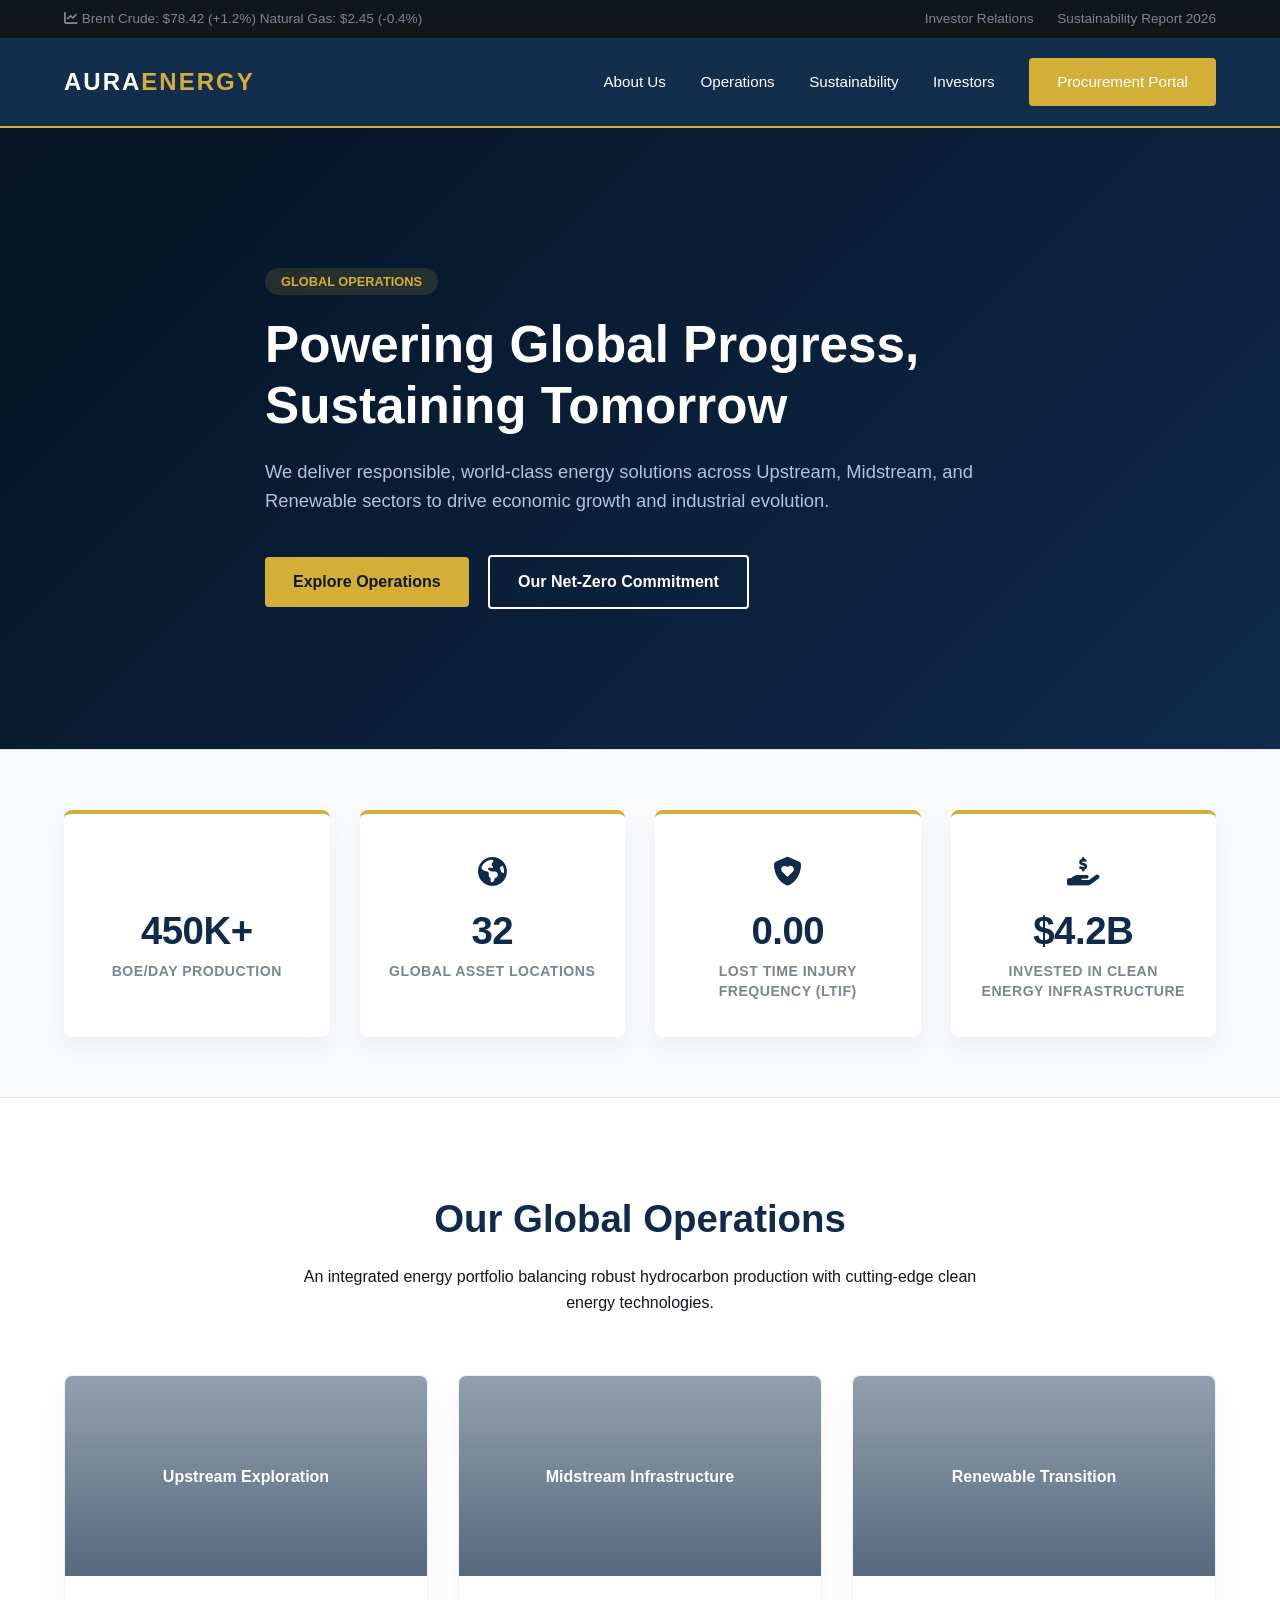
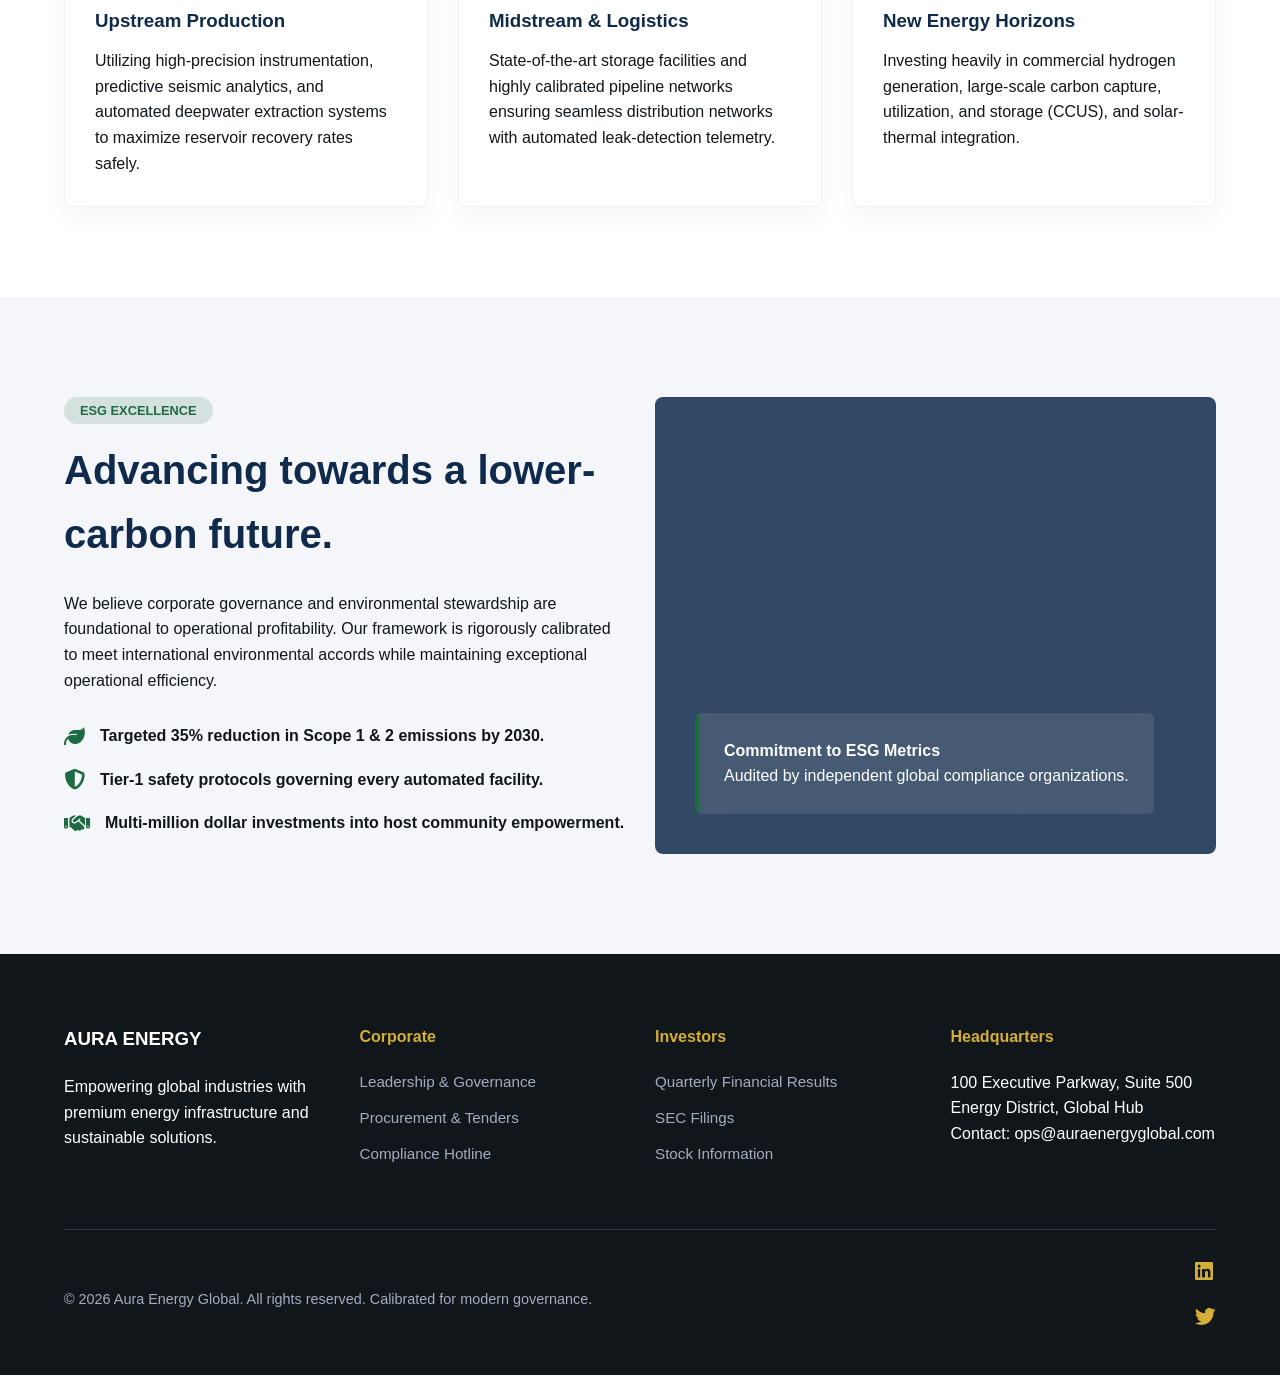
==== index.html @ 47b7f097 "Add files via upload" ====
<!DOCTYPE html>
<html lang="en">
<head>
    <meta charset="UTF-8">
    <meta name="viewport" content="width=device-width, initial-scale=1.0">
    <title>Aura Energy Global | Leading the Future of Energy</title>
    <link rel="stylesheet" href="styles.css">
    <link rel="stylesheet" href="https://cdnjs.cloudflare.com/ajax/libs/font-awesome/6.4.0/css/all.min.css">
</head>
<body>

    <!-- Market Ticker Utility Bar -->
    <div class="utility-bar">
        <div class="container row">
            <div class="market-ticker">
                <span><i class="fa-solid fa-chart-line"></i> Brent Crude: $78.42 (+1.2%)</span>
                <span>Natural Gas: $2.45 (-0.4%)</span>
            </div>
            <div class="utility-links">
                <a href="#investors">Investor Relations</a>
                <a href="#sustainability">Sustainability Report 2026</a>
            </div>
        </div>
    </div>

    <!-- Main Corporate Navigation Header -->
    <header class="main-header">
        <div class="container row">
            <div class="logo">
                <h2>AURA<span>ENERGY</span></h2>
            </div>
            <nav class="nav-menu">
                <a href="#about">About Us</a>
                <a href="#operations">Operations</a>
                <a href="#sustainability">Sustainability</a>
                <a href="#investors">Investors</a>
                <a href="procurement.html" class="btn btn-primary">Procurement Portal</a>
            </nav>
        </div>
    </header>

    <!-- Hero Showcase Section -->
    <section class="hero">
        <div class="hero-overlay"></div>
        <div class="container hero-content">
            <span class="badge">Global Operations</span>
            <h1>Powering Global Progress, Sustaining Tomorrow</h1>
            <p>We deliver responsible, world-class energy solutions across Upstream, Midstream, and Renewable sectors to drive economic growth and industrial evolution.</p>
            <div class="hero-buttons">
                <a href="#operations" class="btn btn-primary">Explore Operations</a>
                <a href="#sustainability" class="btn btn-secondary">Our Net-Zero Commitment</a>
            </div>
        </div>
    </section>

    <!-- Executive Performance Metrics Dashboard -->
    <section class="stats-section">
        <div class="container grid grid-4">
            
            <div class="stat-card">
                <div class="stat-icon"><i class="fa-solid fa-barrel-oil"></i></div>
                <div class="stat-number">450K+</div>
                <div class="stat-label">BOE/Day Production</div>
            </div>

            <div class="stat-card">
                <div class="stat-icon"><i class="fa-solid fa-earth-americas"></i></div>
                <div class="stat-number">32</div>
                <div class="stat-label">Global Asset Locations</div>
            </div>

            <div class="stat-card">
                <div class="stat-icon"><i class="fa-solid fa-shield-heart"></i></div>
                <div class="stat-number">0.00</div>
                <div class="stat-label">Lost Time Injury Frequency (LTIF)</div>
            </div>

            <div class="stat-card">
                <div class="stat-icon"><i class="fa-solid fa-hand-holding-dollar"></i></div>
                <div class="stat-number">$4.2B</div>
                <div class="stat-label">Invested in Clean Energy Infrastructure</div>
            </div>

        </div>
    </section>

    <!-- Operational Pillars Section -->
    <section id="operations" class="operations-section">
        <div class="container">
            <div class="section-title">
                <h2>Our Global Operations</h2>
                <p>An integrated energy portfolio balancing robust hydrocarbon production with cutting-edge clean energy technologies.</p>
            </div>
            <div class="grid grid-3">
                <div class="op-card">
                    <div class="op-img-placeholder upstream">Upstream Exploration</div>
                    <div class="op-info">
                        <h3>Upstream Production</h3>
                        <p>Utilizing high-precision instrumentation, predictive seismic analytics, and automated deepwater extraction systems to maximize reservoir recovery rates safely.</p>
                    </div>
                </div>
                <div class="op-card">
                    <div class="op-img-placeholder midstream">Midstream Infrastructure</div>
                    <div class="op-info">
                        <h3>Midstream & Logistics</h3>
                        <p>State-of-the-art storage facilities and highly calibrated pipeline networks ensuring seamless distribution networks with automated leak-detection telemetry.</p>
                    </div>
                </div>
                <div class="op-card">
                    <div class="op-img-placeholder renewables">Renewable Transition</div>
                    <div class="op-info">
                        <h3>New Energy Horizons</h3>
                        <p>Investing heavily in commercial hydrogen generation, large-scale carbon capture, utilization, and storage (CCUS), and solar-thermal integration.</p>
                    </div>
                </div>
            </div>
        </div>
    </section>

    <!-- ESG / Sustainability Focus -->
    <section id="sustainability" class="esg-section">
        <div class="container grid grid-2">
            <div class="esg-text">
                <span class="badge green">ESG Excellence</span>
                <h2>Advancing towards a lower-carbon future.</h2>
                <p>We believe corporate governance and environmental stewardship are foundational to operational profitability. Our framework is rigorously calibrated to meet international environmental accords while maintaining exceptional operational efficiency.</p>
                <ul class="esg-list">
                    <li><i class="fa-solid fa-leaf"></i> Targeted 35% reduction in Scope 1 & 2 emissions by 2030.</li>
                    <li><i class="fa-solid fa-shield-halved"></i> Tier-1 safety protocols governing every automated facility.</li>
                    <li><i class="fa-solid fa-handshake"></i> Multi-million dollar investments into host community empowerment.</li>
                </ul>
            </div>
            <div class="esg-visual">
                <!-- High end visual balancing clean tech and field operations -->
                <div class="esg-graphic-box">
                    <h4>Commitment to ESG Metrics</h4>
                    <p>Audited by independent global compliance organizations.</p>
                </div>
            </div>
        </div>
    </section>

    <!-- Corporate Footer -->
    <footer>
        <div class="container grid grid-4">
            <div>
                <h3>AURA ENERGY</h3>
                <p>Empowering global industries with premium energy infrastructure and sustainable solutions.</p>
            </div>
            <div>
                <h4>Corporate</h4>
                <a href="#">Leadership & Governance</a>
                <a href="procurement.html">Procurement & Tenders</a>
                <a href="#">Compliance Hotline</a>
            </div>
            <div>
                <h4>Investors</h4>
                <a href="#">Quarterly Financial Results</a>
                <a href="#">SEC Filings</a>
                <a href="#">Stock Information</a>
            </div>
            <div>
                <h4>Headquarters</h4>
                <p>100 Executive Parkway, Suite 500<br>Energy District, Global Hub</p>
                <p>Contact: ops@auraenergyglobal.com</p>
            </div>
        </div>
        <div class="footer-bottom container row">
            <p>&copy; 2026 Aura Energy Global. All rights reserved. Calibrated for modern governance.</p>
            <div class="socials">
                <a href="#"><i class="fa-brands fa-linkedin"></i></a>
                <a href="#"><i class="fa-brands fa-twitter"></i></a>
            </div>
        </div>
    </footer>

</body>
</html>
---- styles.css ----
/* Premium Corporate Design System Engine */
:root {
    --primary: #0F2A4A;      /* Deep Blue - Projects corporate stability */
    --accent: #D4AF37;       /* Refined Gold - Shows high-end excellence */
    --accent-green: #1E6B43; /* Forest Green - For clean energy assets */
    --dark: #11161B;         /* Slate Black */
    --light: #F4F6F9;        /* Light Background Gray */
    --white: #FFFFFF;
    --text-muted: #7A8694;
    --font-stack: -apple-system, BlinkMacSystemFont, "Segoe UI", Roboto, sans-serif;
}

* { margin: 0; padding: 0; box-sizing: border-box; }
body { font-family: var(--font-stack); background: var(--white); color: var(--dark); line-height: 1.6; }
.container { width: 90%; max-width: 1200px; margin: 0 auto; }
.row { display: flex; justify-content: space-between; align-items: center; }
.grid { display: grid; gap: 30px; }
.grid-2 { grid-template-columns: repeat(auto-fit, minmax(450px, 1fr)); }
.grid-3 { grid-template-columns: repeat(auto-fit, minmax(300px, 1fr)); }
.grid-4 { grid-template-columns: repeat(auto-fit, minmax(220px, 1fr)); }

/* Navigation and Header UI */
.utility-bar { background-color: var(--dark); color: var(--text-muted); font-size: 0.85rem; padding: 8px 0; }
.utility-links a { color: var(--text-muted); text-decoration: none; margin-left: 20px; }
.utility-links a:hover { color: var(--accent); }
.main-header { background-color: rgba(15, 42, 74, 0.98); position: sticky; top: 0; z-index: 1000; padding: 20px 0; border-bottom: 2px solid var(--accent); }
.logo h2 { color: var(--white); letter-spacing: 2px; }
.logo h2 span { color: var(--accent); }
.nav-menu a { color: var(--white); text-decoration: none; margin-left: 30px; font-weight: 500; font-size: 0.95rem; }
.nav-menu a:hover { color: var(--accent); }

/* Buttons & Component Accents */
.btn { padding: 12px 28px; border-radius: 4px; text-decoration: none; font-weight: 600; display: inline-block; border: none; }
.btn-primary { background-color: var(--accent); color: var(--dark); }
.btn-secondary { border: 2px solid var(--white); color: var(--white); }
.badge { background-color: rgba(212, 175, 55, 0.15); color: var(--accent); padding: 6px 16px; border-radius: 50px; font-size: 0.8rem; font-weight: 700; text-transform: uppercase; }
.badge.green { background-color: rgba(30, 107, 67, 0.15); color: var(--accent-green); }

/* Section Layout Modules */
.hero { background: linear-gradient(135deg, #051324 0%, #0f2a4a 100%); padding: 140px 0; color: var(--white); }
.hero-content { max-width: 750px; }
.hero-content h1 { font-size: 3.2rem; margin: 20px 0; font-weight: 800; line-height: 1.2; }
.hero-content p { font-size: 1.15rem; color: #b0c4de; margin-bottom: 40px; }
.hero-buttons .btn { margin-right: 15px; }

/* ==========================================================================
   EXECUTIVE DASHBOARD STATISTICS GRID
   ========================================================================== */
.stats-section {
    background-color: #f8fafc;
    padding: 60px 0;
    border-top: 1px solid #e2e8f0;
    border-bottom: 1px solid #e2e8f0;
}
.stat-card {
    background: var(--white);
    padding: 35px 25px;
    border-radius: 8px;
    text-align: center;
    box-shadow: 0 10px 25px rgba(15, 42, 74, 0.05);
    border-top: 4px solid var(--accent);
    transition: transform 0.3s ease, box-shadow 0.3s ease;
}
.stat-card:hover {
    transform: translateY(-5px);
    box-shadow: 0 15px 35px rgba(15, 42, 74, 0.1);
}
.stat-icon { font-size: 1.8rem; color: var(--primary); margin-bottom: 15px; }
.stat-number { font-size: 2.4rem; font-weight: 800; color: var(--primary); line-height: 1.1; margin-bottom: 10px; letter-spacing: -0.5px; }
.stat-label { font-size: 0.88rem; color: var(--text-muted); font-weight: 600; text-transform: uppercase; letter-spacing: 0.5px; line-height: 1.4; }

/* Operations Framework Styling */
.operations-section { padding: 90px 0; }
.section-title { text-align: center; max-width: 700px; margin: 0 auto 60px; }
.section-title h2 { font-size: 2.4rem; color: var(--primary); margin-bottom: 15px; }
.op-card { background: var(--white); border-radius: 8px; overflow: hidden; box-shadow: 0 10px 30px rgba(0,0,0,0.04); border: 1px solid #eef2f6; transition: transform 0.3s ease; }
.op-card:hover { transform: translateY(-8px); }
.op-img-placeholder { height: 200px; display: flex; align-items: center; justify-content: center; font-weight: bold; color: white; }

.upstream { 
    background: linear-gradient(rgba(15, 42, 74, 0.45), rgba(15, 42, 74, 0.7)), 
    url('https://images.unsplash.com/photo-1544654803-b69140b285a1?q=80&w=1200&auto=format&fit=crop') center/cover; 
}
.midstream { 
    background: linear-gradient(rgba(15, 42, 74, 0.45), rgba(15, 42, 74, 0.7)), 
    url('https://images.unsplash.com/photo-1513828583835-c339738e6020?q=80&w=1200&auto=format&fit=crop') center/cover; 
}
.renewables { 
    background: linear-gradient(rgba(15, 42, 74, 0.45), rgba(15, 42, 74, 0.7)), 
    url('https://images.unsplash.com/photo-1509391366360-2e959784a276?q=80&w=1200&auto=format&fit=crop') center/cover; 
}
.op-info { padding: 30px; }
.op-info h3 { color: var(--primary); margin-bottom: 12px; }

/* ESG Framework Section */
.esg-section { background-color: var(--light); padding: 100px 0; }
.esg-text h2 { font-size: 2.5rem; color: var(--primary); margin: 15px 0 25px; }
.esg-list { list-style: none; margin-top: 30px; }
.esg-list li { font-weight: 600; margin-bottom: 18px; display: flex; align-items: center; }
.esg-list i { color: var(--accent-green); margin-right: 15px; font-size: 1.3rem; }
.esg-visual {
    background: linear-gradient(rgba(15,42,74,0.85), rgba(15,42,74,0.85)), url('https://images.unsplash.com/photo-1466611653911-95081537e5b7?q=80&w=1200&auto=format&fit=crop') center/cover;
    border-radius: 8px; display: flex; align-items: flex-end; padding: 40px; color: white;
}
.esg-graphic-box { background: rgba(255,255,255,0.1); backdrop-filter: blur(10px); padding: 25px; border-radius: 6px; border-left: 4px solid var(--accent-green); }

/* Procurement Layout Add-ons */
.portal-hero { background: linear-gradient(135deg, #051324 0%, #15375e 100%); padding: 70px 0; color: var(--white); border-bottom: 3px solid var(--accent); }
.portal-hero h1 { font-size: 2.6rem; margin: 15px 0; }
.security-banner { background-color: #0b1a29; color: #a0aec0; padding: 12px 0; font-size: 0.85rem; font-weight: 600; }
.secure-status i { color: #38a169; margin-right: 6px; }
.compliance-tags { background-color: rgba(255, 255, 255, 0.05); padding: 4px 12px; border-radius: 4px; color: var(--white); }
.tenders-section { padding: 60px 0; }
.table-container { width: 100%; overflow-x: auto; box-shadow: 0 10px 30px rgba(0,0,0,0.05); border-radius: 8px; border: 1px solid #e2e8f0; }
.tender-table { width: 100%; border-collapse: collapse; text-align: left; background: var(--white); font-size: 0.95rem; }
.tender-table th { background-color: var(--primary); color: var(--white); padding: 16px 20px; }
.tender-table td { padding: 18px 20px; border-bottom: 1px solid #edf2f7; }
.tender-ref { font-family: monospace; font-weight: 700; color: var(--primary); }
.status-pill { padding: 4px 12px; border-radius: 50px; font-size: 0.8rem; font-weight: 700; text-transform: uppercase; }
.status-pill.open { background-color: rgba(56, 161, 105, 0.15); color: #2f855a; }

.registration-section { background-color: var(--light); padding: 80px 0; }
.registration-form-box { background: var(--white); padding: 40px; border-radius: 8px; box-shadow: 0 15px 40px rgba(0,0,0,0.06); border: 1px solid #e2e8f0; }
.form-header { margin-bottom: 25px; border-bottom: 1px solid #edf2f7; padding-bottom: 15px; }
.form-row { margin-bottom: 20px; }
.form-row.split { display: flex; gap: 20px; }
.form-row.split .form-group { flex: 1; }
.form-group label { display: block; font-weight: 600; font-size: 0.88rem; margin-bottom: 8px; }
.form-group input, .form-group select { width: 100%; padding: 12px; border: 1px solid #cbd5e0; border-radius: 4px; background: #f8fafc; font-size: 0.95rem; }
.btn-submit-secure { width: 100%; background-color: var(--primary); color: var(--white); padding: 15px; cursor: pointer; margin-top: 10px; }

/* Footer Design modules */
footer { background-color: var(--dark); color: var(--white); padding: 70px 0 30px; }
footer h3 { color: var(--white); margin-bottom: 20px; }
footer h4 { color: var(--accent); margin-bottom: 20px; }
footer a { color: #a0aec0; text-decoration: none; display: block; margin-bottom: 12px; font-size: 0.95rem; }
footer a:hover { color: var(--white); }
.footer-bottom { border-top: 1px solid #2d3748; margin-top: 50px; padding-top: 25px; color: #a0aec0; font-size: 0.9rem; }
.socials a { font-size: 1.3rem; margin-left: 20px; color: var(--accent); }
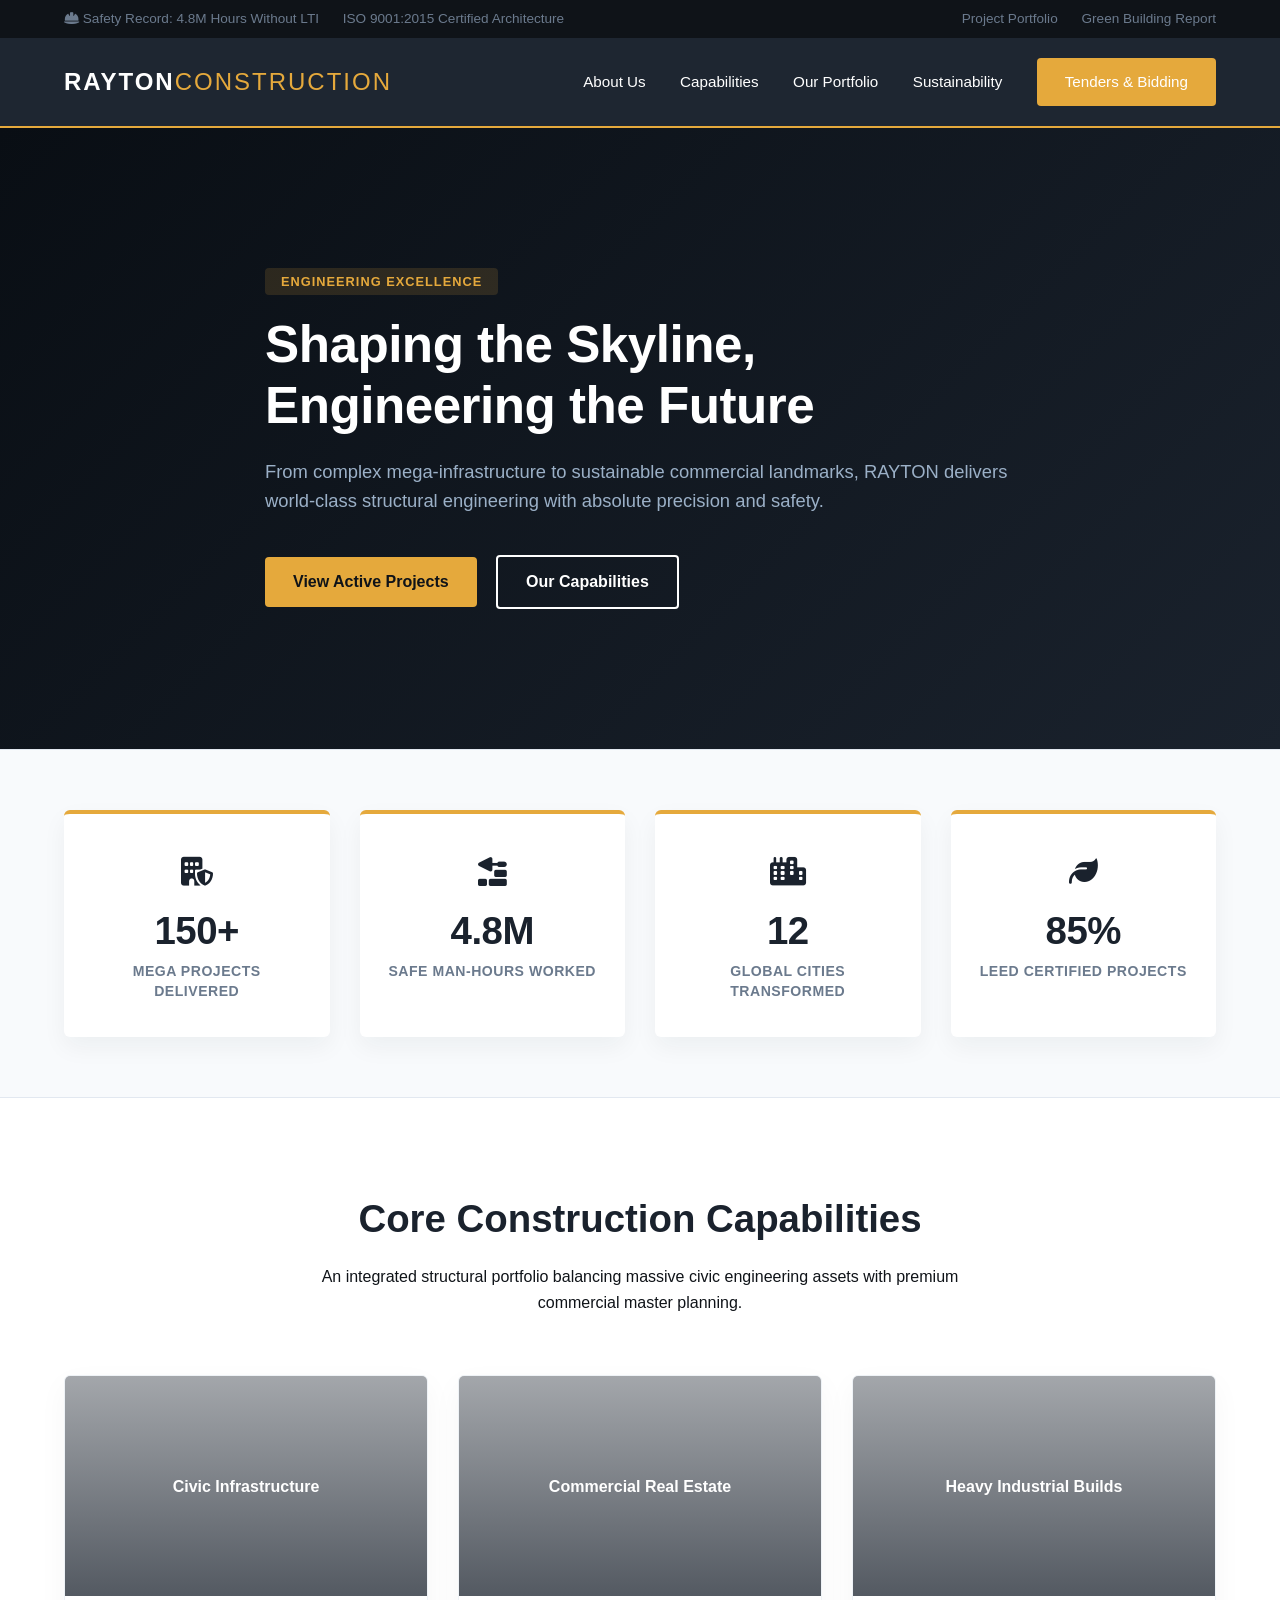
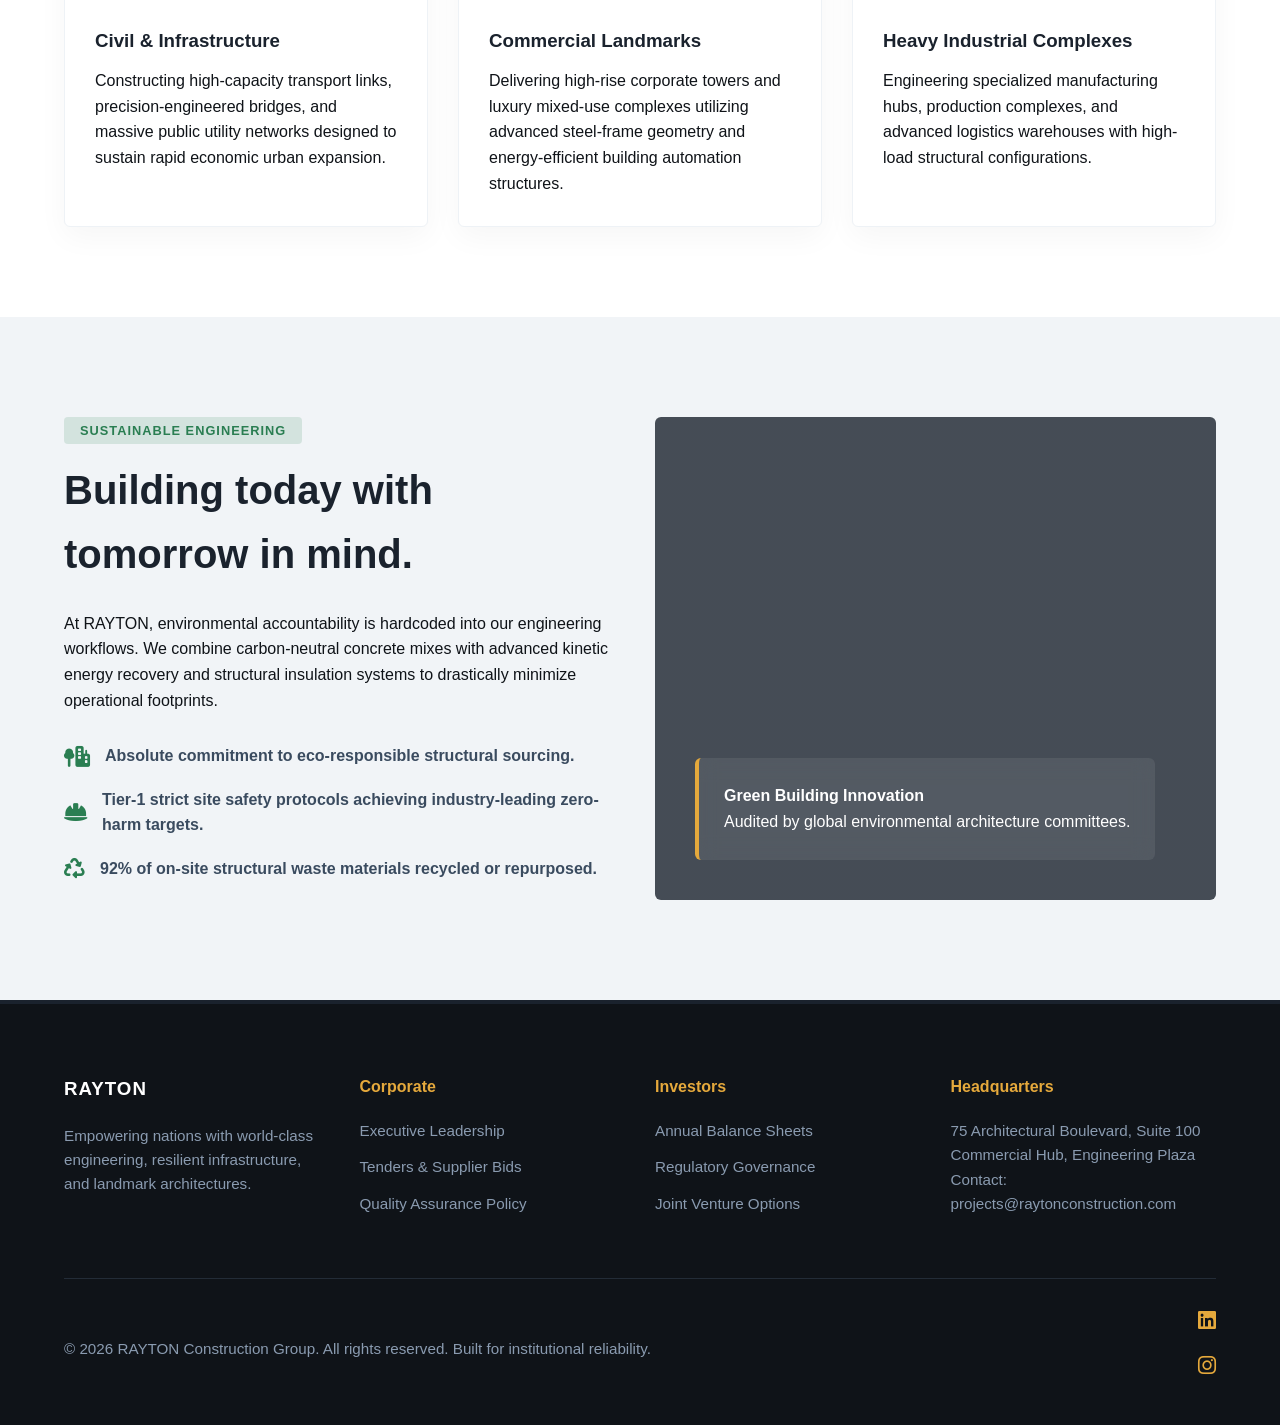
==== commit 6fa11c4c: "Add files via upload" ====
--- a/index.html
+++ b/index.html
@@ -3,173 +3,165 @@
 <head>
     <meta charset="UTF-8">
     <meta name="viewport" content="width=device-width, initial-scale=1.0">
-    <title>Aura Energy Global | Leading the Future of Energy</title>
+    <title>RAYTON Engineering & Construction | Building Global Infrastructure</title>
     <link rel="stylesheet" href="styles.css">
     <link rel="stylesheet" href="https://cdnjs.cloudflare.com/ajax/libs/font-awesome/6.4.0/css/all.min.css">
 </head>
 <body>
 
-    <!-- Market Ticker Utility Bar -->
     <div class="utility-bar">
         <div class="container row">
             <div class="market-ticker">
-                <span><i class="fa-solid fa-chart-line"></i> Brent Crude: $78.42 (+1.2%)</span>
-                <span>Natural Gas: $2.45 (-0.4%)</span>
+                <span><i class="fa-solid fa-helmet-safety"></i> Safety Record: 4.8M Hours Without LTI</span>
+                <span>ISO 9001:2015 Certified Architecture</span>
             </div>
             <div class="utility-links">
-                <a href="#investors">Investor Relations</a>
-                <a href="#sustainability">Sustainability Report 2026</a>
+                <a href="#portfolio">Project Portfolio</a>
+                <a href="#sustainability">Green Building Report</a>
             </div>
         </div>
     </div>
 
-    <!-- Main Corporate Navigation Header -->
     <header class="main-header">
         <div class="container row">
             <div class="logo">
-                <h2>AURA<span>ENERGY</span></h2>
+                <h2>RAYTON<span>CONSTRUCTION</span></h2>
             </div>
             <nav class="nav-menu">
                 <a href="#about">About Us</a>
-                <a href="#operations">Operations</a>
+                <a href="#capabilities">Capabilities</a>
+                <a href="#portfolio">Our Portfolio</a>
                 <a href="#sustainability">Sustainability</a>
-                <a href="#investors">Investors</a>
-                <a href="procurement.html" class="btn btn-primary">Procurement Portal</a>
+                <a href="procurement.html" class="btn btn-primary">Tenders & Bidding</a>
             </nav>
         </div>
     </header>
 
-    <!-- Hero Showcase Section -->
     <section class="hero">
         <div class="hero-overlay"></div>
         <div class="container hero-content">
-            <span class="badge">Global Operations</span>
-            <h1>Powering Global Progress, Sustaining Tomorrow</h1>
-            <p>We deliver responsible, world-class energy solutions across Upstream, Midstream, and Renewable sectors to drive economic growth and industrial evolution.</p>
+            <span class="badge">Engineering Excellence</span>
+            <h1>Shaping the Skyline, Engineering the Future</h1>
+            <p>From complex mega-infrastructure to sustainable commercial landmarks, RAYTON delivers world-class structural engineering with absolute precision and safety.</p>
             <div class="hero-buttons">
-                <a href="#operations" class="btn btn-primary">Explore Operations</a>
-                <a href="#sustainability" class="btn btn-secondary">Our Net-Zero Commitment</a>
+                <a href="#portfolio" class="btn btn-primary">View Active Projects</a>
+                <a href="#capabilities" class="btn btn-secondary">Our Capabilities</a>
             </div>
         </div>
     </section>
 
-    <!-- Executive Performance Metrics Dashboard -->
     <section class="stats-section">
         <div class="container grid grid-4">
             
             <div class="stat-card">
-                <div class="stat-icon"><i class="fa-solid fa-barrel-oil"></i></div>
-                <div class="stat-number">450K+</div>
-                <div class="stat-label">BOE/Day Production</div>
+                <div class="stat-icon"><i class="fa-solid fa-building-shield"></i></div>
+                <div class="stat-number">150+</div>
+                <div class="stat-label">Mega Projects Delivered</div>
             </div>
 
             <div class="stat-card">
-                <div class="stat-icon"><i class="fa-solid fa-earth-americas"></i></div>
-                <div class="stat-number">32</div>
-                <div class="stat-label">Global Asset Locations</div>
+                <div class="stat-icon"><i class="fa-solid fa-trowel-bricks"></i></div>
+                <div class="stat-number">4.8M</div>
+                <div class="stat-label">Safe Man-Hours Worked</div>
             </div>
 
             <div class="stat-card">
-                <div class="stat-icon"><i class="fa-solid fa-shield-heart"></i></div>
-                <div class="stat-number">0.00</div>
-                <div class="stat-label">Lost Time Injury Frequency (LTIF)</div>
+                <div class="stat-icon"><i class="fa-solid fa-city"></i></div>
+                <div class="stat-number">12</div>
+                <div class="stat-label">Global Cities Transformed</div>
             </div>
 
             <div class="stat-card">
-                <div class="stat-icon"><i class="fa-solid fa-hand-holding-dollar"></i></div>
-                <div class="stat-number">$4.2B</div>
-                <div class="stat-label">Invested in Clean Energy Infrastructure</div>
+                <div class="stat-icon"><i class="fa-solid fa-leaf"></i></div>
+                <div class="stat-number">85%</div>
+                <div class="stat-label">LEED Certified Projects</div>
             </div>
 
         </div>
     </section>
 
-    <!-- Operational Pillars Section -->
-    <section id="operations" class="operations-section">
+    <section id="capabilities" class="operations-section">
         <div class="container">
             <div class="section-title">
-                <h2>Our Global Operations</h2>
-                <p>An integrated energy portfolio balancing robust hydrocarbon production with cutting-edge clean energy technologies.</p>
+                <h2>Core Construction Capabilities</h2>
+                <p>An integrated structural portfolio balancing massive civic engineering assets with premium commercial master planning.</p>
             </div>
             <div class="grid grid-3">
                 <div class="op-card">
-                    <div class="op-img-placeholder upstream">Upstream Exploration</div>
+                    <div class="op-img-placeholder civic">Civic Infrastructure</div>
                     <div class="op-info">
-                        <h3>Upstream Production</h3>
-                        <p>Utilizing high-precision instrumentation, predictive seismic analytics, and automated deepwater extraction systems to maximize reservoir recovery rates safely.</p>
+                        <h3>Civil & Infrastructure</h3>
+                        <p>Constructing high-capacity transport links, precision-engineered bridges, and massive public utility networks designed to sustain rapid economic urban expansion.</p>
                     </div>
                 </div>
                 <div class="op-card">
-                    <div class="op-img-placeholder midstream">Midstream Infrastructure</div>
+                    <div class="op-img-placeholder commercial">Commercial Real Estate</div>
                     <div class="op-info">
-                        <h3>Midstream & Logistics</h3>
-                        <p>State-of-the-art storage facilities and highly calibrated pipeline networks ensuring seamless distribution networks with automated leak-detection telemetry.</p>
+                        <h3>Commercial Landmarks</h3>
+                        <p>Delivering high-rise corporate towers and luxury mixed-use complexes utilizing advanced steel-frame geometry and energy-efficient building automation structures.</p>
                     </div>
                 </div>
                 <div class="op-card">
-                    <div class="op-img-placeholder renewables">Renewable Transition</div>
+                    <div class="op-img-placeholder industrial">Heavy Industrial Builds</div>
                     <div class="op-info">
-                        <h3>New Energy Horizons</h3>
-                        <p>Investing heavily in commercial hydrogen generation, large-scale carbon capture, utilization, and storage (CCUS), and solar-thermal integration.</p>
+                        <h3>Heavy Industrial Complexes</h3>
+                        <p>Engineering specialized manufacturing hubs, production complexes, and advanced logistics warehouses with high-load structural configurations.</p>
                     </div>
                 </div>
             </div>
         </div>
     </section>
 
-    <!-- ESG / Sustainability Focus -->
     <section id="sustainability" class="esg-section">
         <div class="container grid grid-2">
             <div class="esg-text">
-                <span class="badge green">ESG Excellence</span>
-                <h2>Advancing towards a lower-carbon future.</h2>
-                <p>We believe corporate governance and environmental stewardship are foundational to operational profitability. Our framework is rigorously calibrated to meet international environmental accords while maintaining exceptional operational efficiency.</p>
+                <span class="badge green">Sustainable Engineering</span>
+                <h2>Building today with tomorrow in mind.</h2>
+                <p>At RAYTON, environmental accountability is hardcoded into our engineering workflows. We combine carbon-neutral concrete mixes with advanced kinetic energy recovery and structural insulation systems to drastically minimize operational footprints.</p>
                 <ul class="esg-list">
-                    <li><i class="fa-solid fa-leaf"></i> Targeted 35% reduction in Scope 1 & 2 emissions by 2030.</li>
-                    <li><i class="fa-solid fa-shield-halved"></i> Tier-1 safety protocols governing every automated facility.</li>
-                    <li><i class="fa-solid fa-handshake"></i> Multi-million dollar investments into host community empowerment.</li>
+                    <li><i class="fa-solid fa-tree-city"></i> Absolute commitment to eco-responsible structural sourcing.</li>
+                    <li><i class="fa-solid fa-hard-hat"></i> Tier-1 strict site safety protocols achieving industry-leading zero-harm targets.</li>
+                    <li><i class="fa-solid fa-recycle"></i> 92% of on-site structural waste materials recycled or repurposed.</li>
                 </ul>
             </div>
             <div class="esg-visual">
-                <!-- High end visual balancing clean tech and field operations -->
                 <div class="esg-graphic-box">
-                    <h4>Commitment to ESG Metrics</h4>
-                    <p>Audited by independent global compliance organizations.</p>
+                    <h4>Green Building Innovation</h4>
+                    <p>Audited by global environmental architecture committees.</p>
                 </div>
             </div>
         </div>
     </section>
 
-    <!-- Corporate Footer -->
     <footer>
         <div class="container grid grid-4">
             <div>
-                <h3>AURA ENERGY</h3>
-                <p>Empowering global industries with premium energy infrastructure and sustainable solutions.</p>
+                <h3>RAYTON</h3>
+                <p>Empowering nations with world-class engineering, resilient infrastructure, and landmark architectures.</p>
             </div>
             <div>
                 <h4>Corporate</h4>
-                <a href="#">Leadership & Governance</a>
-                <a href="procurement.html">Procurement & Tenders</a>
-                <a href="#">Compliance Hotline</a>
+                <a href="#">Executive Leadership</a>
+                <a href="procurement.html">Tenders & Supplier Bids</a>
+                <a href="#">Quality Assurance Policy</a>
             </div>
             <div>
                 <h4>Investors</h4>
-                <a href="#">Quarterly Financial Results</a>
-                <a href="#">SEC Filings</a>
-                <a href="#">Stock Information</a>
+                <a href="#">Annual Balance Sheets</a>
+                <a href="#">Regulatory Governance</a>
+                <a href="#">Joint Venture Options</a>
             </div>
             <div>
                 <h4>Headquarters</h4>
-                <p>100 Executive Parkway, Suite 500<br>Energy District, Global Hub</p>
-                <p>Contact: ops@auraenergyglobal.com</p>
+                <p>75 Architectural Boulevard, Suite 100<br>Commercial Hub, Engineering Plaza</p>
+                <p>Contact: projects@raytonconstruction.com</p>
             </div>
         </div>
         <div class="footer-bottom container row">
-            <p>&copy; 2026 Aura Energy Global. All rights reserved. Calibrated for modern governance.</p>
+            <p>&copy; 2026 RAYTON Construction Group. All rights reserved. Built for institutional reliability.</p>
             <div class="socials">
                 <a href="#"><i class="fa-brands fa-linkedin"></i></a>
-                <a href="#"><i class="fa-brands fa-twitter"></i></a>
+                <a href="#"><i class="fa-brands fa-instagram"></i></a>
             </div>
         </div>
     </footer>
--- a/styles.css
+++ b/styles.css
@@ -1,12 +1,12 @@
-/* Premium Corporate Design System Engine */
+/* Premium Industrial Corporate Design System Engine */
 :root {
-    --primary: #0F2A4A;      /* Deep Blue - Projects corporate stability */
-    --accent: #D4AF37;       /* Refined Gold - Shows high-end excellence */
-    --accent-green: #1E6B43; /* Forest Green - For clean energy assets */
-    --dark: #11161B;         /* Slate Black */
-    --light: #F4F6F9;        /* Light Background Gray */
+    --primary: #1A222D;      /* Deep Slate Charcoal - Base for elite structural companies */
+    --accent: #E5A93C;       /* Construction Amber Gold - Highly visible executive tone */
+    --accent-green: #2A7E52; /* Emerald Safety Green - For ESG metrics */
+    --dark: #0F1318;         /* Jet Black Slate */
+    --light: #F1F4F7;        /* Architectural Light Gray */
     --white: #FFFFFF;
-    --text-muted: #7A8694;
+    --text-muted: #6B7A8D;
     --font-stack: -apple-system, BlinkMacSystemFont, "Segoe UI", Roboto, sans-serif;
 }
 
@@ -21,119 +21,111 @@
 
 /* Navigation and Header UI */
 .utility-bar { background-color: var(--dark); color: var(--text-muted); font-size: 0.85rem; padding: 8px 0; }
+.utility-bar span { margin-right: 20px; }
 .utility-links a { color: var(--text-muted); text-decoration: none; margin-left: 20px; }
 .utility-links a:hover { color: var(--accent); }
-.main-header { background-color: rgba(15, 42, 74, 0.98); position: sticky; top: 0; z-index: 1000; padding: 20px 0; border-bottom: 2px solid var(--accent); }
-.logo h2 { color: var(--white); letter-spacing: 2px; }
-.logo h2 span { color: var(--accent); }
+.main-header { background-color: rgba(26, 34, 45, 0.98); position: sticky; top: 0; z-index: 1000; padding: 20px 0; border-bottom: 2px solid var(--accent); }
+.logo h2 { color: var(--white); letter-spacing: 2px; font-weight: 800; }
+.logo h2 span { color: var(--accent); font-weight: 300; }
 .nav-menu a { color: var(--white); text-decoration: none; margin-left: 30px; font-weight: 500; font-size: 0.95rem; }
 .nav-menu a:hover { color: var(--accent); }
 
 /* Buttons & Component Accents */
-.btn { padding: 12px 28px; border-radius: 4px; text-decoration: none; font-weight: 600; display: inline-block; border: none; }
+.btn { padding: 12px 28px; border-radius: 4px; text-decoration: none; font-weight: 600; display: inline-block; border: none; transition: all 0.3s ease; }
 .btn-primary { background-color: var(--accent); color: var(--dark); }
+.btn-primary:hover { background-color: var(--white); color: var(--primary); }
 .btn-secondary { border: 2px solid var(--white); color: var(--white); }
-.badge { background-color: rgba(212, 175, 55, 0.15); color: var(--accent); padding: 6px 16px; border-radius: 50px; font-size: 0.8rem; font-weight: 700; text-transform: uppercase; }
-.badge.green { background-color: rgba(30, 107, 67, 0.15); color: var(--accent-green); }
+.btn-secondary:hover { background-color: var(--white); color: var(--dark); }
+.badge { background-color: rgba(229, 169, 60, 0.15); color: var(--accent); padding: 6px 16px; border-radius: 4px; font-size: 0.8rem; font-weight: 700; text-transform: uppercase; letter-spacing: 1px; }
+.badge.green { background-color: rgba(42, 126, 82, 0.15); color: var(--accent-green); }
 
 /* Section Layout Modules */
-.hero { background: linear-gradient(135deg, #051324 0%, #0f2a4a 100%); padding: 140px 0; color: var(--white); }
+.hero { background: linear-gradient(135deg, #090E14 0%, #1A222D 100%); padding: 140px 0; color: var(--white); }
 .hero-content { max-width: 750px; }
-.hero-content h1 { font-size: 3.2rem; margin: 20px 0; font-weight: 800; line-height: 1.2; }
-.hero-content p { font-size: 1.15rem; color: #b0c4de; margin-bottom: 40px; }
+.hero-content h1 { font-size: 3.2rem; margin: 20px 0; font-weight: 800; line-height: 1.2; letter-spacing: -0.5px; }
+.hero-content p { font-size: 1.15rem; color: #9BB0C7; margin-bottom: 40px; }
 .hero-buttons .btn { margin-right: 15px; }
 
 /* ==========================================================================
    EXECUTIVE DASHBOARD STATISTICS GRID
    ========================================================================== */
-.stats-section {
-    background-color: #f8fafc;
-    padding: 60px 0;
-    border-top: 1px solid #e2e8f0;
-    border-bottom: 1px solid #e2e8f0;
-}
-.stat-card {
-    background: var(--white);
-    padding: 35px 25px;
-    border-radius: 8px;
-    text-align: center;
-    box-shadow: 0 10px 25px rgba(15, 42, 74, 0.05);
-    border-top: 4px solid var(--accent);
-    transition: transform 0.3s ease, box-shadow 0.3s ease;
-}
-.stat-card:hover {
-    transform: translateY(-5px);
-    box-shadow: 0 15px 35px rgba(15, 42, 74, 0.1);
-}
+.stats-section { background-color: #f8fafc; padding: 60px 0; border-top: 1px solid #e2e8f0; border-bottom: 1px solid #e2e8f0; }
+.stat-card { background: var(--white); padding: 35px 25px; border-radius: 6px; text-align: center; box-shadow: 0 10px 25px rgba(26, 34, 45, 0.05); border-top: 4px solid var(--accent); transition: transform 0.3s ease, box-shadow 0.3s ease; }
+.stat-card:hover { transform: translateY(-5px); box-shadow: 0 15px 35px rgba(26, 34, 45, 0.1); }
 .stat-icon { font-size: 1.8rem; color: var(--primary); margin-bottom: 15px; }
 .stat-number { font-size: 2.4rem; font-weight: 800; color: var(--primary); line-height: 1.1; margin-bottom: 10px; letter-spacing: -0.5px; }
 .stat-label { font-size: 0.88rem; color: var(--text-muted); font-weight: 600; text-transform: uppercase; letter-spacing: 0.5px; line-height: 1.4; }
 
-/* Operations Framework Styling */
+/* Operations Framework Styling & Photography */
 .operations-section { padding: 90px 0; }
 .section-title { text-align: center; max-width: 700px; margin: 0 auto 60px; }
-.section-title h2 { font-size: 2.4rem; color: var(--primary); margin-bottom: 15px; }
-.op-card { background: var(--white); border-radius: 8px; overflow: hidden; box-shadow: 0 10px 30px rgba(0,0,0,0.04); border: 1px solid #eef2f6; transition: transform 0.3s ease; }
+.section-title h2 { font-size: 2.4rem; color: var(--primary); margin-bottom: 15px; font-weight: 800; }
+.op-card { background: var(--white); border-radius: 6px; overflow: hidden; box-shadow: 0 10px 30px rgba(0,0,0,0.04); border: 1px solid #eef2f6; transition: transform 0.3s ease; }
 .op-card:hover { transform: translateY(-8px); }
-.op-img-placeholder { height: 200px; display: flex; align-items: center; justify-content: center; font-weight: bold; color: white; }
+.op-img-placeholder { height: 220px; display: flex; align-items: center; justify-content: center; font-weight: bold; color: white; }
 
-.upstream { 
-    background: linear-gradient(rgba(15, 42, 74, 0.45), rgba(15, 42, 74, 0.7)), 
-    url('https://images.unsplash.com/photo-1544654803-b69140b285a1?q=80&w=1200&auto=format&fit=crop') center/cover; 
+/* Ultra High-Fidelity Construction Image Embeds */
+.civic { 
+    background: linear-gradient(rgba(26, 34, 45, 0.4), rgba(26, 34, 45, 0.75)), 
+    url('https://images.unsplash.com/photo-1541888946425-d81bb19240f5?q=80&w=1200&auto=format&fit=crop') center/cover; 
 }
-.midstream { 
-    background: linear-gradient(rgba(15, 42, 74, 0.45), rgba(15, 42, 74, 0.7)), 
-    url('https://images.unsplash.com/photo-1513828583835-c339738e6020?q=80&w=1200&auto=format&fit=crop') center/cover; 
+.commercial { 
+    background: linear-gradient(rgba(26, 34, 45, 0.4), rgba(26, 34, 45, 0.75)), 
+    url('https://images.unsplash.com/photo-1486406146926-c627a92ad1ab?q=80&w=1200&auto=format&fit=crop') center/cover; 
 }
-.renewables { 
-    background: linear-gradient(rgba(15, 42, 74, 0.45), rgba(15, 42, 74, 0.7)), 
-    url('https://images.unsplash.com/photo-1509391366360-2e959784a276?q=80&w=1200&auto=format&fit=crop') center/cover; 
+.industrial { 
+    background: linear-gradient(rgba(26, 34, 45, 0.4), rgba(26, 34, 45, 0.75)), 
+    url('https://images.unsplash.com/photo-1581094288338-2314dddb7ece?q=80&w=1200&auto=format&fit=crop') center/cover; 
 }
 .op-info { padding: 30px; }
-.op-info h3 { color: var(--primary); margin-bottom: 12px; }
+.op-info h3 { color: var(--primary); margin-bottom: 12px; font-weight: 700; }
 
 /* ESG Framework Section */
 .esg-section { background-color: var(--light); padding: 100px 0; }
-.esg-text h2 { font-size: 2.5rem; color: var(--primary); margin: 15px 0 25px; }
+.esg-text h2 { font-size: 2.5rem; color: var(--primary); margin: 15px 0 25px; font-weight: 800; }
 .esg-list { list-style: none; margin-top: 30px; }
-.esg-list li { font-weight: 600; margin-bottom: 18px; display: flex; align-items: center; }
+.esg-list li { font-weight: 600; margin-bottom: 18px; display: flex; align-items: center; color: #3A4B5F; }
 .esg-list i { color: var(--accent-green); margin-right: 15px; font-size: 1.3rem; }
 .esg-visual {
-    background: linear-gradient(rgba(15,42,74,0.85), rgba(15,42,74,0.85)), url('https://images.unsplash.com/photo-1466611653911-95081537e5b7?q=80&w=1200&auto=format&fit=crop') center/cover;
-    border-radius: 8px; display: flex; align-items: flex-end; padding: 40px; color: white;
+    background: linear-gradient(rgba(26, 34, 45, 0.8), rgba(26, 34, 45, 0.8)), url('https://images.unsplash.com/photo-1504307651254-35680f356dfd?q=80&w=1200&auto=format&fit=crop') center/cover;
+    border-radius: 6px; display: flex; align-items: flex-end; padding: 40px; color: white;
 }
-.esg-graphic-box { background: rgba(255,255,255,0.1); backdrop-filter: blur(10px); padding: 25px; border-radius: 6px; border-left: 4px solid var(--accent-green); }
+.esg-graphic-box { background: rgba(255,255,255,0.08); backdrop-filter: blur(10px); padding: 25px; border-radius: 6px; border-left: 4px solid var(--accent); }
 
-/* Procurement Layout Add-ons */
-.portal-hero { background: linear-gradient(135deg, #051324 0%, #15375e 100%); padding: 70px 0; color: var(--white); border-bottom: 3px solid var(--accent); }
-.portal-hero h1 { font-size: 2.6rem; margin: 15px 0; }
-.security-banner { background-color: #0b1a29; color: #a0aec0; padding: 12px 0; font-size: 0.85rem; font-weight: 600; }
+/* Procurement Portal Layout Setup */
+.portal-hero { background: linear-gradient(135deg, #090E14 0%, #1F2937 100%); padding: 70px 0; color: var(--white); border-bottom: 3px solid var(--accent); }
+.portal-hero h1 { font-size: 2.6rem; margin: 15px 0; font-weight: 800; }
+.security-banner { background-color: #0B0F14; color: #8A9BB0; padding: 12px 0; font-size: 0.85rem; font-weight: 600; }
 .secure-status i { color: #38a169; margin-right: 6px; }
 .compliance-tags { background-color: rgba(255, 255, 255, 0.05); padding: 4px 12px; border-radius: 4px; color: var(--white); }
 .tenders-section { padding: 60px 0; }
-.table-container { width: 100%; overflow-x: auto; box-shadow: 0 10px 30px rgba(0,0,0,0.05); border-radius: 8px; border: 1px solid #e2e8f0; }
+.table-container { width: 100%; overflow-x: auto; box-shadow: 0 10px 30px rgba(0,0,0,0.05); border-radius: 6px; border: 1px solid #e2e8f0; }
 .tender-table { width: 100%; border-collapse: collapse; text-align: left; background: var(--white); font-size: 0.95rem; }
-.tender-table th { background-color: var(--primary); color: var(--white); padding: 16px 20px; }
+.tender-table th { background-color: var(--primary); color: var(--white); padding: 16px 20px; font-weight: 600; }
 .tender-table td { padding: 18px 20px; border-bottom: 1px solid #edf2f7; }
 .tender-ref { font-family: monospace; font-weight: 700; color: var(--primary); }
 .status-pill { padding: 4px 12px; border-radius: 50px; font-size: 0.8rem; font-weight: 700; text-transform: uppercase; }
-.status-pill.open { background-color: rgba(56, 161, 105, 0.15); color: #2f855a; }
+.status-pill.open { background-color: rgba(42, 126, 82, 0.15); color: #2A7E52; }
 
 .registration-section { background-color: var(--light); padding: 80px 0; }
-.registration-form-box { background: var(--white); padding: 40px; border-radius: 8px; box-shadow: 0 15px 40px rgba(0,0,0,0.06); border: 1px solid #e2e8f0; }
+.registration-form-box { background: var(--white); padding: 40px; border-radius: 6px; box-shadow: 0 15px 40px rgba(0,0,0,0.06); border: 1px solid #e2e8f0; }
 .form-header { margin-bottom: 25px; border-bottom: 1px solid #edf2f7; padding-bottom: 15px; }
+.form-header h3 { color: var(--primary); font-weight: 800; }
 .form-row { margin-bottom: 20px; }
 .form-row.split { display: flex; gap: 20px; }
 .form-row.split .form-group { flex: 1; }
-.form-group label { display: block; font-weight: 600; font-size: 0.88rem; margin-bottom: 8px; }
-.form-group input, .form-group select { width: 100%; padding: 12px; border: 1px solid #cbd5e0; border-radius: 4px; background: #f8fafc; font-size: 0.95rem; }
-.btn-submit-secure { width: 100%; background-color: var(--primary); color: var(--white); padding: 15px; cursor: pointer; margin-top: 10px; }
+.form-group label { display: block; font-weight: 600; font-size: 0.88rem; margin-bottom: 8px; color: var(--primary); }
+.form-group input, .form-group select { width: 100%; padding: 12px; border: 1px solid #cbd5e0; border-radius: 4px; background: #f8fafc; font-size: 0.95rem; outline: none; }
+.form-group input:focus, .form-group select:focus { border-color: var(--accent); background: var(--white); }
+.btn-submit-secure { width: 100%; background-color: var(--primary); color: var(--white); padding: 15px; cursor: pointer; margin-top: 10px; font-weight: 700; }
+.btn-submit-secure:hover { background-color: var(--accent); color: var(--dark); }
 
 /* Footer Design modules */
-footer { background-color: var(--dark); color: var(--white); padding: 70px 0 30px; }
-footer h3 { color: var(--white); margin-bottom: 20px; }
-footer h4 { color: var(--accent); margin-bottom: 20px; }
-footer a { color: #a0aec0; text-decoration: none; display: block; margin-bottom: 12px; font-size: 0.95rem; }
+footer { background-color: var(--dark); color: var(--white); padding: 70px 0 30px; border-top: 4px solid var(--primary); }
+footer h3 { color: var(--white); margin-bottom: 20px; font-weight: 800; letter-spacing: 1px; }
+footer h4 { color: var(--accent); margin-bottom: 20px; font-weight: 700; }
+footer a { color: #8A9BB0; text-decoration: none; display: block; margin-bottom: 12px; font-size: 0.95rem; }
 footer a:hover { color: var(--white); }
-.footer-bottom { border-top: 1px solid #2d3748; margin-top: 50px; padding-top: 25px; color: #a0aec0; font-size: 0.9rem; }
+footer p { color: #8A9BB0; font-size: 0.95rem; }
+.footer-bottom { border-top: 1px solid #232C37; margin-top: 50px; padding-top: 25px; color: #8A9BB0; font-size: 0.9rem; }
 .socials a { font-size: 1.3rem; margin-left: 20px; color: var(--accent); }
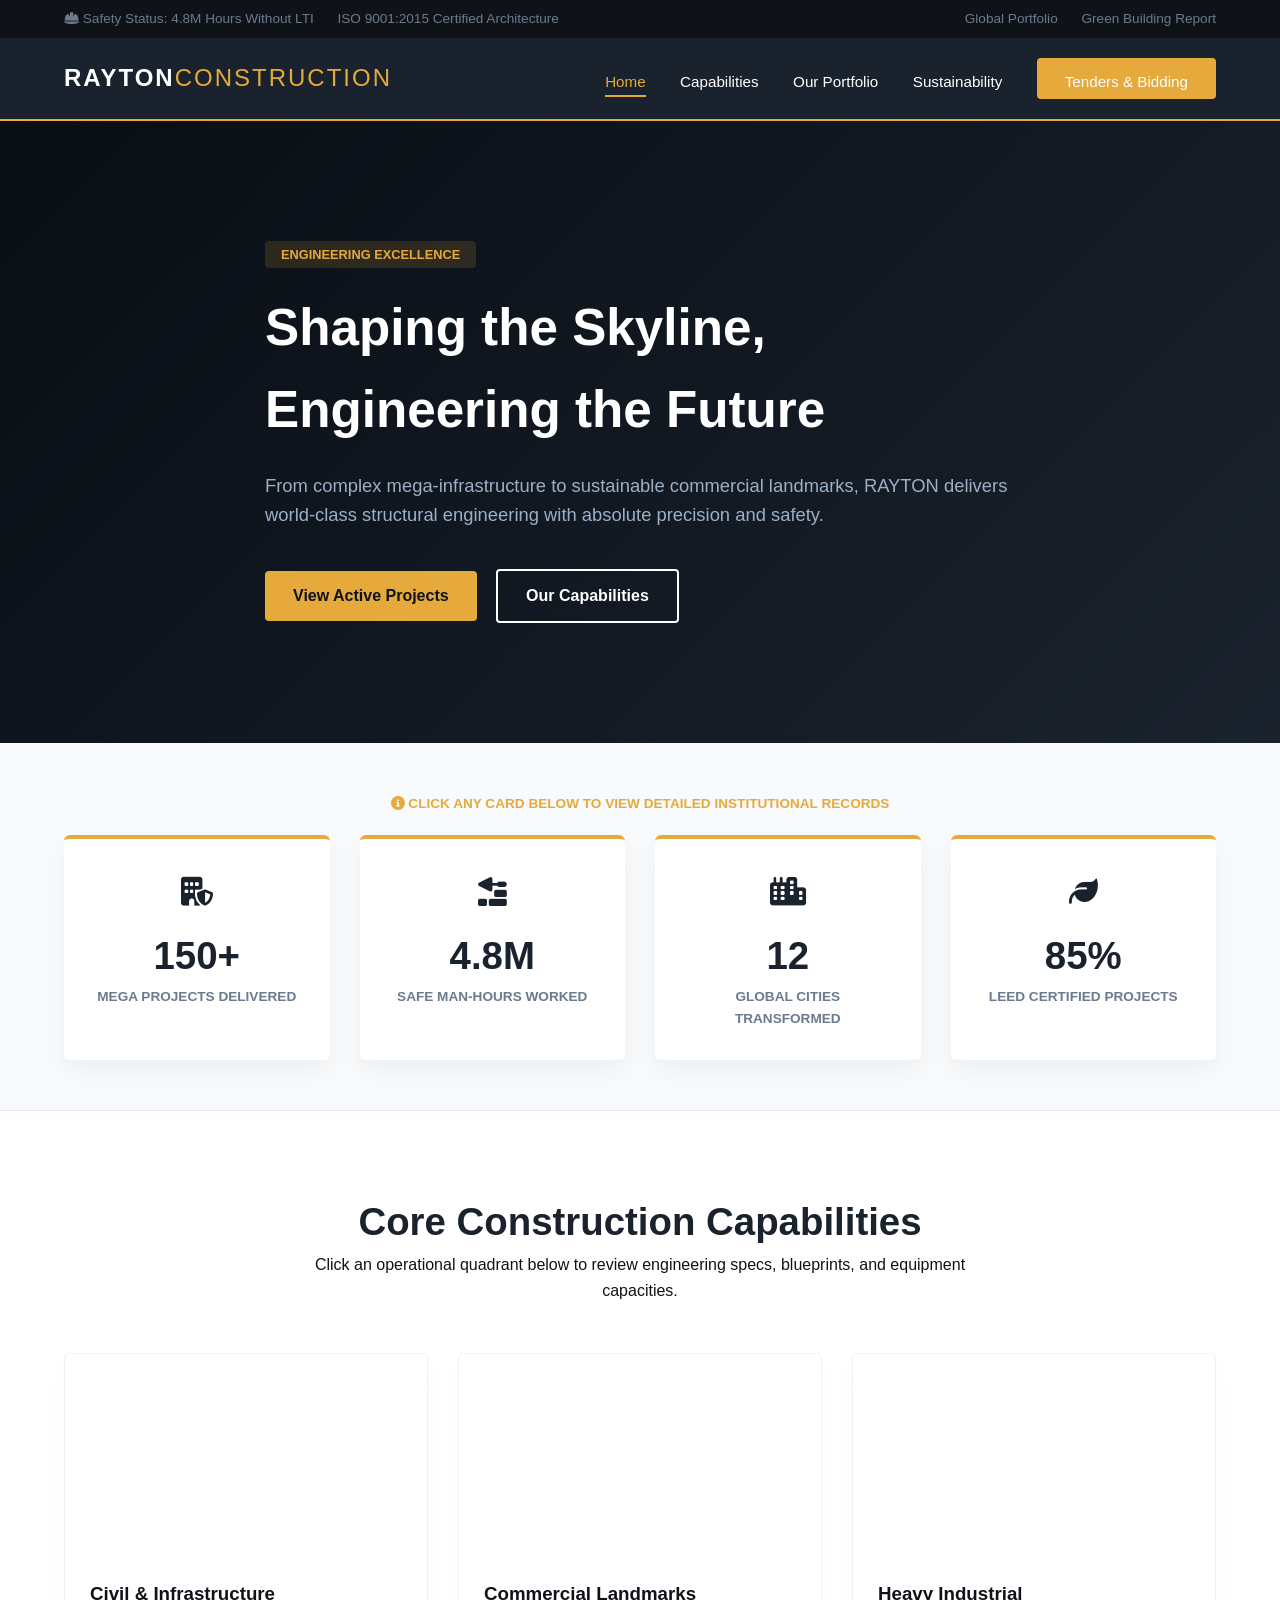
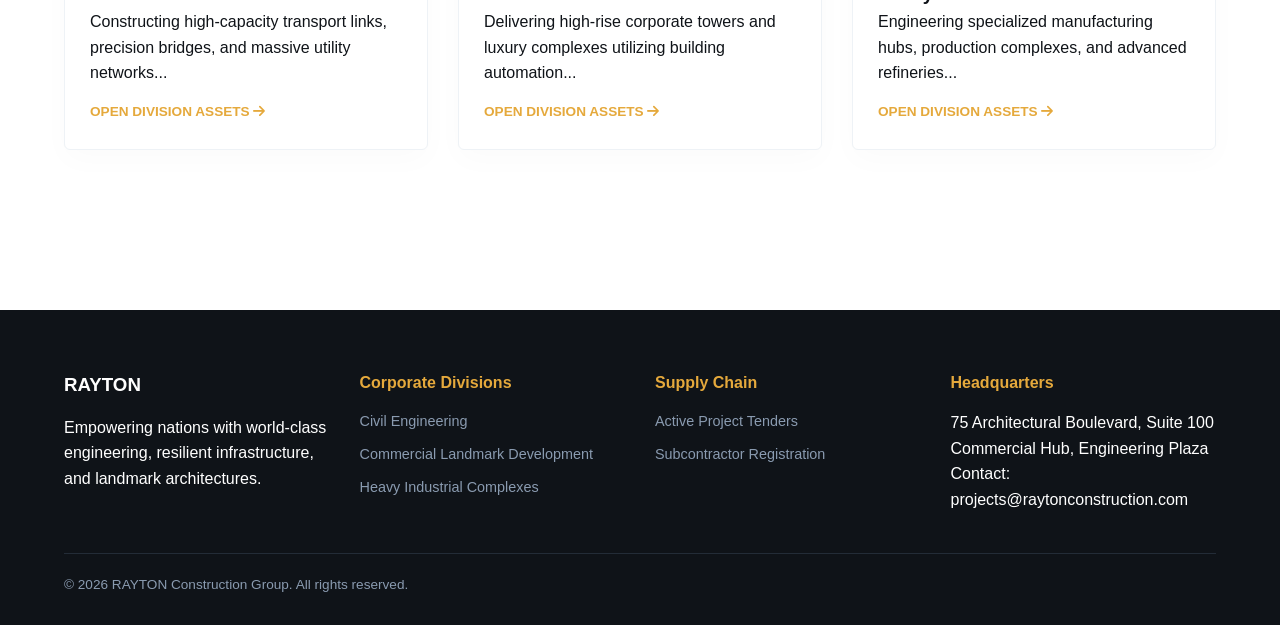
==== commit 13e632f0: "Add files via upload" ====
--- a/index.html
+++ b/index.html
@@ -12,12 +12,12 @@
     <div class="utility-bar">
         <div class="container row">
             <div class="market-ticker">
-                <span><i class="fa-solid fa-helmet-safety"></i> Safety Record: 4.8M Hours Without LTI</span>
+                <span><i class="fa-solid fa-helmet-safety"></i> Safety Status: 4.8M Hours Without LTI</span>
                 <span>ISO 9001:2015 Certified Architecture</span>
             </div>
             <div class="utility-links">
-                <a href="#portfolio">Project Portfolio</a>
-                <a href="#sustainability">Green Building Report</a>
+                <a href="portfolio.html">Global Portfolio</a>
+                <a href="sustainability.html">Green Building Report</a>
             </div>
         </div>
     </div>
@@ -28,10 +28,10 @@
                 <h2>RAYTON<span>CONSTRUCTION</span></h2>
             </div>
             <nav class="nav-menu">
-                <a href="#about">About Us</a>
-                <a href="#capabilities">Capabilities</a>
-                <a href="#portfolio">Our Portfolio</a>
-                <a href="#sustainability">Sustainability</a>
+                <a href="index.html" class="active">Home</a>
+                <a href="capabilities.html">Capabilities</a>
+                <a href="portfolio.html">Our Portfolio</a>
+                <a href="sustainability.html">Sustainability</a>
                 <a href="procurement.html" class="btn btn-primary">Tenders & Bidding</a>
             </nav>
         </div>
@@ -44,90 +44,70 @@
             <h1>Shaping the Skyline, Engineering the Future</h1>
             <p>From complex mega-infrastructure to sustainable commercial landmarks, RAYTON delivers world-class structural engineering with absolute precision and safety.</p>
             <div class="hero-buttons">
-                <a href="#portfolio" class="btn btn-primary">View Active Projects</a>
-                <a href="#capabilities" class="btn btn-secondary">Our Capabilities</a>
+                <a href="portfolio.html" class="btn btn-primary">View Active Projects</a>
+                <a href="capabilities.html" class="btn btn-secondary">Our Capabilities</a>
             </div>
         </div>
     </section>
 
     <section class="stats-section">
-        <div class="container grid grid-4">
-            
-            <div class="stat-card">
-                <div class="stat-icon"><i class="fa-solid fa-building-shield"></i></div>
-                <div class="stat-number">150+</div>
-                <div class="stat-label">Mega Projects Delivered</div>
-            </div>
-
-            <div class="stat-card">
-                <div class="stat-icon"><i class="fa-solid fa-trowel-bricks"></i></div>
-                <div class="stat-number">4.8M</div>
-                <div class="stat-label">Safe Man-Hours Worked</div>
-            </div>
-
-            <div class="stat-card">
-                <div class="stat-icon"><i class="fa-solid fa-city"></i></div>
-                <div class="stat-number">12</div>
-                <div class="stat-label">Global Cities Transformed</div>
-            </div>
-
-            <div class="stat-card">
-                <div class="stat-icon"><i class="fa-solid fa-leaf"></i></div>
-                <div class="stat-number">85%</div>
-                <div class="stat-label">LEED Certified Projects</div>
-            </div>
-
-        </div>
-    </section>
-
-    <section id="capabilities" class="operations-section">
         <div class="container">
-            <div class="section-title">
-                <h2>Core Construction Capabilities</h2>
-                <p>An integrated structural portfolio balancing massive civic engineering assets with premium commercial master planning.</p>
-            </div>
-            <div class="grid grid-3">
-                <div class="op-card">
-                    <div class="op-img-placeholder civic">Civic Infrastructure</div>
-                    <div class="op-info">
-                        <h3>Civil & Infrastructure</h3>
-                        <p>Constructing high-capacity transport links, precision-engineered bridges, and massive public utility networks designed to sustain rapid economic urban expansion.</p>
-                    </div>
-                </div>
-                <div class="op-card">
-                    <div class="op-img-placeholder commercial">Commercial Real Estate</div>
-                    <div class="op-info">
-                        <h3>Commercial Landmarks</h3>
-                        <p>Delivering high-rise corporate towers and luxury mixed-use complexes utilizing advanced steel-frame geometry and energy-efficient building automation structures.</p>
-                    </div>
-                </div>
-                <div class="op-card">
-                    <div class="op-img-placeholder industrial">Heavy Industrial Builds</div>
-                    <div class="op-info">
-                        <h3>Heavy Industrial Complexes</h3>
-                        <p>Engineering specialized manufacturing hubs, production complexes, and advanced logistics warehouses with high-load structural configurations.</p>
-                    </div>
-                </div>
+            <div class="click-tip"><i class="fa-solid fa-circle-info"></i> Click any card below to view detailed institutional records</div>
+            <div class="grid grid-4">
+                <a href="#projects-record" class="stat-card">
+                    <div class="stat-icon"><i class="fa-solid fa-building-shield"></i></div>
+                    <div class="stat-number">150+</div>
+                    <div class="stat-label">Mega Projects Delivered</div>
+                </a>
+                <a href="#safety-record" class="stat-card">
+                    <div class="stat-icon"><i class="fa-solid fa-trowel-bricks"></i></div>
+                    <div class="stat-number">4.8M</div>
+                    <div class="stat-label">Safe Man-Hours Worked</div>
+                </a>
+                <a href="#cities-record" class="stat-card">
+                    <div class="stat-icon"><i class="fa-solid fa-city"></i></div>
+                    <div class="stat-number">12</div>
+                    <div class="stat-label">Global Cities Transformed</div>
+                </a>
+                <a href="sustainability.html" class="stat-card">
+                    <div class="stat-icon"><i class="fa-solid fa-leaf"></i></div>
+                    <div class="stat-number">85%</div>
+                    <div class="stat-label">LEED Certified Projects</div>
+                </a>
             </div>
         </div>
     </section>
 
-    <section id="sustainability" class="esg-section">
-        <div class="container grid grid-2">
-            <div class="esg-text">
-                <span class="badge green">Sustainable Engineering</span>
-                <h2>Building today with tomorrow in mind.</h2>
-                <p>At RAYTON, environmental accountability is hardcoded into our engineering workflows. We combine carbon-neutral concrete mixes with advanced kinetic energy recovery and structural insulation systems to drastically minimize operational footprints.</p>
-                <ul class="esg-list">
-                    <li><i class="fa-solid fa-tree-city"></i> Absolute commitment to eco-responsible structural sourcing.</li>
-                    <li><i class="fa-solid fa-hard-hat"></i> Tier-1 strict site safety protocols achieving industry-leading zero-harm targets.</li>
-                    <li><i class="fa-solid fa-recycle"></i> 92% of on-site structural waste materials recycled or repurposed.</li>
-                </ul>
+    <section class="operations-section">
+        <div class="container">
+            <div class="section-title">
+                <h2>Core Construction Capabilities</h2>
+                <p>Click an operational quadrant below to review engineering specs, blueprints, and equipment capacities.</p>
             </div>
-            <div class="esg-visual">
-                <div class="esg-graphic-box">
-                    <h4>Green Building Innovation</h4>
-                    <p>Audited by global environmental architecture committees.</p>
+            <div class="grid grid-3">
+                <div class="op-card">
+                    <div class="op-img-placeholder civic"></div>
+                    <div class="op-info">
+                        <h3>Civil & Infrastructure</h3>
+                        <p>Constructing high-capacity transport links, precision bridges, and massive utility networks...</p>
+                        <a href="cap-civil.html" class="read-more">Open Division Assets <i class="fa-solid fa-arrow-right"></i></a>
+                    </div>
+                </div>
+                <div class="op-card">
+                    <div class="op-img-placeholder commercial"></div>
+                    <div class="op-info">
+                        <h3>Commercial Landmarks</h3>
+                        <p>Delivering high-rise corporate towers and luxury complexes utilizing building automation...</p>
+                        <a href="cap-commercial.html" class="read-more">Open Division Assets <i class="fa-solid fa-arrow-right"></i></a>
+                    </div>
+                </div>
+                <div class="op-card">
+                    <div class="op-img-placeholder industrial"></div>
+                    <div class="op-info">
+                        <h3>Heavy Industrial</h3>
+                        <p>Engineering specialized manufacturing hubs, production complexes, and advanced refineries...</p>
+                        <a href="cap-industrial.html" class="read-more">Open Division Assets <i class="fa-solid fa-arrow-right"></i></a>
+                    </div>
                 </div>
             </div>
         </div>
@@ -140,16 +120,15 @@
                 <p>Empowering nations with world-class engineering, resilient infrastructure, and landmark architectures.</p>
             </div>
             <div>
-                <h4>Corporate</h4>
-                <a href="#">Executive Leadership</a>
-                <a href="procurement.html">Tenders & Supplier Bids</a>
-                <a href="#">Quality Assurance Policy</a>
+                <h4>Corporate Divisions</h4>
+                <a href="cap-civil.html">Civil Engineering</a>
+                <a href="cap-commercial.html">Commercial Landmark Development</a>
+                <a href="cap-industrial.html">Heavy Industrial Complexes</a>
             </div>
             <div>
-                <h4>Investors</h4>
-                <a href="#">Annual Balance Sheets</a>
-                <a href="#">Regulatory Governance</a>
-                <a href="#">Joint Venture Options</a>
+                <h4>Supply Chain</h4>
+                <a href="procurement.html">Active Project Tenders</a>
+                <a href="procurement.html#register">Subcontractor Registration</a>
             </div>
             <div>
                 <h4>Headquarters</h4>
@@ -158,11 +137,7 @@
             </div>
         </div>
         <div class="footer-bottom container row">
-            <p>&copy; 2026 RAYTON Construction Group. All rights reserved. Built for institutional reliability.</p>
-            <div class="socials">
-                <a href="#"><i class="fa-brands fa-linkedin"></i></a>
-                <a href="#"><i class="fa-brands fa-instagram"></i></a>
-            </div>
+            <p>&copy; 2026 RAYTON Construction Group. All rights reserved.</p>
         </div>
     </footer>
 
--- a/styles.css
+++ b/styles.css
@@ -1,10 +1,9 @@
-/* Premium Industrial Corporate Design System Engine */
 :root {
-    --primary: #1A222D;      /* Deep Slate Charcoal - Base for elite structural companies */
-    --accent: #E5A93C;       /* Construction Amber Gold - Highly visible executive tone */
-    --accent-green: #2A7E52; /* Emerald Safety Green - For ESG metrics */
-    --dark: #0F1318;         /* Jet Black Slate */
-    --light: #F1F4F7;        /* Architectural Light Gray */
+    --primary: #1A222D;      
+    --accent: #E5A93C;       
+    --accent-green: #2A7E52; 
+    --dark: #0F1318;         
+    --light: #F1F4F7;        
     --white: #FFFFFF;
     --text-muted: #6B7A8D;
     --font-stack: -apple-system, BlinkMacSystemFont, "Segoe UI", Roboto, sans-serif;
@@ -19,113 +18,64 @@
 .grid-3 { grid-template-columns: repeat(auto-fit, minmax(300px, 1fr)); }
 .grid-4 { grid-template-columns: repeat(auto-fit, minmax(220px, 1fr)); }
 
-/* Navigation and Header UI */
 .utility-bar { background-color: var(--dark); color: var(--text-muted); font-size: 0.85rem; padding: 8px 0; }
 .utility-bar span { margin-right: 20px; }
 .utility-links a { color: var(--text-muted); text-decoration: none; margin-left: 20px; }
 .utility-links a:hover { color: var(--accent); }
-.main-header { background-color: rgba(26, 34, 45, 0.98); position: sticky; top: 0; z-index: 1000; padding: 20px 0; border-bottom: 2px solid var(--accent); }
+
+.main-header { background-color: var(--primary); position: sticky; top: 0; z-index: 1000; padding: 20px 0; border-bottom: 2px solid var(--accent); }
 .logo h2 { color: var(--white); letter-spacing: 2px; font-weight: 800; }
 .logo h2 span { color: var(--accent); font-weight: 300; }
-.nav-menu a { color: var(--white); text-decoration: none; margin-left: 30px; font-weight: 500; font-size: 0.95rem; }
-.nav-menu a:hover { color: var(--accent); }
+.nav-menu a { color: var(--white); text-decoration: none; margin-left: 30px; font-weight: 500; font-size: 0.95rem; padding-bottom: 5px; }
+.nav-menu a:hover, .nav-menu a.active { color: var(--accent); border-bottom: 2px solid var(--accent); }
 
-/* Buttons & Component Accents */
-.btn { padding: 12px 28px; border-radius: 4px; text-decoration: none; font-weight: 600; display: inline-block; border: none; transition: all 0.3s ease; }
+.btn { padding: 12px 28px; border-radius: 4px; text-decoration: none; font-weight: 600; display: inline-block; border: none; cursor: pointer; }
 .btn-primary { background-color: var(--accent); color: var(--dark); }
-.btn-primary:hover { background-color: var(--white); color: var(--primary); }
 .btn-secondary { border: 2px solid var(--white); color: var(--white); }
-.btn-secondary:hover { background-color: var(--white); color: var(--dark); }
-.badge { background-color: rgba(229, 169, 60, 0.15); color: var(--accent); padding: 6px 16px; border-radius: 4px; font-size: 0.8rem; font-weight: 700; text-transform: uppercase; letter-spacing: 1px; }
-.badge.green { background-color: rgba(42, 126, 82, 0.15); color: var(--accent-green); }
+.badge { background-color: rgba(229, 169, 60, 0.15); color: var(--accent); padding: 6px 16px; border-radius: 4px; font-size: 0.8rem; font-weight: 700; text-transform: uppercase; }
 
-/* Section Layout Modules */
-.hero { background: linear-gradient(135deg, #090E14 0%, #1A222D 100%); padding: 140px 0; color: var(--white); }
+.hero { background: linear-gradient(135deg, #090E14 0%, #1A222D 100%); padding: 120px 0; color: var(--white); }
 .hero-content { max-width: 750px; }
-.hero-content h1 { font-size: 3.2rem; margin: 20px 0; font-weight: 800; line-height: 1.2; letter-spacing: -0.5px; }
+.hero-content h1 { font-size: 3.2rem; margin: 20px 0; font-weight: 800; }
 .hero-content p { font-size: 1.15rem; color: #9BB0C7; margin-bottom: 40px; }
 .hero-buttons .btn { margin-right: 15px; }
 
-/* ==========================================================================
-   EXECUTIVE DASHBOARD STATISTICS GRID
-   ========================================================================== */
-.stats-section { background-color: #f8fafc; padding: 60px 0; border-top: 1px solid #e2e8f0; border-bottom: 1px solid #e2e8f0; }
-.stat-card { background: var(--white); padding: 35px 25px; border-radius: 6px; text-align: center; box-shadow: 0 10px 25px rgba(26, 34, 45, 0.05); border-top: 4px solid var(--accent); transition: transform 0.3s ease, box-shadow 0.3s ease; }
-.stat-card:hover { transform: translateY(-5px); box-shadow: 0 15px 35px rgba(26, 34, 45, 0.1); }
-.stat-icon { font-size: 1.8rem; color: var(--primary); margin-bottom: 15px; }
-.stat-number { font-size: 2.4rem; font-weight: 800; color: var(--primary); line-height: 1.1; margin-bottom: 10px; letter-spacing: -0.5px; }
-.stat-label { font-size: 0.88rem; color: var(--text-muted); font-weight: 600; text-transform: uppercase; letter-spacing: 0.5px; line-height: 1.4; }
+.subpage-header { background: #1A222D; padding: 60px 0; color: var(--white); border-bottom: 3px solid var(--accent); }
 
-/* Operations Framework Styling & Photography */
-.operations-section { padding: 90px 0; }
-.section-title { text-align: center; max-width: 700px; margin: 0 auto 60px; }
-.section-title h2 { font-size: 2.4rem; color: var(--primary); margin-bottom: 15px; font-weight: 800; }
-.op-card { background: var(--white); border-radius: 6px; overflow: hidden; box-shadow: 0 10px 30px rgba(0,0,0,0.04); border: 1px solid #eef2f6; transition: transform 0.3s ease; }
-.op-card:hover { transform: translateY(-8px); }
-.op-img-placeholder { height: 220px; display: flex; align-items: center; justify-content: center; font-weight: bold; color: white; }
+.stats-section { background-color: #f8fafc; padding: 50px 0; border-bottom: 1px solid #e2e8f0; }
+.click-tip { font-size: 0.85rem; font-weight: 700; text-transform: uppercase; color: var(--accent); text-align: center; margin-bottom: 20px; }
+.stat-card { background: var(--white); padding: 30px; border-radius: 6px; text-align: center; box-shadow: 0 10px 25px rgba(26, 34, 45, 0.05); border-top: 4px solid var(--accent); text-decoration: none; display: block; transition: transform 0.3s ease; }
+.stat-card:hover { transform: translateY(-5px); }
+.stat-icon { font-size: 1.8rem; color: var(--primary); margin-bottom: 10px; }
+.stat-number { font-size: 2.4rem; font-weight: 800; color: var(--primary); }
+.stat-label { font-size: 0.85rem; color: var(--text-muted); font-weight: 600; text-transform: uppercase; }
 
-/* Ultra High-Fidelity Construction Image Embeds */
-.civic { 
-    background: linear-gradient(rgba(26, 34, 45, 0.4), rgba(26, 34, 45, 0.75)), 
-    url('https://images.unsplash.com/photo-1541888946425-d81bb19240f5?q=80&w=1200&auto=format&fit=crop') center/cover; 
-}
-.commercial { 
-    background: linear-gradient(rgba(26, 34, 45, 0.4), rgba(26, 34, 45, 0.75)), 
-    url('https://images.unsplash.com/photo-1486406146926-c627a92ad1ab?q=80&w=1200&auto=format&fit=crop') center/cover; 
-}
-.industrial { 
-    background: linear-gradient(rgba(26, 34, 45, 0.4), rgba(26, 34, 45, 0.75)), 
-    url('https://images.unsplash.com/photo-1581094288338-2314dddb7ece?q=80&w=1200&auto=format&fit=crop') center/cover; 
-}
-.op-info { padding: 30px; }
-.op-info h3 { color: var(--primary); margin-bottom: 12px; font-weight: 700; }
+.operations-section { padding: 80px 0; }
+.section-title { text-align: center; max-width: 700px; margin: 0 auto 50px; }
+.section-title h2 { font-size: 2.4rem; color: var(--primary); font-weight: 800; }
+.op-card { background: var(--white); border-radius: 6px; overflow: hidden; border: 1px solid #eef2f6; box-shadow: 0 10px 30px rgba(0,0,0,0.02); }
+.op-img-placeholder { height: 200px; }
+.civic { background: url('https://images.unsplash.com/photo-1541888946425-d81bb19240f5?q=80&w=600') center/cover; }
+.commercial { background: url('https://images.unsplash.com/photo-1486406146926-c627a92ad1ab?q=80&w=600') center/cover; }
+.industrial { background: url('https://images.unsplash.com/photo-1581094288338-2314dddb7ece?q=80&w=600') center/cover; }
+.op-info { padding: 25px; }
+.read-more { font-size: 0.85rem; font-weight: 700; color: var(--accent); text-decoration: none; text-transform: uppercase; display: inline-block; margin-top: 15px; }
 
-/* ESG Framework Section */
-.esg-section { background-color: var(--light); padding: 100px 0; }
-.esg-text h2 { font-size: 2.5rem; color: var(--primary); margin: 15px 0 25px; font-weight: 800; }
-.esg-list { list-style: none; margin-top: 30px; }
-.esg-list li { font-weight: 600; margin-bottom: 18px; display: flex; align-items: center; color: #3A4B5F; }
-.esg-list i { color: var(--accent-green); margin-right: 15px; font-size: 1.3rem; }
-.esg-visual {
-    background: linear-gradient(rgba(26, 34, 45, 0.8), rgba(26, 34, 45, 0.8)), url('https://images.unsplash.com/photo-1504307651254-35680f356dfd?q=80&w=1200&auto=format&fit=crop') center/cover;
-    border-radius: 6px; display: flex; align-items: flex-end; padding: 40px; color: white;
-}
-.esg-graphic-box { background: rgba(255,255,255,0.08); backdrop-filter: blur(10px); padding: 25px; border-radius: 6px; border-left: 4px solid var(--accent); }
+.spec-container { padding: 80px 0; }
+.spec-box { background: #ffffff; padding: 40px; border-radius: 8px; box-shadow: 0 10px 40px rgba(0,0,0,0.05); border-left: 5px solid var(--accent); }
+.spec-box h2 { color: var(--primary); font-weight: 800; margin-bottom: 20px; }
+.spec-grid { display: grid; grid-template-columns: repeat(auto-fit, minmax(250px, 1fr)); gap: 20px; margin-top: 30px; }
+.spec-item { background: var(--light); padding: 20px; border-radius: 4px; }
+.spec-item h4 { color: var(--primary); margin-bottom: 5px; }
 
-/* Procurement Portal Layout Setup */
-.portal-hero { background: linear-gradient(135deg, #090E14 0%, #1F2937 100%); padding: 70px 0; color: var(--white); border-bottom: 3px solid var(--accent); }
-.portal-hero h1 { font-size: 2.6rem; margin: 15px 0; font-weight: 800; }
-.security-banner { background-color: #0B0F14; color: #8A9BB0; padding: 12px 0; font-size: 0.85rem; font-weight: 600; }
-.secure-status i { color: #38a169; margin-right: 6px; }
-.compliance-tags { background-color: rgba(255, 255, 255, 0.05); padding: 4px 12px; border-radius: 4px; color: var(--white); }
-.tenders-section { padding: 60px 0; }
-.table-container { width: 100%; overflow-x: auto; box-shadow: 0 10px 30px rgba(0,0,0,0.05); border-radius: 6px; border: 1px solid #e2e8f0; }
-.tender-table { width: 100%; border-collapse: collapse; text-align: left; background: var(--white); font-size: 0.95rem; }
-.tender-table th { background-color: var(--primary); color: var(--white); padding: 16px 20px; font-weight: 600; }
-.tender-table td { padding: 18px 20px; border-bottom: 1px solid #edf2f7; }
-.tender-ref { font-family: monospace; font-weight: 700; color: var(--primary); }
-.status-pill { padding: 4px 12px; border-radius: 50px; font-size: 0.8rem; font-weight: 700; text-transform: uppercase; }
-.status-pill.open { background-color: rgba(42, 126, 82, 0.15); color: #2A7E52; }
+.tender-table { width: 100%; border-collapse: collapse; margin-top: 20px; box-shadow: 0 5px 20px rgba(0,0,0,0.02); }
+.tender-table th { background: var(--primary); color: white; padding: 15px; text-align: left; }
+.tender-table td { padding: 15px; border-bottom: 1px solid #e2e8f0; }
+.status-pill { padding: 4px 12px; border-radius: 50px; font-size: 0.8rem; font-weight: 700; background: rgba(42,126,82,0.15); color: var(--accent-green); text-transform: uppercase; }
 
-.registration-section { background-color: var(--light); padding: 80px 0; }
-.registration-form-box { background: var(--white); padding: 40px; border-radius: 6px; box-shadow: 0 15px 40px rgba(0,0,0,0.06); border: 1px solid #e2e8f0; }
-.form-header { margin-bottom: 25px; border-bottom: 1px solid #edf2f7; padding-bottom: 15px; }
-.form-header h3 { color: var(--primary); font-weight: 800; }
-.form-row { margin-bottom: 20px; }
-.form-row.split { display: flex; gap: 20px; }
-.form-row.split .form-group { flex: 1; }
-.form-group label { display: block; font-weight: 600; font-size: 0.88rem; margin-bottom: 8px; color: var(--primary); }
-.form-group input, .form-group select { width: 100%; padding: 12px; border: 1px solid #cbd5e0; border-radius: 4px; background: #f8fafc; font-size: 0.95rem; outline: none; }
-.form-group input:focus, .form-group select:focus { border-color: var(--accent); background: var(--white); }
-.btn-submit-secure { width: 100%; background-color: var(--primary); color: var(--white); padding: 15px; cursor: pointer; margin-top: 10px; font-weight: 700; }
-.btn-submit-secure:hover { background-color: var(--accent); color: var(--dark); }
-
-/* Footer Design modules */
-footer { background-color: var(--dark); color: var(--white); padding: 70px 0 30px; border-top: 4px solid var(--primary); }
-footer h3 { color: var(--white); margin-bottom: 20px; font-weight: 800; letter-spacing: 1px; }
-footer h4 { color: var(--accent); margin-bottom: 20px; font-weight: 700; }
-footer a { color: #8A9BB0; text-decoration: none; display: block; margin-bottom: 12px; font-size: 0.95rem; }
+footer { background-color: var(--dark); color: var(--white); padding: 60px 0 30px; margin-top: 80px; }
+footer h3 { color: var(--white); margin-bottom: 15px; font-weight: 800; }
+footer h4 { color: var(--accent); margin-bottom: 15px; }
+footer a { color: #8A9BB0; text-decoration: none; display: block; margin-bottom: 10px; font-size: 0.9rem; }
 footer a:hover { color: var(--white); }
-footer p { color: #8A9BB0; font-size: 0.95rem; }
-.footer-bottom { border-top: 1px solid #232C37; margin-top: 50px; padding-top: 25px; color: #8A9BB0; font-size: 0.9rem; }
-.socials a { font-size: 1.3rem; margin-left: 20px; color: var(--accent); }+.footer-bottom { border-top: 1px solid #232C37; margin-top: 40px; padding-top: 20px; color: #8A9BB0; font-size: 0.85rem; }
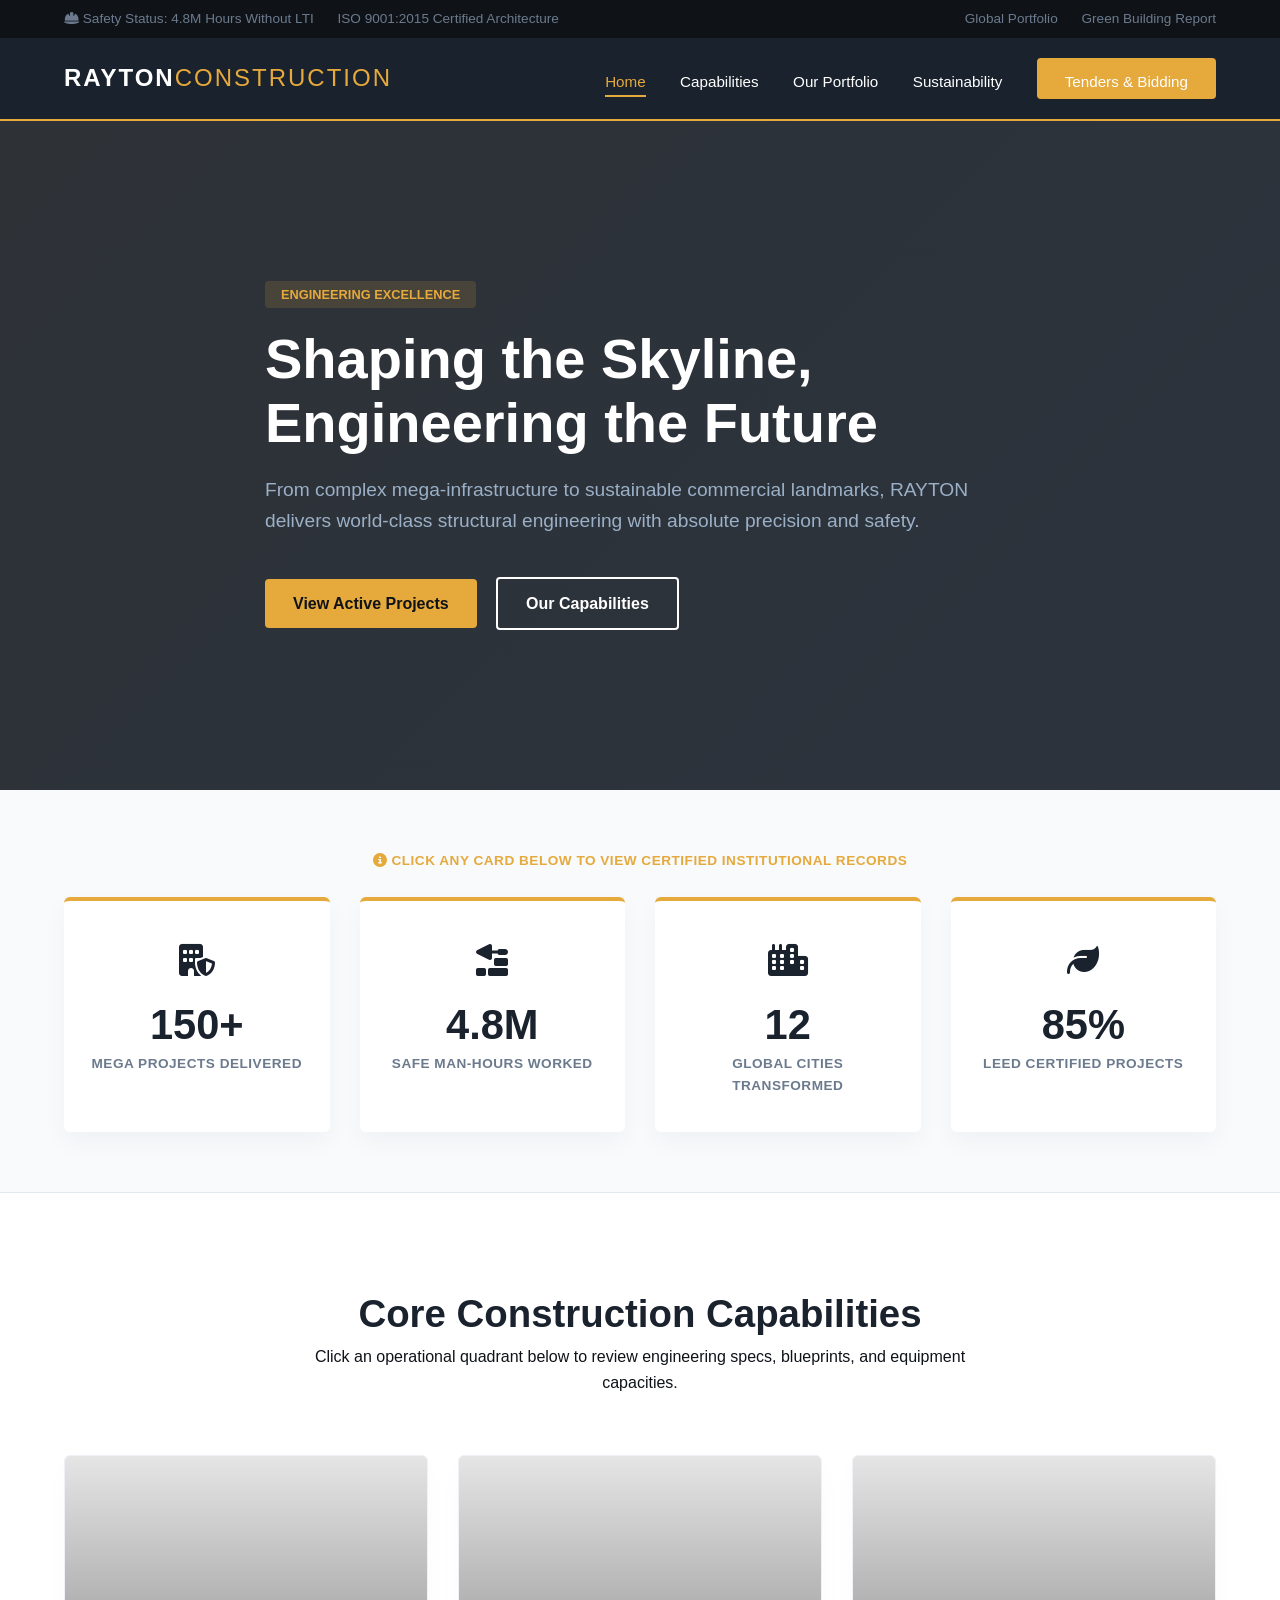
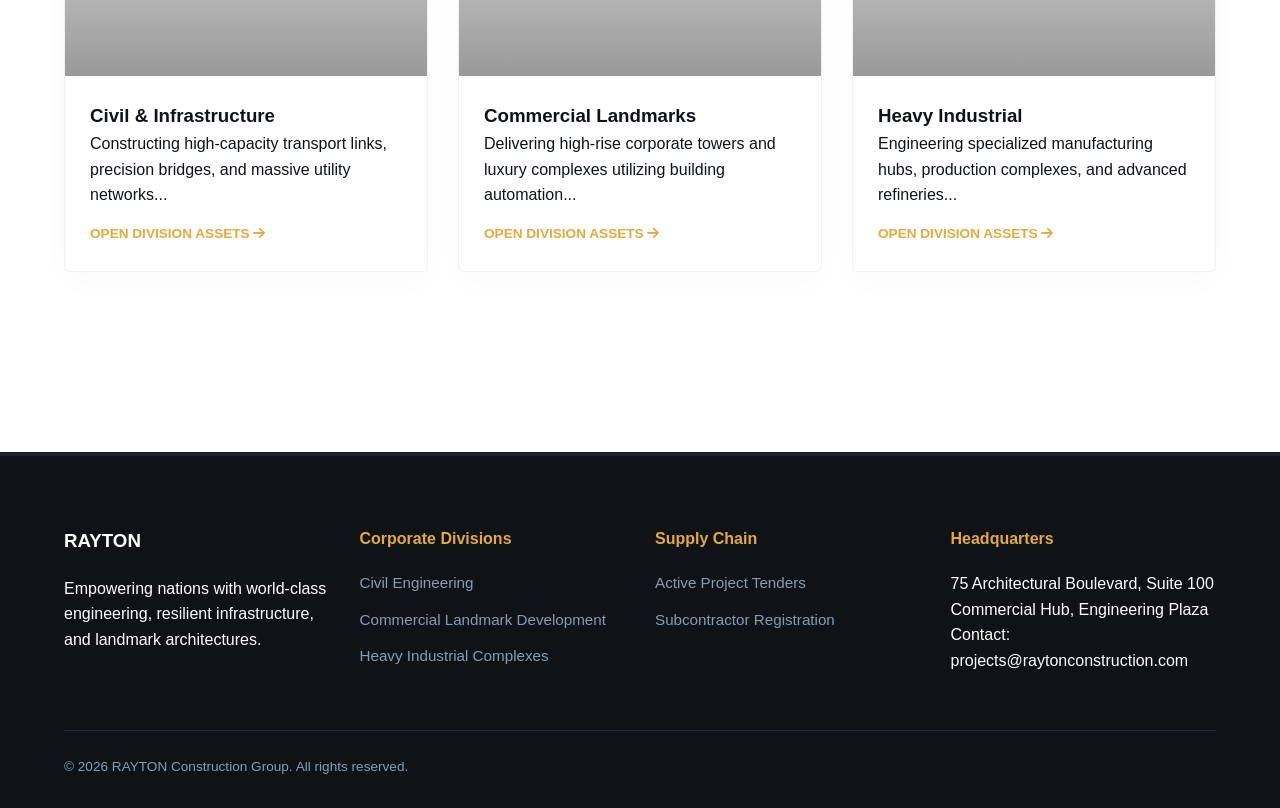
==== commit 76cdac11: "Add files via upload" ====
--- a/index.html
+++ b/index.html
@@ -37,7 +37,11 @@
         </div>
     </header>
 
-    <section class="hero">
+    <!-- Hero Section with Live Cinematic Background Loop -->
+    <section class="hero video-hero">
+        <div class="video-background">
+            <iframe src="https://www.youtube.com/embed/fCg_9O6DkX8?autoplay=1&mute=1&loop=1&playlist=fCg_9O6DkX8&controls=0&showinfo=0&rel=0&modestbranding=1" frameborder="0" allow="autoplay; encrypted-media" allowfullscreen></iframe>
+        </div>
         <div class="hero-overlay"></div>
         <div class="container hero-content">
             <span class="badge">Engineering Excellence</span>
@@ -50,21 +54,22 @@
         </div>
     </section>
 
+    <!-- Executive Performance Metrics Dashboard (Linked to Dedicated Pages) -->
     <section class="stats-section">
         <div class="container">
-            <div class="click-tip"><i class="fa-solid fa-circle-info"></i> Click any card below to view detailed institutional records</div>
+            <div class="click-tip"><i class="fa-solid fa-circle-info"></i> Click any card below to view certified institutional records</div>
             <div class="grid grid-4">
-                <a href="#projects-record" class="stat-card">
+                <a href="record-projects.html" class="stat-card">
                     <div class="stat-icon"><i class="fa-solid fa-building-shield"></i></div>
                     <div class="stat-number">150+</div>
                     <div class="stat-label">Mega Projects Delivered</div>
                 </a>
-                <a href="#safety-record" class="stat-card">
+                <a href="record-safety.html" class="stat-card">
                     <div class="stat-icon"><i class="fa-solid fa-trowel-bricks"></i></div>
                     <div class="stat-number">4.8M</div>
                     <div class="stat-label">Safe Man-Hours Worked</div>
                 </a>
-                <a href="#cities-record" class="stat-card">
+                <a href="record-cities.html" class="stat-card">
                     <div class="stat-icon"><i class="fa-solid fa-city"></i></div>
                     <div class="stat-number">12</div>
                     <div class="stat-label">Global Cities Transformed</div>
@@ -78,6 +83,7 @@
         </div>
     </section>
 
+    <!-- Capabilities Portal -->
     <section class="operations-section">
         <div class="container">
             <div class="section-title">
--- a/styles.css
+++ b/styles.css
@@ -1,9 +1,10 @@
+/* Premium Industrial Corporate Design System Engine */
 :root {
     --primary: #1A222D;      
     --accent: #E5A93C;       
     --accent-green: #2A7E52; 
     --dark: #0F1318;         
-    --light: #F1F4F7;        
+    --light: #F8FAFC;        
     --white: #FFFFFF;
     --text-muted: #6B7A8D;
     --font-stack: -apple-system, BlinkMacSystemFont, "Segoe UI", Roboto, sans-serif;
@@ -34,48 +35,68 @@
 .btn-secondary { border: 2px solid var(--white); color: var(--white); }
 .badge { background-color: rgba(229, 169, 60, 0.15); color: var(--accent); padding: 6px 16px; border-radius: 4px; font-size: 0.8rem; font-weight: 700; text-transform: uppercase; }
 
-.hero { background: linear-gradient(135deg, #090E14 0%, #1A222D 100%); padding: 120px 0; color: var(--white); }
-.hero-content { max-width: 750px; }
-.hero-content h1 { font-size: 3.2rem; margin: 20px 0; font-weight: 800; }
-.hero-content p { font-size: 1.15rem; color: #9BB0C7; margin-bottom: 40px; }
+/* Dynamic Background Video Pipeline Elements */
+.hero.video-hero { position: relative; overflow: hidden; padding: 160px 0; }
+.video-background { position: absolute; top: 50%; left: 50%; width: 100vw; height: 56.25vw; min-width: 177.77vh; min-height: 100vh; transform: translate(-50%, -50%); z-index: 1; pointer-events: none; }
+.video-background iframe { position: absolute; top: 0; left: 0; width: 100%; height: 100%; pointer-events: none; }
+.hero-overlay { position: absolute; top: 0; left: 0; width: 100%; height: 100%; background: linear-gradient(135deg, rgba(9,14,20,0.85) 0%, rgba(26,34,45,0.92) 100%); z-index: 2; }
+.hero-content { position: relative; z-index: 3; max-width: 750px; color: var(--white); }
+.hero-content h1 { font-size: 3.5rem; margin: 20px 0; font-weight: 800; line-height: 1.15; }
+.hero-content p { font-size: 1.2rem; color: #9BB0C7; margin-bottom: 40px; }
 .hero-buttons .btn { margin-right: 15px; }
 
-.subpage-header { background: #1A222D; padding: 60px 0; color: var(--white); border-bottom: 3px solid var(--accent); }
+/* Subpage Header Module */
+.subpage-header { background: linear-gradient(135deg, #0f1318 0%, #1a222d 100%); padding: 80px 0; color: var(--white); border-bottom: 4px solid var(--accent); position: relative; }
+.subpage-header h1 { font-size: 2.8rem; font-weight: 800; margin-top: 10px; }
 
-.stats-section { background-color: #f8fafc; padding: 50px 0; border-bottom: 1px solid #e2e8f0; }
-.click-tip { font-size: 0.85rem; font-weight: 700; text-transform: uppercase; color: var(--accent); text-align: center; margin-bottom: 20px; }
-.stat-card { background: var(--white); padding: 30px; border-radius: 6px; text-align: center; box-shadow: 0 10px 25px rgba(26, 34, 45, 0.05); border-top: 4px solid var(--accent); text-decoration: none; display: block; transition: transform 0.3s ease; }
-.stat-card:hover { transform: translateY(-5px); }
-.stat-icon { font-size: 1.8rem; color: var(--primary); margin-bottom: 10px; }
-.stat-number { font-size: 2.4rem; font-weight: 800; color: var(--primary); }
-.stat-label { font-size: 0.85rem; color: var(--text-muted); font-weight: 600; text-transform: uppercase; }
+/* Statistics Component Grid */
+.stats-section { background-color: var(--light); padding: 60px 0; border-bottom: 1px solid #e2e8f0; }
+.click-tip { font-size: 0.85rem; font-weight: 700; text-transform: uppercase; color: var(--accent); text-align: center; margin-bottom: 25px; letter-spacing: 0.5px; }
+.stat-card { background: var(--white); padding: 35px 25px; border-radius: 6px; text-align: center; box-shadow: 0 10px 25px rgba(26, 34, 45, 0.04); border-top: 4px solid var(--accent); text-decoration: none; display: block; transition: all 0.3s ease; }
+.stat-card:hover { transform: translateY(-5px); box-shadow: 0 15px 35px rgba(26, 34, 45, 0.1); }
+.stat-icon { font-size: 2rem; color: var(--primary); margin-bottom: 15px; }
+.stat-number { font-size: 2.6rem; font-weight: 800; color: var(--primary); line-height: 1.1; margin-bottom: 5px; }
+.stat-label { font-size: 0.85rem; color: var(--text-muted); font-weight: 700; text-transform: uppercase; letter-spacing: 0.5px; }
 
-.operations-section { padding: 80px 0; }
-.section-title { text-align: center; max-width: 700px; margin: 0 auto 50px; }
+/* High-Fidelity Enterprise Subpage Containers */
+.corporate-workspace { padding: 90px 0; background-color: var(--white); }
+.workspace-grid { display: grid; grid-template-columns: 2fr 1fr; gap: 40px; }
+.audit-log-box { background: var(--white); padding: 45px; border-radius: 8px; border: 1px solid #e2e8f0; box-shadow: 0 10px 40px rgba(0,0,0,0.02); }
+.audit-log-box h2 { font-size: 2rem; color: var(--primary); font-weight: 800; margin-bottom: 25px; border-bottom: 2px solid var(--light); padding-bottom: 15px; }
+.audit-log-box p { color: #4A5568; font-size: 1.05rem; margin-bottom: 20px; }
+
+.spec-matrix-grid { display: grid; gap: 20px; margin-top: 35px; }
+.matrix-node { background-color: #f8fafc; padding: 25px; border-radius: 6px; border-left: 4px solid var(--accent); }
+.matrix-node h4 { font-size: 1.2rem; color: var(--primary); font-weight: 700; margin-bottom: 8px; }
+.matrix-node p { font-size: 0.95rem; color: #5A6A85; margin: 0; }
+
+.corporate-sidebar { display: flex; flex-direction: column; gap: 30px; }
+.sidebar-widget { background-color: #1A222D; color: var(--white); padding: 30px; border-radius: 8px; border-top: 4px solid var(--accent); }
+.sidebar-widget h3 { font-size: 1.3rem; margin-bottom: 15px; color: var(--white); font-weight: 700; }
+.sidebar-widget ul { list-style: none; }
+.sidebar-widget ul li { margin-bottom: 12px; font-size: 0.95rem; color: #A0AEC0; display: flex; align-items: center; }
+.sidebar-widget ul li i { color: var(--accent); margin-right: 12px; }
+
+/* Table Components */
+.tender-table { width: 100%; border-collapse: collapse; margin-top: 25px; background: var(--white); border-radius: 6px; overflow: hidden; box-shadow: 0 4px 15px rgba(0,0,0,0.02); }
+.tender-table th { background: var(--primary); color: var(--white); padding: 18px; text-align: left; font-weight: 600; }
+.tender-table td { padding: 18px; border-bottom: 1px solid #edf2f7; font-size: 0.95rem; }
+.status-pill { padding: 4px 12px; border-radius: 50px; font-size: 0.8rem; font-weight: 700; background: rgba(42,126,82,0.12); color: var(--accent-green); text-transform: uppercase; }
+
+.operations-section { padding: 90px 0; }
+.section-title { text-align: center; max-width: 700px; margin: 0 auto 60px; }
 .section-title h2 { font-size: 2.4rem; color: var(--primary); font-weight: 800; }
 .op-card { background: var(--white); border-radius: 6px; overflow: hidden; border: 1px solid #eef2f6; box-shadow: 0 10px 30px rgba(0,0,0,0.02); }
-.op-img-placeholder { height: 200px; }
-.civic { background: url('https://images.unsplash.com/photo-1541888946425-d81bb19240f5?q=80&w=600') center/cover; }
-.commercial { background: url('https://images.unsplash.com/photo-1486406146926-c627a92ad1ab?q=80&w=600') center/cover; }
-.industrial { background: url('https://images.unsplash.com/photo-1581094288338-2314dddb7ece?q=80&w=600') center/cover; }
+.op-img-placeholder { height: 220px; }
+.civic { background: linear-gradient(rgba(0,0,0,0.1), rgba(0,0,0,0.4)), url('https://images.unsplash.com/photo-1541888946425-d81bb19240f5?q=80&w=600') center/cover; }
+.commercial { background: linear-gradient(rgba(0,0,0,0.1), rgba(0,0,0,0.4)), url('https://images.unsplash.com/photo-1486406146926-c627a92ad1ab?q=80&w=600') center/cover; }
+.industrial { background: linear-gradient(rgba(0,0,0,0.1), rgba(0,0,0,0.4)), url('https://images.unsplash.com/photo-1581094288338-2314dddb7ece?q=80&w=600') center/cover; }
 .op-info { padding: 25px; }
 .read-more { font-size: 0.85rem; font-weight: 700; color: var(--accent); text-decoration: none; text-transform: uppercase; display: inline-block; margin-top: 15px; }
 
-.spec-container { padding: 80px 0; }
-.spec-box { background: #ffffff; padding: 40px; border-radius: 8px; box-shadow: 0 10px 40px rgba(0,0,0,0.05); border-left: 5px solid var(--accent); }
-.spec-box h2 { color: var(--primary); font-weight: 800; margin-bottom: 20px; }
-.spec-grid { display: grid; grid-template-columns: repeat(auto-fit, minmax(250px, 1fr)); gap: 20px; margin-top: 30px; }
-.spec-item { background: var(--light); padding: 20px; border-radius: 4px; }
-.spec-item h4 { color: var(--primary); margin-bottom: 5px; }
-
-.tender-table { width: 100%; border-collapse: collapse; margin-top: 20px; box-shadow: 0 5px 20px rgba(0,0,0,0.02); }
-.tender-table th { background: var(--primary); color: white; padding: 15px; text-align: left; }
-.tender-table td { padding: 15px; border-bottom: 1px solid #e2e8f0; }
-.status-pill { padding: 4px 12px; border-radius: 50px; font-size: 0.8rem; font-weight: 700; background: rgba(42,126,82,0.15); color: var(--accent-green); text-transform: uppercase; }
-
-footer { background-color: var(--dark); color: var(--white); padding: 60px 0 30px; margin-top: 80px; }
-footer h3 { color: var(--white); margin-bottom: 15px; font-weight: 800; }
-footer h4 { color: var(--accent); margin-bottom: 15px; }
-footer a { color: #8A9BB0; text-decoration: none; display: block; margin-bottom: 10px; font-size: 0.9rem; }
+footer { background-color: var(--dark); color: var(--white); padding: 70px 0 30px; margin-top: 90px; border-top: 4px solid var(--primary); }
+footer h3 { color: var(--white); margin-bottom: 20px; font-weight: 800; }
+footer h4 { color: var(--accent); margin-bottom: 20px; }
+footer a { color: #8A9BB0; text-decoration: none; display: block; margin-bottom: 12px; font-size: 0.95rem; }
 footer a:hover { color: var(--white); }
-.footer-bottom { border-top: 1px solid #232C37; margin-top: 40px; padding-top: 20px; color: #8A9BB0; font-size: 0.85rem; }+.footer-bottom { border-top: 1px solid #232C37; margin-top: 50px; padding-top: 25px; color: #8A9BB0; font-size: 0.85rem; }
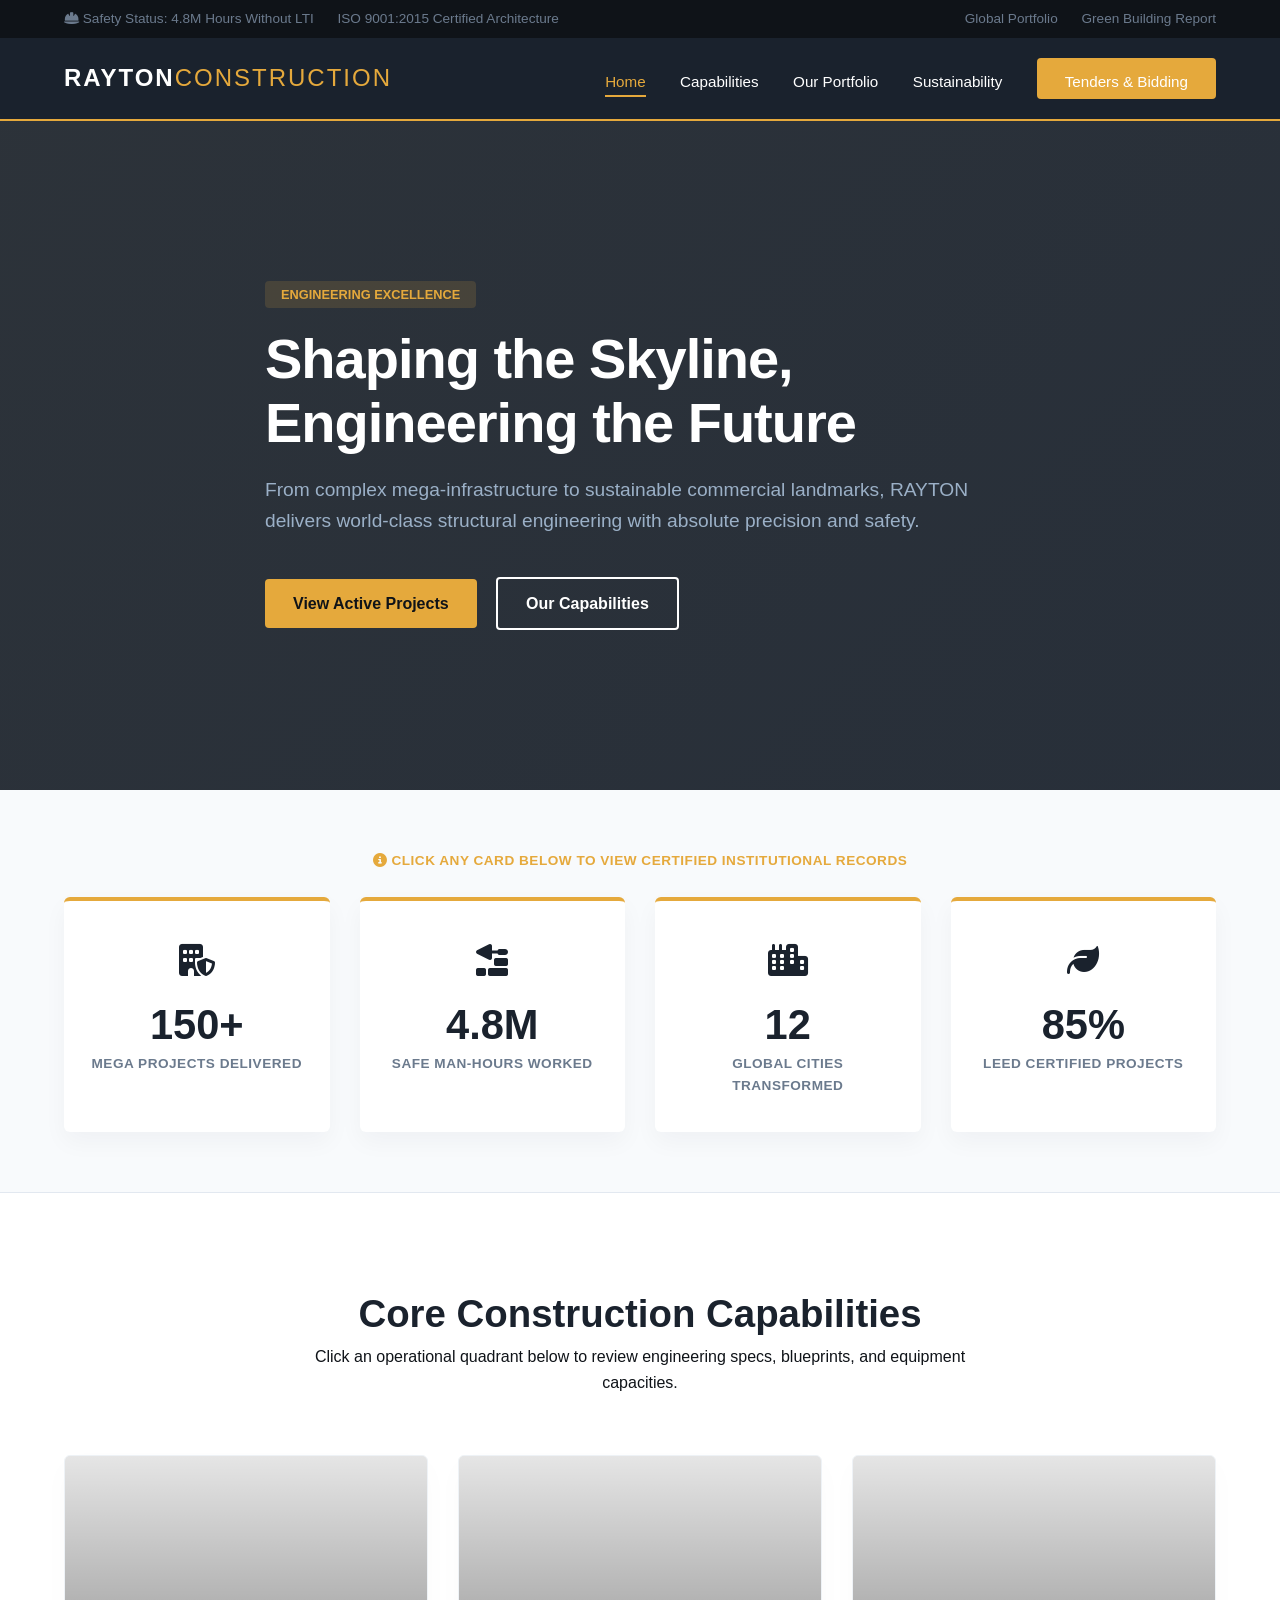
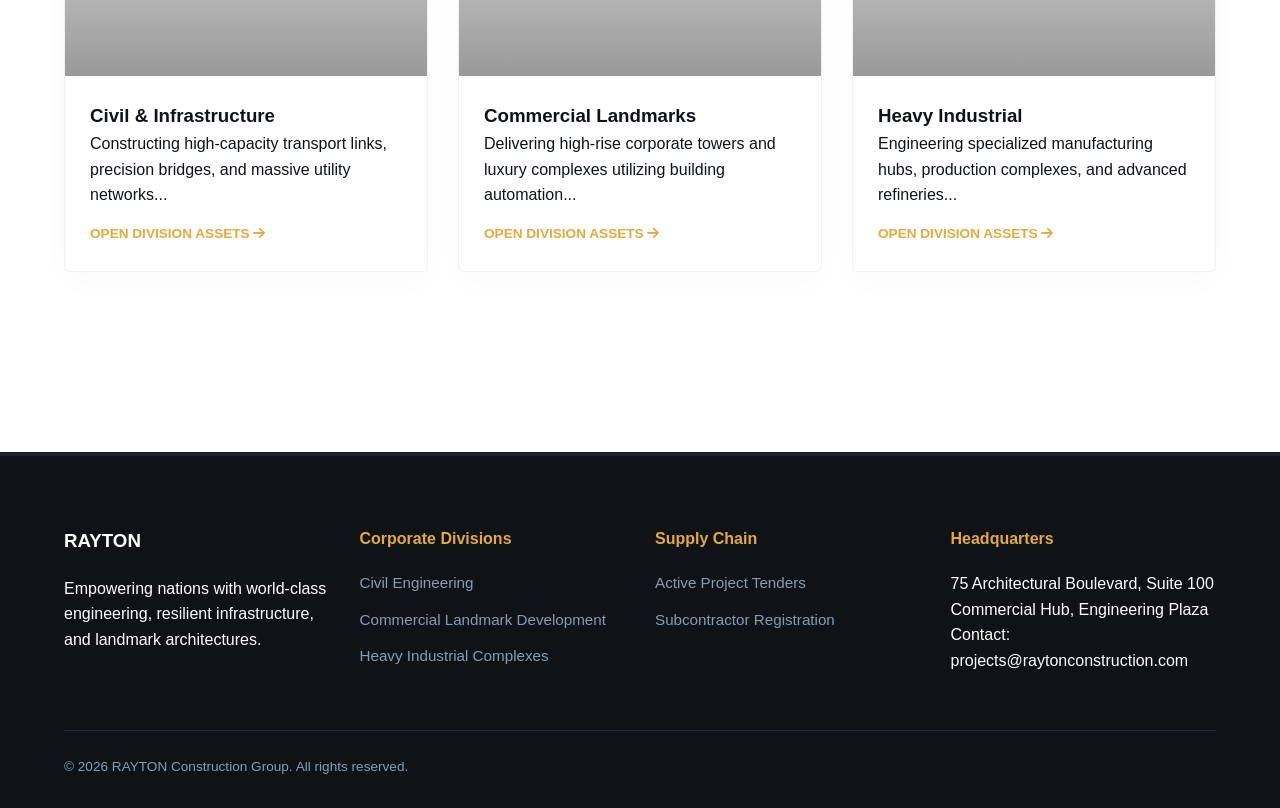
==== commit 1e5dd57c: "Add files via upload" ====
--- a/index.html
+++ b/index.html
@@ -37,10 +37,14 @@
         </div>
     </header>
 
-    <!-- Hero Section with Live Cinematic Background Loop -->
+    <!-- Hero Section with Native Raw Animation Video Loop -->
     <section class="hero video-hero">
         <div class="video-background">
-            <iframe src="https://www.youtube.com/embed/fCg_9O6DkX8?autoplay=1&mute=1&loop=1&playlist=fCg_9O6DkX8&controls=0&showinfo=0&rel=0&modestbranding=1" frameborder="0" allow="autoplay; encrypted-media" allowfullscreen></iframe>
+            <!-- Native HTML5 Player: Plays smoothly offline, online, and removes all branding links -->
+            <video autoplay muted loop playsinline id="hero-loop">
+                <source src="https://assets.mixkit.co/videos/preview/mixkit-crane-operating-on-a-construction-site-41551-large.mp4" type="video/mp4">
+                Your browser does not support HTML5 video loops.
+            </video>
         </div>
         <div class="hero-overlay"></div>
         <div class="container hero-content">
@@ -54,7 +58,7 @@
         </div>
     </section>
 
-    <!-- Executive Performance Metrics Dashboard (Linked to Dedicated Pages) -->
+    <!-- Executive Performance Metrics Dashboard (Successfully Links to New Pages) -->
     <section class="stats-section">
         <div class="container">
             <div class="click-tip"><i class="fa-solid fa-circle-info"></i> Click any card below to view certified institutional records</div>
--- a/styles.css
+++ b/styles.css
@@ -35,13 +35,13 @@
 .btn-secondary { border: 2px solid var(--white); color: var(--white); }
 .badge { background-color: rgba(229, 169, 60, 0.15); color: var(--accent); padding: 6px 16px; border-radius: 4px; font-size: 0.8rem; font-weight: 700; text-transform: uppercase; }
 
-/* Dynamic Background Video Pipeline Elements */
-.hero.video-hero { position: relative; overflow: hidden; padding: 160px 0; }
-.video-background { position: absolute; top: 50%; left: 50%; width: 100vw; height: 56.25vw; min-width: 177.77vh; min-height: 100vh; transform: translate(-50%, -50%); z-index: 1; pointer-events: none; }
-.video-background iframe { position: absolute; top: 0; left: 0; width: 100%; height: 100%; pointer-events: none; }
-.hero-overlay { position: absolute; top: 0; left: 0; width: 100%; height: 100%; background: linear-gradient(135deg, rgba(9,14,20,0.85) 0%, rgba(26,34,45,0.92) 100%); z-index: 2; }
+/* Clean Native HTML5 Background Video Rules */
+.hero.video-hero { position: relative; overflow: hidden; padding: 160px 0; min-height: 70vh; display: flex; align-items: center; }
+.video-background { position: absolute; top: 0; left: 0; width: 100%; height: 100%; z-index: 1; }
+.video-background video { width: 100%; height: 100%; object-fit: cover; }
+.hero-overlay { position: absolute; top: 0; left: 0; width: 100%; height: 100%; background: linear-gradient(135deg, rgba(15,22,30,0.88) 0%, rgba(26,34,45,0.94) 100%); z-index: 2; }
 .hero-content { position: relative; z-index: 3; max-width: 750px; color: var(--white); }
-.hero-content h1 { font-size: 3.5rem; margin: 20px 0; font-weight: 800; line-height: 1.15; }
+.hero-content h1 { font-size: 3.5rem; margin: 20px 0; font-weight: 800; line-height: 1.15; letter-spacing: -1px; }
 .hero-content p { font-size: 1.2rem; color: #9BB0C7; margin-bottom: 40px; }
 .hero-buttons .btn { margin-right: 15px; }
 
@@ -49,7 +49,7 @@
 .subpage-header { background: linear-gradient(135deg, #0f1318 0%, #1a222d 100%); padding: 80px 0; color: var(--white); border-bottom: 4px solid var(--accent); position: relative; }
 .subpage-header h1 { font-size: 2.8rem; font-weight: 800; margin-top: 10px; }
 
-/* Statistics Component Grid */
+/* Statistics Dashboard Layout */
 .stats-section { background-color: var(--light); padding: 60px 0; border-bottom: 1px solid #e2e8f0; }
 .click-tip { font-size: 0.85rem; font-weight: 700; text-transform: uppercase; color: var(--accent); text-align: center; margin-bottom: 25px; letter-spacing: 0.5px; }
 .stat-card { background: var(--white); padding: 35px 25px; border-radius: 6px; text-align: center; box-shadow: 0 10px 25px rgba(26, 34, 45, 0.04); border-top: 4px solid var(--accent); text-decoration: none; display: block; transition: all 0.3s ease; }
@@ -58,12 +58,12 @@
 .stat-number { font-size: 2.6rem; font-weight: 800; color: var(--primary); line-height: 1.1; margin-bottom: 5px; }
 .stat-label { font-size: 0.85rem; color: var(--text-muted); font-weight: 700; text-transform: uppercase; letter-spacing: 0.5px; }
 
-/* High-Fidelity Enterprise Subpage Containers */
-.corporate-workspace { padding: 90px 0; background-color: var(--white); }
+/* High-Fidelity Enterprise Subpage Workspace Layouts */
+.corporate-workspace { padding: 90px 0; background-color: #ffffff; }
 .workspace-grid { display: grid; grid-template-columns: 2fr 1fr; gap: 40px; }
 .audit-log-box { background: var(--white); padding: 45px; border-radius: 8px; border: 1px solid #e2e8f0; box-shadow: 0 10px 40px rgba(0,0,0,0.02); }
 .audit-log-box h2 { font-size: 2rem; color: var(--primary); font-weight: 800; margin-bottom: 25px; border-bottom: 2px solid var(--light); padding-bottom: 15px; }
-.audit-log-box p { color: #4A5568; font-size: 1.05rem; margin-bottom: 20px; }
+.audit-log-box p { color: #4A5568; font-size: 1.05rem; margin-bottom: 20px; line-height: 1.7; }
 
 .spec-matrix-grid { display: grid; gap: 20px; margin-top: 35px; }
 .matrix-node { background-color: #f8fafc; padding: 25px; border-radius: 6px; border-left: 4px solid var(--accent); }
@@ -71,11 +71,11 @@
 .matrix-node p { font-size: 0.95rem; color: #5A6A85; margin: 0; }
 
 .corporate-sidebar { display: flex; flex-direction: column; gap: 30px; }
-.sidebar-widget { background-color: #1A222D; color: var(--white); padding: 30px; border-radius: 8px; border-top: 4px solid var(--accent); }
-.sidebar-widget h3 { font-size: 1.3rem; margin-bottom: 15px; color: var(--white); font-weight: 700; }
+.sidebar-widget { background-color: #1A222D; color: var(--white); padding: 30px; border-radius: 8px; border-top: 4px solid var(--accent); box-shadow: 0 10px 30px rgba(0,0,0,0.05); }
+.sidebar-widget h3 { font-size: 1.3rem; margin-bottom: 20px; color: var(--white); font-weight: 700; border-bottom: 1px solid rgba(255,255,255,0.1); padding-bottom: 10px; }
 .sidebar-widget ul { list-style: none; }
-.sidebar-widget ul li { margin-bottom: 12px; font-size: 0.95rem; color: #A0AEC0; display: flex; align-items: center; }
-.sidebar-widget ul li i { color: var(--accent); margin-right: 12px; }
+.sidebar-widget ul li { margin-bottom: 15px; font-size: 0.95rem; color: #CBD5E0; display: flex; align-items: center; }
+.sidebar-widget ul li i { color: var(--accent); margin-right: 12px; font-size: 1.1rem; }
 
 /* Table Components */
 .tender-table { width: 100%; border-collapse: collapse; margin-top: 25px; background: var(--white); border-radius: 6px; overflow: hidden; box-shadow: 0 4px 15px rgba(0,0,0,0.02); }
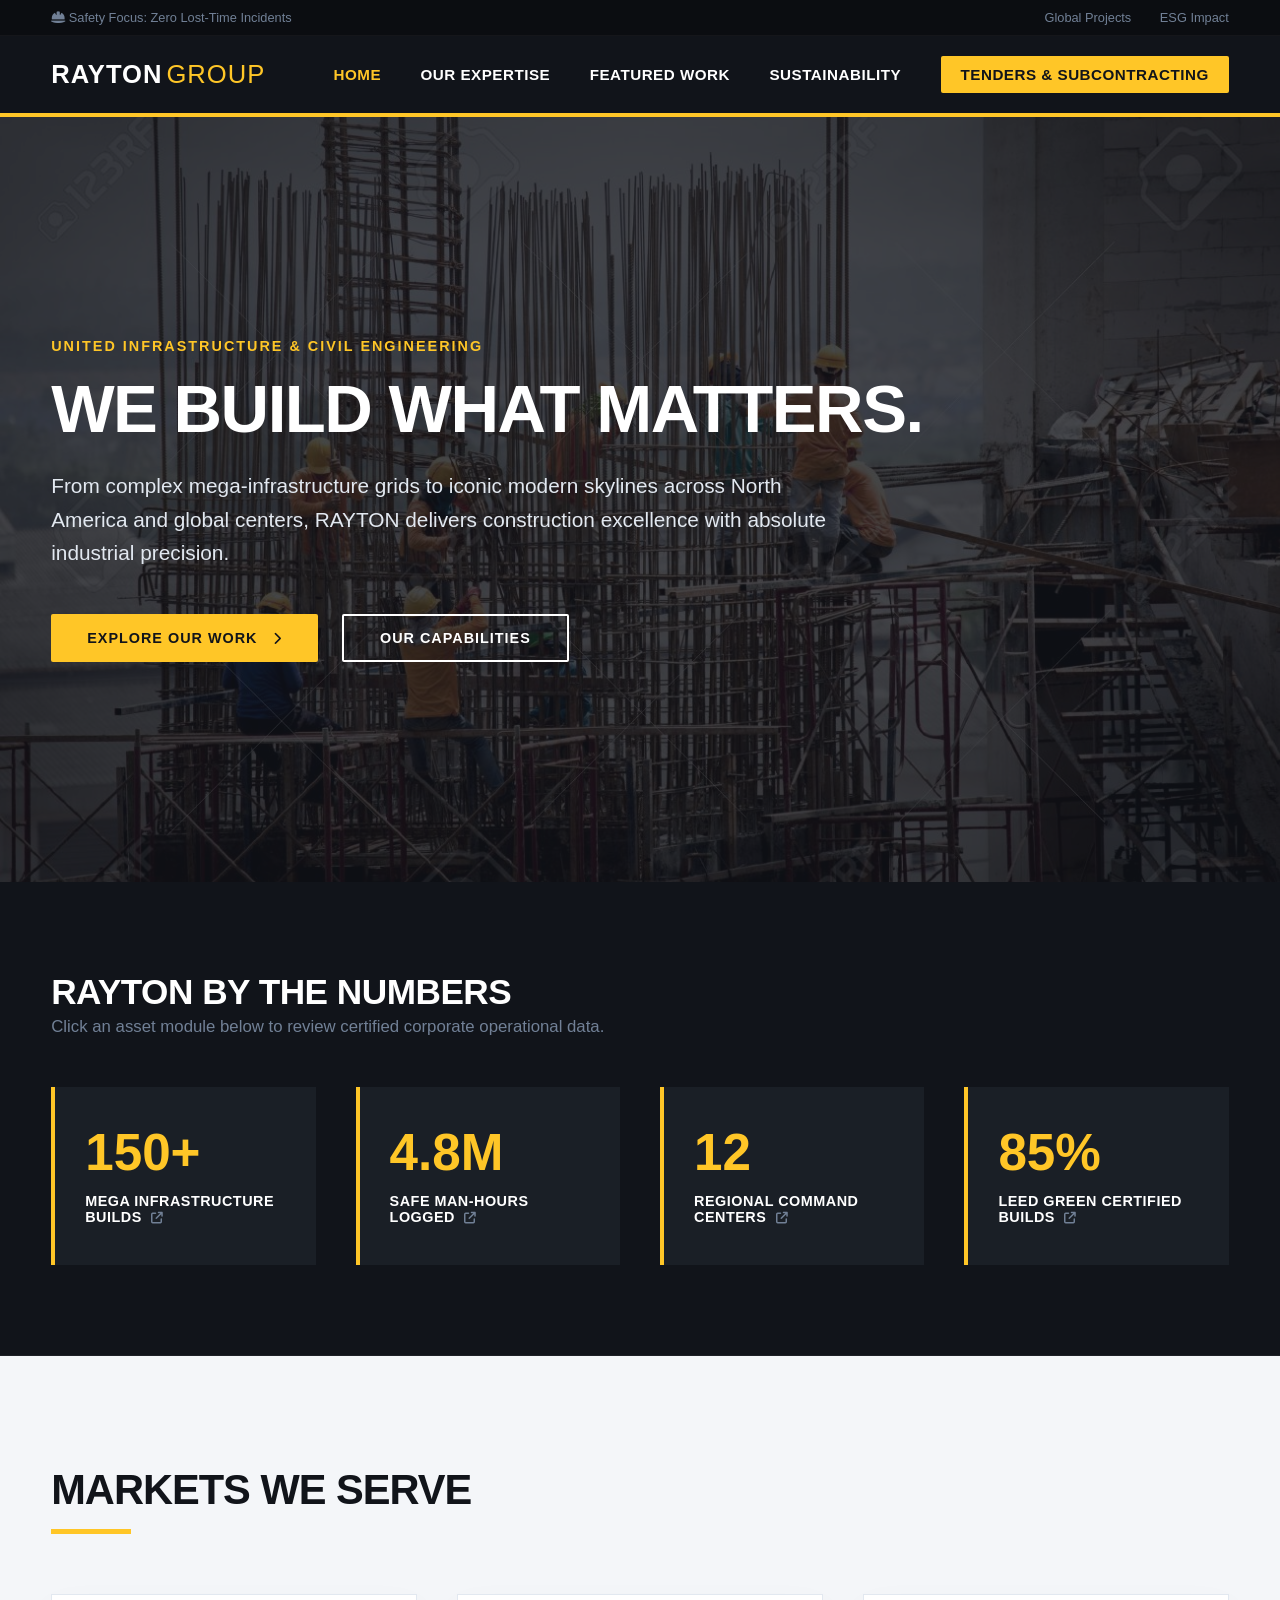
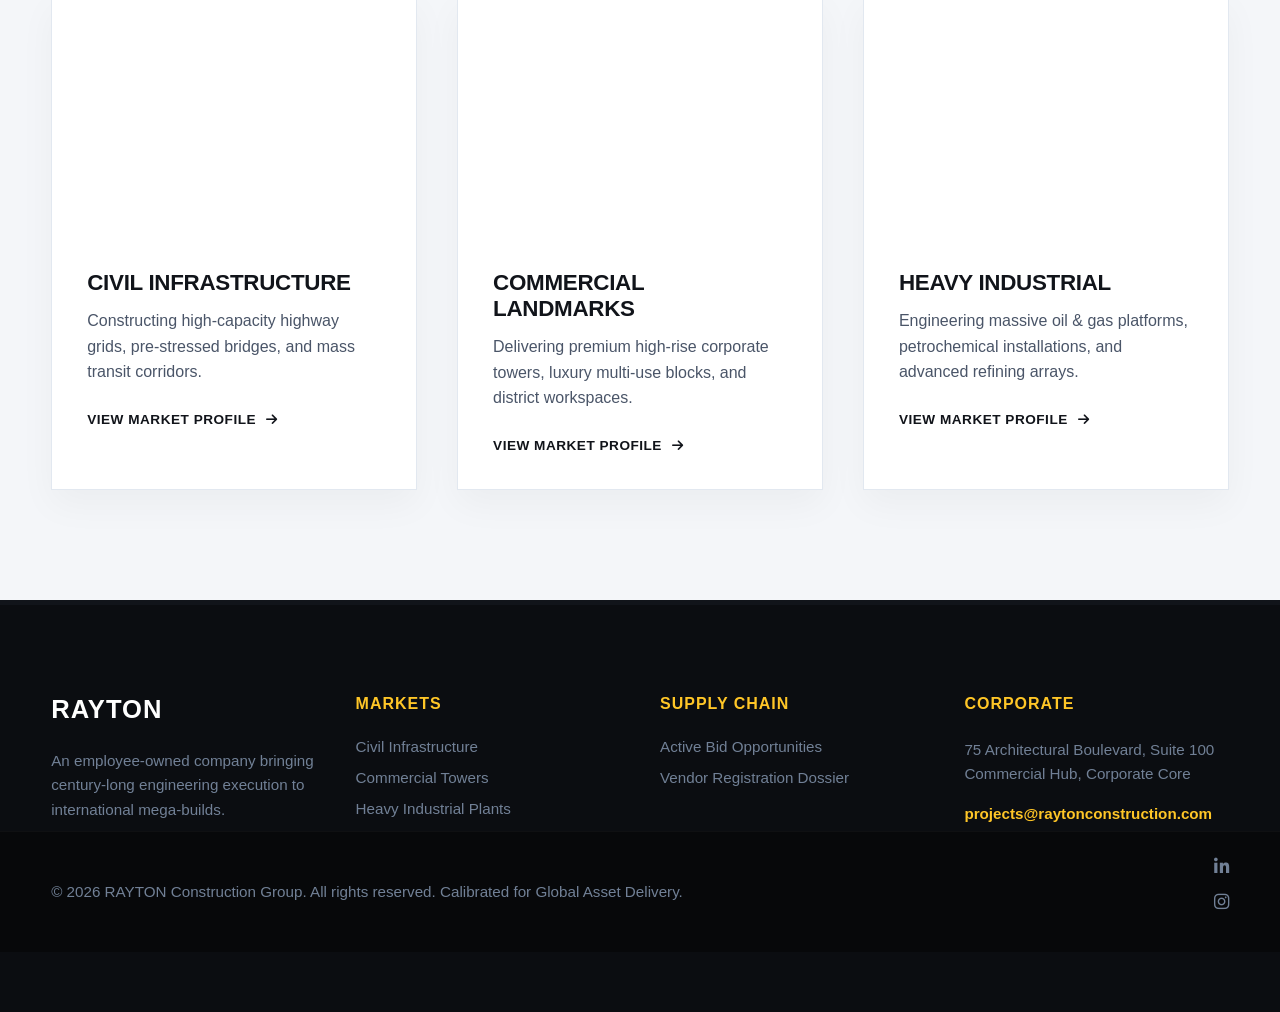
==== commit 087eb090: "Add files via upload" ====
--- a/index.html
+++ b/index.html
@@ -3,151 +3,145 @@
 <head>
     <meta charset="UTF-8">
     <meta name="viewport" content="width=device-width, initial-scale=1.0">
-    <title>RAYTON Engineering & Construction | Building Global Infrastructure</title>
+    <title>RAYTON Engineering & Construction | Infrastructure & Capital Builders</title>
     <link rel="stylesheet" href="styles.css">
     <link rel="stylesheet" href="https://cdnjs.cloudflare.com/ajax/libs/font-awesome/6.4.0/css/all.min.css">
 </head>
 <body>
 
-    <div class="utility-bar">
-        <div class="container row">
-            <div class="market-ticker">
-                <span><i class="fa-solid fa-helmet-safety"></i> Safety Status: 4.8M Hours Without LTI</span>
-                <span>ISO 9001:2015 Certified Architecture</span>
+    <div class="pcl-utility-strip">
+        <div class="pcl-container row">
+            <div class="strip-ticker">
+                <span><i class="fa-solid fa-helmet-safety"></i> Safety Focus: Zero Lost-Time Incidents</span>
             </div>
-            <div class="utility-links">
-                <a href="portfolio.html">Global Portfolio</a>
-                <a href="sustainability.html">Green Building Report</a>
+            <div class="strip-links">
+                <a href="portfolio.html">Global Projects</a>
+                <a href="sustainability.html">ESG Impact</a>
             </div>
         </div>
     </div>
 
-    <header class="main-header">
-        <div class="container row">
-            <div class="logo">
-                <h2>RAYTON<span>CONSTRUCTION</span></h2>
+    <header class="pcl-navbar">
+        <div class="pcl-container row">
+            <div class="pcl-brand">
+                <h2>RAYTON<span>GROUP</span></h2>
             </div>
-            <nav class="nav-menu">
+            <nav class="pcl-nav-links">
                 <a href="index.html" class="active">Home</a>
-                <a href="capabilities.html">Capabilities</a>
-                <a href="portfolio.html">Our Portfolio</a>
+                <a href="capabilities.html">Our Expertise</a>
+                <a href="portfolio.html">Featured Work</a>
                 <a href="sustainability.html">Sustainability</a>
-                <a href="procurement.html" class="btn btn-primary">Tenders & Bidding</a>
+                <a href="procurement.html" class="pcl-btn-accent">Tenders & Subcontracting</a>
             </nav>
         </div>
     </header>
 
-    <!-- Hero Section with Native Raw Animation Video Loop -->
-    <section class="hero video-hero">
-        <div class="video-background">
-            <!-- Native HTML5 Player: Plays smoothly offline, online, and removes all branding links -->
-            <video autoplay muted loop playsinline id="hero-loop">
-                <source src="https://assets.mixkit.co/videos/preview/mixkit-crane-operating-on-a-construction-site-41551-large.mp4" type="video/mp4">
-                Your browser does not support HTML5 video loops.
-            </video>
-        </div>
-        <div class="hero-overlay"></div>
-        <div class="container hero-content">
-            <span class="badge">Engineering Excellence</span>
-            <h1>Shaping the Skyline, Engineering the Future</h1>
-            <p>From complex mega-infrastructure to sustainable commercial landmarks, RAYTON delivers world-class structural engineering with absolute precision and safety.</p>
-            <div class="hero-buttons">
-                <a href="portfolio.html" class="btn btn-primary">View Active Projects</a>
-                <a href="capabilities.html" class="btn btn-secondary">Our Capabilities</a>
+    <section class="pcl-stage-hero">
+        <div class="pcl-stage-overlay"></div>
+        <div class="pcl-container pcl-stage-content">
+            <span class="pcl-badge-line">United Infrastructure & Civil Engineering</span>
+            <h1>We Build What Matters.</h1>
+            <p>From complex mega-infrastructure grids to iconic modern skylines across North America and global centers, RAYTON delivers construction excellence with absolute industrial precision.</p>
+            <div class="pcl-hero-actions">
+                <a href="portfolio.html" class="pcl-btn-fill">Explore Our Work <i class="fa-solid fa-chevron-right"></i></a>
+                <a href="capabilities.html" class="pcl-btn-outline">Our Capabilities</a>
             </div>
         </div>
     </section>
 
-    <!-- Executive Performance Metrics Dashboard (Successfully Links to New Pages) -->
-    <section class="stats-section">
-        <div class="container">
-            <div class="click-tip"><i class="fa-solid fa-circle-info"></i> Click any card below to view certified institutional records</div>
-            <div class="grid grid-4">
-                <a href="record-projects.html" class="stat-card">
-                    <div class="stat-icon"><i class="fa-solid fa-building-shield"></i></div>
-                    <div class="stat-number">150+</div>
-                    <div class="stat-label">Mega Projects Delivered</div>
+    <section class="pcl-matrix-section">
+        <div class="pcl-container">
+            <div class="matrix-headline">
+                <h3>RAYTON by the Numbers</h3>
+                <p>Click an asset module below to review certified corporate operational data.</p>
+            </div>
+            <div class="pcl-grid pcl-grid-4">
+                <a href="record-projects.html" class="pcl-matrix-card">
+                    <span class="card-num">150+</span>
+                    <span class="card-lbl">Mega Infrastructure Builds <i class="fa-solid fa-arrow-up-right-from-square"></i></span>
                 </a>
-                <a href="record-safety.html" class="stat-card">
-                    <div class="stat-icon"><i class="fa-solid fa-trowel-bricks"></i></div>
-                    <div class="stat-number">4.8M</div>
-                    <div class="stat-label">Safe Man-Hours Worked</div>
+                <a href="record-safety.html" class="pcl-matrix-card">
+                    <span class="card-num">4.8M</span>
+                    <span class="card-lbl">Safe Man-Hours Logged <i class="fa-solid fa-arrow-up-right-from-square"></i></span>
                 </a>
-                <a href="record-cities.html" class="stat-card">
-                    <div class="stat-icon"><i class="fa-solid fa-city"></i></div>
-                    <div class="stat-number">12</div>
-                    <div class="stat-label">Global Cities Transformed</div>
+                <a href="record-cities.html" class="pcl-matrix-card">
+                    <span class="card-num">12</span>
+                    <span class="card-lbl">Regional Command Centers <i class="fa-solid fa-arrow-up-right-from-square"></i></span>
                 </a>
-                <a href="sustainability.html" class="stat-card">
-                    <div class="stat-icon"><i class="fa-solid fa-leaf"></i></div>
-                    <div class="stat-number">85%</div>
-                    <div class="stat-label">LEED Certified Projects</div>
+                <a href="sustainability.html" class="pcl-matrix-card">
+                    <span class="card-num">85%</span>
+                    <span class="card-lbl">LEED Green Certified Builds <i class="fa-solid fa-arrow-up-right-from-square"></i></span>
                 </a>
             </div>
         </div>
     </section>
 
-    <!-- Capabilities Portal -->
-    <section class="operations-section">
-        <div class="container">
-            <div class="section-title">
-                <h2>Core Construction Capabilities</h2>
-                <p>Click an operational quadrant below to review engineering specs, blueprints, and equipment capacities.</p>
+    <section class="pcl-expertise-section">
+        <div class="pcl-container">
+            <div class="pcl-section-title">
+                <h2>Markets We Serve</h2>
+                <div class="accent-bar"></div>
             </div>
-            <div class="grid grid-3">
-                <div class="op-card">
-                    <div class="op-img-placeholder civic"></div>
-                    <div class="op-info">
-                        <h3>Civil & Infrastructure</h3>
-                        <p>Constructing high-capacity transport links, precision bridges, and massive utility networks...</p>
-                        <a href="cap-civil.html" class="read-more">Open Division Assets <i class="fa-solid fa-arrow-right"></i></a>
+            <div class="pcl-grid pcl-grid-3">
+                <div class="pcl-expert-card">
+                    <div class="card-frame civic"></div>
+                    <div class="card-body">
+                        <h3>Civil Infrastructure</h3>
+                        <p>Constructing high-capacity highway grids, pre-stressed bridges, and mass transit corridors.</p>
+                        <a href="cap-civil.html" class="card-link">View Market Profile <i class="fa-solid fa-arrow-right"></i></a>
                     </div>
                 </div>
-                <div class="op-card">
-                    <div class="op-img-placeholder commercial"></div>
-                    <div class="op-info">
+                <div class="pcl-expert-card">
+                    <div class="card-frame commercial"></div>
+                    <div class="card-body">
                         <h3>Commercial Landmarks</h3>
-                        <p>Delivering high-rise corporate towers and luxury complexes utilizing building automation...</p>
-                        <a href="cap-commercial.html" class="read-more">Open Division Assets <i class="fa-solid fa-arrow-right"></i></a>
+                        <p>Delivering premium high-rise corporate towers, luxury multi-use blocks, and district workspaces.</p>
+                        <a href="cap-commercial.html" class="card-link">View Market Profile <i class="fa-solid fa-arrow-right"></i></a>
                     </div>
                 </div>
-                <div class="op-card">
-                    <div class="op-img-placeholder industrial"></div>
-                    <div class="op-info">
+                <div class="pcl-expert-card">
+                    <div class="card-frame industrial"></div>
+                    <div class="card-body">
                         <h3>Heavy Industrial</h3>
-                        <p>Engineering specialized manufacturing hubs, production complexes, and advanced refineries...</p>
-                        <a href="cap-industrial.html" class="read-more">Open Division Assets <i class="fa-solid fa-arrow-right"></i></a>
+                        <p>Engineering massive oil & gas platforms, petrochemical installations, and advanced refining arrays.</p>
+                        <a href="cap-industrial.html" class="card-link">View Market Profile <i class="fa-solid fa-arrow-right"></i></a>
                     </div>
                 </div>
             </div>
         </div>
     </section>
 
-    <footer>
-        <div class="container grid grid-4">
-            <div>
+    <footer class="pcl-footer">
+        <div class="pcl-container pcl-grid pcl-grid-4">
+            <div class="footer-summary">
                 <h3>RAYTON</h3>
-                <p>Empowering nations with world-class engineering, resilient infrastructure, and landmark architectures.</p>
+                <p>An employee-owned company bringing century-long engineering execution to international mega-builds.</p>
             </div>
-            <div>
-                <h4>Corporate Divisions</h4>
-                <a href="cap-civil.html">Civil Engineering</a>
-                <a href="cap-commercial.html">Commercial Landmark Development</a>
-                <a href="cap-industrial.html">Heavy Industrial Complexes</a>
+            <div class="footer-links-col">
+                <h4>Markets</h4>
+                <a href="cap-civil.html">Civil Infrastructure</a>
+                <a href="cap-commercial.html">Commercial Towers</a>
+                <a href="cap-industrial.html">Heavy Industrial Plants</a>
             </div>
-            <div>
+            <div class="footer-links-col">
                 <h4>Supply Chain</h4>
-                <a href="procurement.html">Active Project Tenders</a>
-                <a href="procurement.html#register">Subcontractor Registration</a>
+                <a href="procurement.html">Active Bid Opportunities</a>
+                <a href="procurement.html#register">Vendor Registration Dossier</a>
             </div>
-            <div>
-                <h4>Headquarters</h4>
-                <p>75 Architectural Boulevard, Suite 100<br>Commercial Hub, Engineering Plaza</p>
-                <p>Contact: projects@raytonconstruction.com</p>
+            <div class="footer-links-col">
+                <h4>Corporate</h4>
+                <p>75 Architectural Boulevard, Suite 100<br>Commercial Hub, Corporate Core</p>
+                <p class="contact-email">projects@raytonconstruction.com</p>
             </div>
         </div>
-        <div class="footer-bottom container row">
-            <p>&copy; 2026 RAYTON Construction Group. All rights reserved.</p>
+        <div class="pcl-footer-base">
+            <div class="pcl-container row">
+                <p>&copy; 2026 RAYTON Construction Group. All rights reserved. Calibrated for Global Asset Delivery.</p>
+                <div class="footer-socials">
+                    <a href="#"><i class="fa-brands fa-linkedin-in"></i></a>
+                    <a href="#"><i class="fa-brands fa-instagram"></i></a>
+                </div>
+            </div>
         </div>
     </footer>
 
--- a/styles.css
+++ b/styles.css
@@ -1,102 +1,115 @@
-/* Premium Industrial Corporate Design System Engine */
+/* ==========================================================================
+   OFFICIAL PCL DESIGN SYSTEM CODES - HIGH CONTRAST INDUSTRIAL ARCHITECTURE
+   ========================================================================== */
 :root {
-    --primary: #1A222D;      
-    --accent: #E5A93C;       
-    --accent-green: #2A7E52; 
-    --dark: #0F1318;         
-    --light: #F8FAFC;        
-    --white: #FFFFFF;
-    --text-muted: #6B7A8D;
-    --font-stack: -apple-system, BlinkMacSystemFont, "Segoe UI", Roboto, sans-serif;
+    --pcl-dark: #11141A;      /* PCL Midnight Charcoal Obsidian Black */
+    --pcl-panel: #1A1F26;     /* Dark Charcoal Component Card Fills */
+    --pcl-yellow: #FFC627;    /* PCL Neon Amber Yellow (The Signature Focus Accent) */
+    --pcl-white: #FFFFFF;
+    --pcl-light: #F4F6F9;     /* Light Corporate Structural Background */
+    --pcl-gray: #718096;      /* Subdued Text Palette */
+    --pcl-font: "Helvetica Neue", Arial, sans-serif;
 }
 
 * { margin: 0; padding: 0; box-sizing: border-box; }
-body { font-family: var(--font-stack); background: var(--white); color: var(--dark); line-height: 1.6; }
-.container { width: 90%; max-width: 1200px; margin: 0 auto; }
+body { font-family: var(--pcl-font); background: var(--pcl-white); color: var(--pcl-dark); -webkit-font-smoothing: antialiased; }
+.pcl-container { width: 92%; max-width: 1280px; margin: 0 auto; }
 .row { display: flex; justify-content: space-between; align-items: center; }
-.grid { display: grid; gap: 30px; }
-.grid-2 { grid-template-columns: repeat(auto-fit, minmax(450px, 1fr)); }
-.grid-3 { grid-template-columns: repeat(auto-fit, minmax(300px, 1fr)); }
-.grid-4 { grid-template-columns: repeat(auto-fit, minmax(220px, 1fr)); }
+.pcl-grid { display: grid; gap: 40px; }
+.pcl-grid-3 { grid-template-columns: repeat(auto-fit, minmax(320px, 1fr)); }
+.pcl-grid-4 { grid-template-columns: repeat(auto-fit, minmax(240px, 1fr)); }
 
-.utility-bar { background-color: var(--dark); color: var(--text-muted); font-size: 0.85rem; padding: 8px 0; }
-.utility-bar span { margin-right: 20px; }
-.utility-links a { color: var(--text-muted); text-decoration: none; margin-left: 20px; }
-.utility-links a:hover { color: var(--accent); }
+/* PCL Top Banner */
+.pcl-utility-strip { background-color: #0B0D11; color: var(--pcl-gray); font-size: 0.8rem; padding: 10px 0; font-weight: 500; border-bottom: 1px solid rgba(255,255,255,0.04); }
+.strip-links a { color: var(--pcl-gray); text-decoration: none; margin-left: 25px; transition: color 0.2s; }
+.strip-links a:hover { color: var(--pcl-yellow); }
 
-.main-header { background-color: var(--primary); position: sticky; top: 0; z-index: 1000; padding: 20px 0; border-bottom: 2px solid var(--accent); }
-.logo h2 { color: var(--white); letter-spacing: 2px; font-weight: 800; }
-.logo h2 span { color: var(--accent); font-weight: 300; }
-.nav-menu a { color: var(--white); text-decoration: none; margin-left: 30px; font-weight: 500; font-size: 0.95rem; padding-bottom: 5px; }
-.nav-menu a:hover, .nav-menu a.active { color: var(--accent); border-bottom: 2px solid var(--accent); }
+/* PCL Premium Nav Bar Setup */
+.pcl-navbar { background-color: var(--pcl-dark); position: sticky; top: 0; z-index: 1000; padding: 24px 0; border-bottom: 4px solid var(--pcl-yellow); }
+.pcl-brand h2 { color: var(--pcl-white); font-size: 1.6rem; font-weight: 900; letter-spacing: 1px; }
+.pcl-brand h2 span { color: var(--pcl-yellow); font-weight: 400; margin-left: 4px; }
+.pcl-nav-links a { color: var(--pcl-white); text-decoration: none; margin-left: 35px; font-weight: 700; font-size: 0.95rem; text-transform: uppercase; letter-spacing: 0.5px; transition: color 0.2s; }
+.pcl-nav-links a:hover, .pcl-nav-links a.active { color: var(--pcl-yellow); }
+.pcl-nav-links a.pcl-btn-accent { background: var(--pcl-yellow); color: var(--pcl-dark); padding: 10px 20px; border-radius: 2px; font-weight: 800; border-bottom: none; }
+.pcl-nav-links a.pcl-btn-accent:hover { background: var(--pcl-white); color: var(--pcl-dark); }
 
-.btn { padding: 12px 28px; border-radius: 4px; text-decoration: none; font-weight: 600; display: inline-block; border: none; cursor: pointer; }
-.btn-primary { background-color: var(--accent); color: var(--dark); }
-.btn-secondary { border: 2px solid var(--white); color: var(--white); }
-.badge { background-color: rgba(229, 169, 60, 0.15); color: var(--accent); padding: 6px 16px; border-radius: 4px; font-size: 0.8rem; font-weight: 700; text-transform: uppercase; }
+/* PCL Immersive Fullscreen Hero Module */
+.pcl-stage-hero { 
+    position: relative; 
+    padding: 180px 0; 
+    min-height: 85vh; 
+    display: flex; 
+    align-items: center;
+    background: url('hero-bg.jpg') center/cover no-repeat;
+}
+.pcl-stage-overlay { position: absolute; top: 0; left: 0; width: 100%; height: 100%; background: rgba(17, 20, 26, 0.78); z-index: 1; }
+.pcl-stage-content { position: relative; z-index: 2; color: var(--pcl-white); }
+.pcl-badge-line { display: inline-block; color: var(--pcl-yellow); font-weight: 800; text-transform: uppercase; font-size: 0.9rem; letter-spacing: 2px; margin-bottom: 20px; }
+.pcl-stage-content h1 { font-size: 4.2rem; font-weight: 900; text-transform: uppercase; line-height: 1.05; letter-spacing: -1.5px; margin-bottom: 25px; }
+.pcl-stage-content p { font-size: 1.3rem; line-height: 1.6; color: #E2E8F0; max-width: 800px; margin-bottom: 45px; font-weight: 300; }
 
-/* Clean Native HTML5 Background Video Rules */
-.hero.video-hero { position: relative; overflow: hidden; padding: 160px 0; min-height: 70vh; display: flex; align-items: center; }
-.video-background { position: absolute; top: 0; left: 0; width: 100%; height: 100%; z-index: 1; }
-.video-background video { width: 100%; height: 100%; object-fit: cover; }
-.hero-overlay { position: absolute; top: 0; left: 0; width: 100%; height: 100%; background: linear-gradient(135deg, rgba(15,22,30,0.88) 0%, rgba(26,34,45,0.94) 100%); z-index: 2; }
-.hero-content { position: relative; z-index: 3; max-width: 750px; color: var(--white); }
-.hero-content h1 { font-size: 3.5rem; margin: 20px 0; font-weight: 800; line-height: 1.15; letter-spacing: -1px; }
-.hero-content p { font-size: 1.2rem; color: #9BB0C7; margin-bottom: 40px; }
-.hero-buttons .btn { margin-right: 15px; }
+/* PCL Custom Action Buttons */
+.pcl-btn-fill { background-color: var(--pcl-yellow); color: var(--pcl-dark); padding: 16px 36px; font-weight: 800; text-transform: uppercase; text-decoration: none; display: inline-block; letter-spacing: 1px; font-size: 0.9rem; transition: all 0.3s ease; border-radius: 2px; }
+.pcl-btn-fill i { margin-left: 10px; font-size: 0.8rem; }
+.pcl-btn-fill:hover { background-color: var(--pcl-white); color: var(--pcl-dark); }
+.pcl-btn-outline { border: 2px solid var(--pcl-white); color: var(--pcl-white); padding: 14px 36px; font-weight: 800; text-transform: uppercase; text-decoration: none; display: inline-block; letter-spacing: 1px; font-size: 0.9rem; margin-left: 20px; transition: all 0.3s ease; border-radius: 2px; }
+.pcl-btn-outline:hover { background-color: var(--pcl-white); color: var(--pcl-dark); }
 
-/* Subpage Header Module */
-.subpage-header { background: linear-gradient(135deg, #0f1318 0%, #1a222d 100%); padding: 80px 0; color: var(--white); border-bottom: 4px solid var(--accent); position: relative; }
-.subpage-header h1 { font-size: 2.8rem; font-weight: 800; margin-top: 10px; }
+/* PCL High-Contrast Metric Dashboard Panel */
+.pcl-matrix-section { background-color: var(--pcl-dark); padding: 90px 0; color: var(--pcl-white); border-bottom: 1px solid rgba(255,255,255,0.05); }
+.matrix-headline { margin-bottom: 50px; }
+.matrix-headline h3 { font-size: 2.2rem; font-weight: 900; text-transform: uppercase; letter-spacing: -0.5px; }
+.matrix-headline p { color: var(--pcl-gray); font-size: 1.05rem; margin-top: 5px; }
+.pcl-matrix-card { background-color: var(--pcl-panel); padding: 40px 30px; text-decoration: none; display: block; border-left: 4px solid var(--pcl-yellow); transition: all 0.25s ease; }
+.pcl-matrix-card:hover { background-color: #232A33; transform: translateY(-4px); }
+.card-num { display: block; font-size: 3.2rem; font-weight: 900; color: var(--pcl-yellow); line-height: 1; margin-bottom: 15px; }
+.card-lbl { display: block; font-size: 0.9rem; font-weight: 700; color: var(--pcl-white); text-transform: uppercase; letter-spacing: 0.5px; }
+.card-lbl i { font-size: 0.75rem; margin-left: 5px; color: var(--pcl-gray); }
 
-/* Statistics Dashboard Layout */
-.stats-section { background-color: var(--light); padding: 60px 0; border-bottom: 1px solid #e2e8f0; }
-.click-tip { font-size: 0.85rem; font-weight: 700; text-transform: uppercase; color: var(--accent); text-align: center; margin-bottom: 25px; letter-spacing: 0.5px; }
-.stat-card { background: var(--white); padding: 35px 25px; border-radius: 6px; text-align: center; box-shadow: 0 10px 25px rgba(26, 34, 45, 0.04); border-top: 4px solid var(--accent); text-decoration: none; display: block; transition: all 0.3s ease; }
-.stat-card:hover { transform: translateY(-5px); box-shadow: 0 15px 35px rgba(26, 34, 45, 0.1); }
-.stat-icon { font-size: 2rem; color: var(--primary); margin-bottom: 15px; }
-.stat-number { font-size: 2.6rem; font-weight: 800; color: var(--primary); line-height: 1.1; margin-bottom: 5px; }
-.stat-label { font-size: 0.85rem; color: var(--text-muted); font-weight: 700; text-transform: uppercase; letter-spacing: 0.5px; }
+/* PCL Segmented Markets Workspace Grid */
+.pcl-expertise-section { padding: 110px 0; background-color: var(--pcl-light); }
+.pcl-section-title { margin-bottom: 60px; }
+.pcl-section-title h2 { font-size: 2.6rem; font-weight: 900; text-transform: uppercase; color: var(--pcl-dark); letter-spacing: -1px; }
+.accent-bar { width: 80px; height: 5px; background-color: var(--pcl-yellow); margin-top: 15px; }
+.pcl-expert-card { background: var(--pcl-white); border-radius: 0; overflow: hidden; box-shadow: 0 15px 35px rgba(0,0,0,0.04); border: 1px solid #E2E8F0; }
+.card-frame { height: 240px; }
+.card-frame.civic { background: url('https://images.unsplash.com/photo-1541888946425-d81bb19240f5?q=80&w=600') center/cover no-repeat; }
+.card-frame.commercial { background: url('https://images.unsplash.com/photo-1486406146926-c627a92ad1ab?q=80&w=600') center/cover no-repeat; }
+.card-frame.industrial { background: url('https://images.unsplash.com/photo-1581094288338-2314dddb7ece?q=80&w=600') center/cover no-repeat; }
+.card-body { padding: 35px; }
+.card-body h3 { font-size: 1.4rem; font-weight: 800; color: var(--pcl-dark); margin-bottom: 12px; text-transform: uppercase; letter-spacing: -0.3px; }
+.card-body p { color: #4A5568; font-size: 1rem; line-height: 1.6; margin-bottom: 25px; }
+.card-link { font-size: 0.85rem; font-weight: 800; color: var(--pcl-dark); text-decoration: none; text-transform: uppercase; letter-spacing: 0.5px; transition: color 0.2s; }
+.card-link i { margin-left: 6px; font-size: 0.8rem; transition: transform 0.2s; }
+.card-link:hover { color: var(--pcl-yellow); }
+.card-link:hover i { transform: translateX(4px); }
 
-/* High-Fidelity Enterprise Subpage Workspace Layouts */
-.corporate-workspace { padding: 90px 0; background-color: #ffffff; }
-.workspace-grid { display: grid; grid-template-columns: 2fr 1fr; gap: 40px; }
-.audit-log-box { background: var(--white); padding: 45px; border-radius: 8px; border: 1px solid #e2e8f0; box-shadow: 0 10px 40px rgba(0,0,0,0.02); }
-.audit-log-box h2 { font-size: 2rem; color: var(--primary); font-weight: 800; margin-bottom: 25px; border-bottom: 2px solid var(--light); padding-bottom: 15px; }
-.audit-log-box p { color: #4A5568; font-size: 1.05rem; margin-bottom: 20px; line-height: 1.7; }
+/* Subpage Corporate Workspaces Framework layouts */
+.pcl-subpage-hero { background-color: var(--pcl-dark); padding: 90px 0; border-bottom: 5px solid var(--pcl-yellow); color: var(--pcl-white); }
+.pcl-subpage-hero h1 { font-size: 3rem; font-weight: 900; text-transform: uppercase; letter-spacing: -1px; }
+.pcl-workspace { padding: 100px 0; background: var(--pcl-white); }
+.pcl-workspace-grid { display: grid; grid-template-columns: 2.2fr 1fr; gap: 50px; }
+.pcl-audit-panel { background: var(--pcl-white); }
+.pcl-audit-panel h2 { font-size: 2.2rem; font-weight: 900; text-transform: uppercase; margin-bottom: 25px; letter-spacing: -0.5px; }
+.pcl-audit-panel p { font-size: 1.1rem; line-height: 1.7; color: #2D3748; margin-bottom: 25px; }
+.pcl-node-stack { margin-top: 40px; display: flex; flex-direction: column; gap: 25px; }
+.pcl-node { background-color: var(--pcl-light); padding: 30px; border-left: 4px solid var(--pcl-dark); }
+.pcl-node h4 { font-size: 1.25rem; font-weight: 800; text-transform: uppercase; margin-bottom: 8px; }
+.pcl-node p { font-size: 0.95rem; color: #4A5568; margin: 0; line-height: 1.5; }
+.pcl-sidebar-widget { background-color: var(--pcl-dark); color: var(--pcl-white); padding: 35px; border-radius: 0; margin-bottom: 30px; }
+.pcl-sidebar-widget h3 { font-size: 1.2rem; font-weight: 800; text-transform: uppercase; margin-bottom: 20px; border-bottom: 2px solid var(--pcl-panel); padding-bottom: 10px; letter-spacing: 0.5px; }
+.pcl-sidebar-widget ul { list-style: none; }
+.pcl-sidebar-widget ul li { margin-bottom: 15px; font-size: 0.95rem; font-weight: 600; color: #CBD5E0; }
+.pcl-sidebar-widget ul li i { color: var(--pcl-yellow); margin-right: 12px; }
 
-.spec-matrix-grid { display: grid; gap: 20px; margin-top: 35px; }
-.matrix-node { background-color: #f8fafc; padding: 25px; border-radius: 6px; border-left: 4px solid var(--accent); }
-.matrix-node h4 { font-size: 1.2rem; color: var(--primary); font-weight: 700; margin-bottom: 8px; }
-.matrix-node p { font-size: 0.95rem; color: #5A6A85; margin: 0; }
-
-.corporate-sidebar { display: flex; flex-direction: column; gap: 30px; }
-.sidebar-widget { background-color: #1A222D; color: var(--white); padding: 30px; border-radius: 8px; border-top: 4px solid var(--accent); box-shadow: 0 10px 30px rgba(0,0,0,0.05); }
-.sidebar-widget h3 { font-size: 1.3rem; margin-bottom: 20px; color: var(--white); font-weight: 700; border-bottom: 1px solid rgba(255,255,255,0.1); padding-bottom: 10px; }
-.sidebar-widget ul { list-style: none; }
-.sidebar-widget ul li { margin-bottom: 15px; font-size: 0.95rem; color: #CBD5E0; display: flex; align-items: center; }
-.sidebar-widget ul li i { color: var(--accent); margin-right: 12px; font-size: 1.1rem; }
-
-/* Table Components */
-.tender-table { width: 100%; border-collapse: collapse; margin-top: 25px; background: var(--white); border-radius: 6px; overflow: hidden; box-shadow: 0 4px 15px rgba(0,0,0,0.02); }
-.tender-table th { background: var(--primary); color: var(--white); padding: 18px; text-align: left; font-weight: 600; }
-.tender-table td { padding: 18px; border-bottom: 1px solid #edf2f7; font-size: 0.95rem; }
-.status-pill { padding: 4px 12px; border-radius: 50px; font-size: 0.8rem; font-weight: 700; background: rgba(42,126,82,0.12); color: var(--accent-green); text-transform: uppercase; }
-
-.operations-section { padding: 90px 0; }
-.section-title { text-align: center; max-width: 700px; margin: 0 auto 60px; }
-.section-title h2 { font-size: 2.4rem; color: var(--primary); font-weight: 800; }
-.op-card { background: var(--white); border-radius: 6px; overflow: hidden; border: 1px solid #eef2f6; box-shadow: 0 10px 30px rgba(0,0,0,0.02); }
-.op-img-placeholder { height: 220px; }
-.civic { background: linear-gradient(rgba(0,0,0,0.1), rgba(0,0,0,0.4)), url('https://images.unsplash.com/photo-1541888946425-d81bb19240f5?q=80&w=600') center/cover; }
-.commercial { background: linear-gradient(rgba(0,0,0,0.1), rgba(0,0,0,0.4)), url('https://images.unsplash.com/photo-1486406146926-c627a92ad1ab?q=80&w=600') center/cover; }
-.industrial { background: linear-gradient(rgba(0,0,0,0.1), rgba(0,0,0,0.4)), url('https://images.unsplash.com/photo-1581094288338-2314dddb7ece?q=80&w=600') center/cover; }
-.op-info { padding: 25px; }
-.read-more { font-size: 0.85rem; font-weight: 700; color: var(--accent); text-decoration: none; text-transform: uppercase; display: inline-block; margin-top: 15px; }
-
-footer { background-color: var(--dark); color: var(--white); padding: 70px 0 30px; margin-top: 90px; border-top: 4px solid var(--primary); }
-footer h3 { color: var(--white); margin-bottom: 20px; font-weight: 800; }
-footer h4 { color: var(--accent); margin-bottom: 20px; }
-footer a { color: #8A9BB0; text-decoration: none; display: block; margin-bottom: 12px; font-size: 0.95rem; }
-footer a:hover { color: var(--white); }
-.footer-bottom { border-top: 1px solid #232C37; margin-top: 50px; padding-top: 25px; color: #8A9BB0; font-size: 0.85rem; }+/* PCL Deep Charcoal Heavy Corporate Footer Grid */
+.pcl-footer { background-color: #0B0D11; color: var(--pcl-white); padding: 90px 0 60px; border-top: 5px solid var(--pcl-dark); }
+.pcl-footer h3 { font-size: 1.6rem; font-weight: 900; letter-spacing: 1px; margin-bottom: 25px; }
+.pcl-footer h4 { color: var(--pcl-yellow); font-size: 1rem; font-weight: 800; text-transform: uppercase; letter-spacing: 1px; margin-bottom: 25px; }
+.pcl-footer a { color: var(--pcl-gray); text-decoration: none; display: block; margin-bottom: 14px; font-size: 0.95rem; font-weight: 500; transition: color 0.2s; }
+.pcl-footer a:hover { color: var(--pcl-white); }
+.pcl-footer p { color: var(--pcl-gray); font-size: 0.95rem; line-height: 1.6; }
+.contact-email { color: var(--pcl-yellow) !important; font-weight: 700; margin-top: 15px; }
+.pcl-footer-base { background-color: #07080A; color: rgba(255,255,255,0.25); padding: 25px 0; font-size: 0.85rem; font-weight: 500; border-top: 1px solid rgba(255,255,255,0.03); }
+.footer-socials a { color: var(--pcl-gray); font-size: 1.1rem; margin-left: 25px; transition: color 0.2s; }
+.footer-socials a:hover { color: var(--pcl-yellow); }
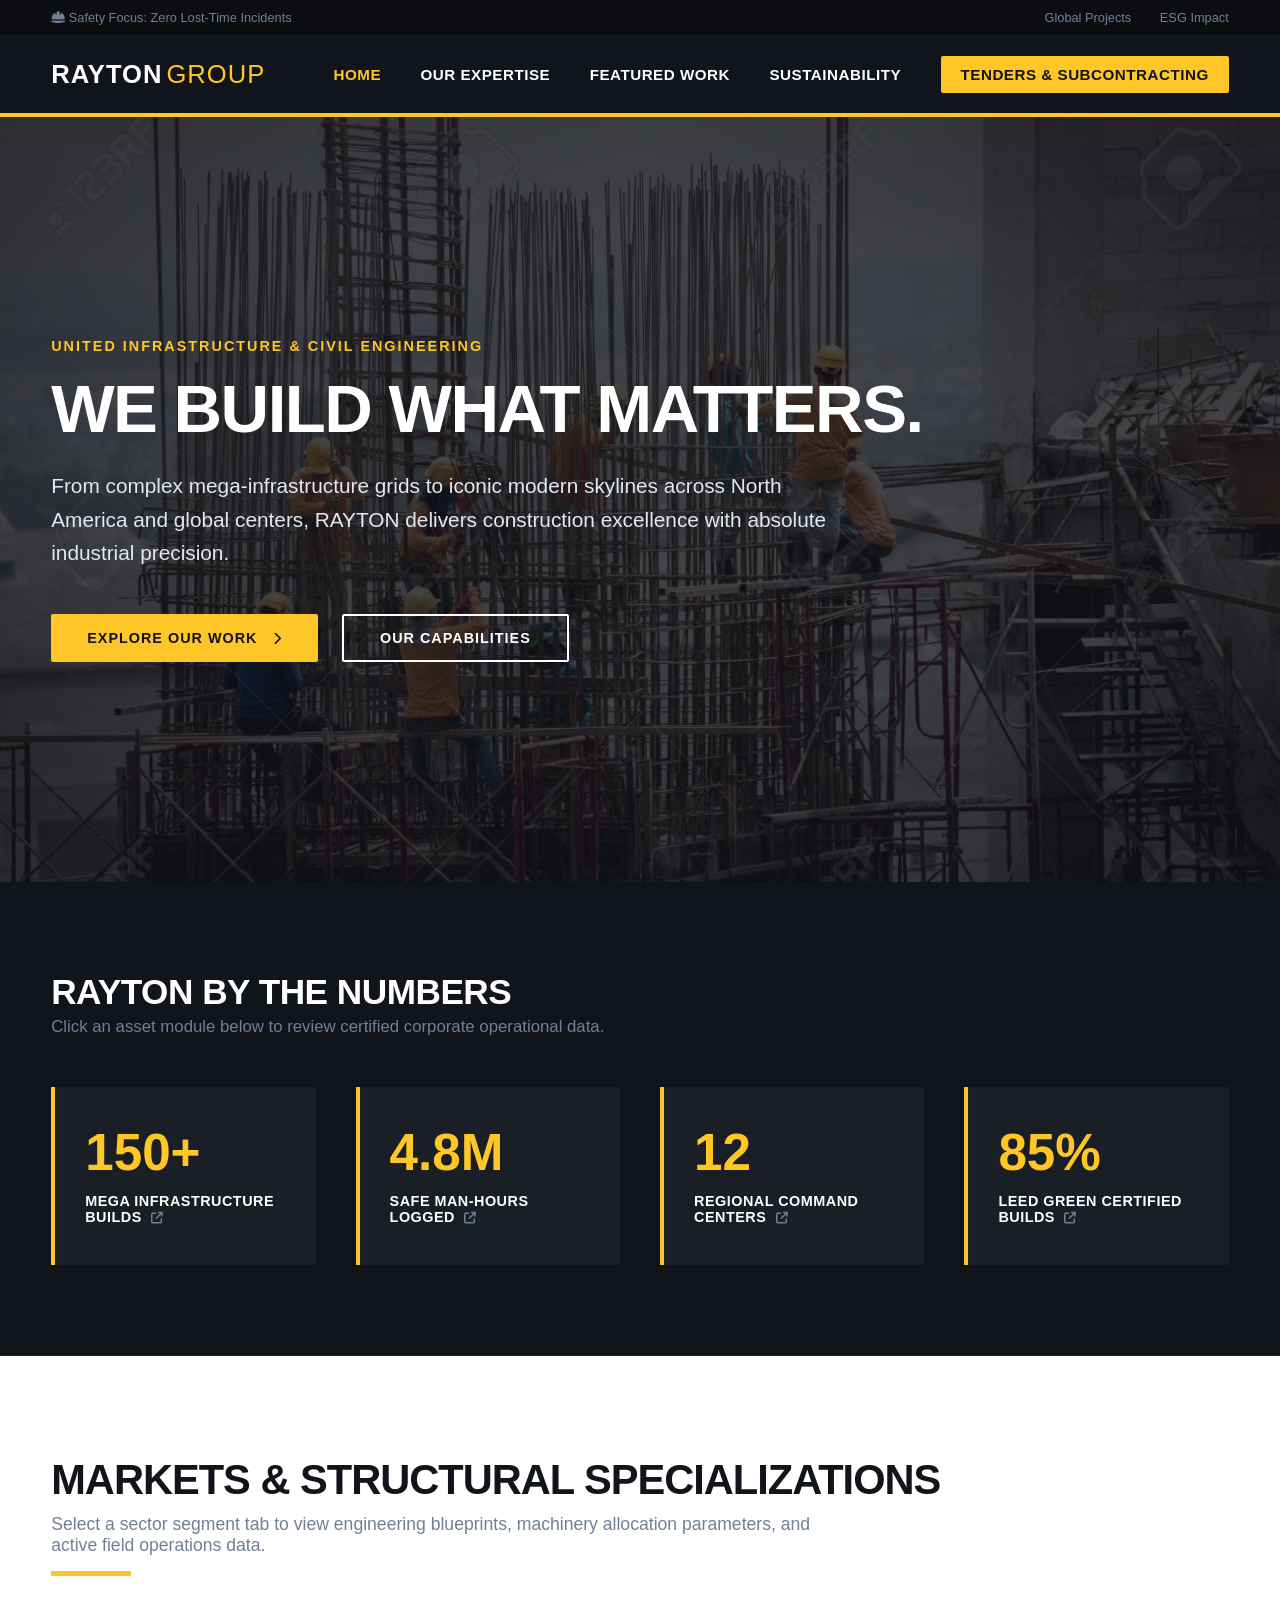
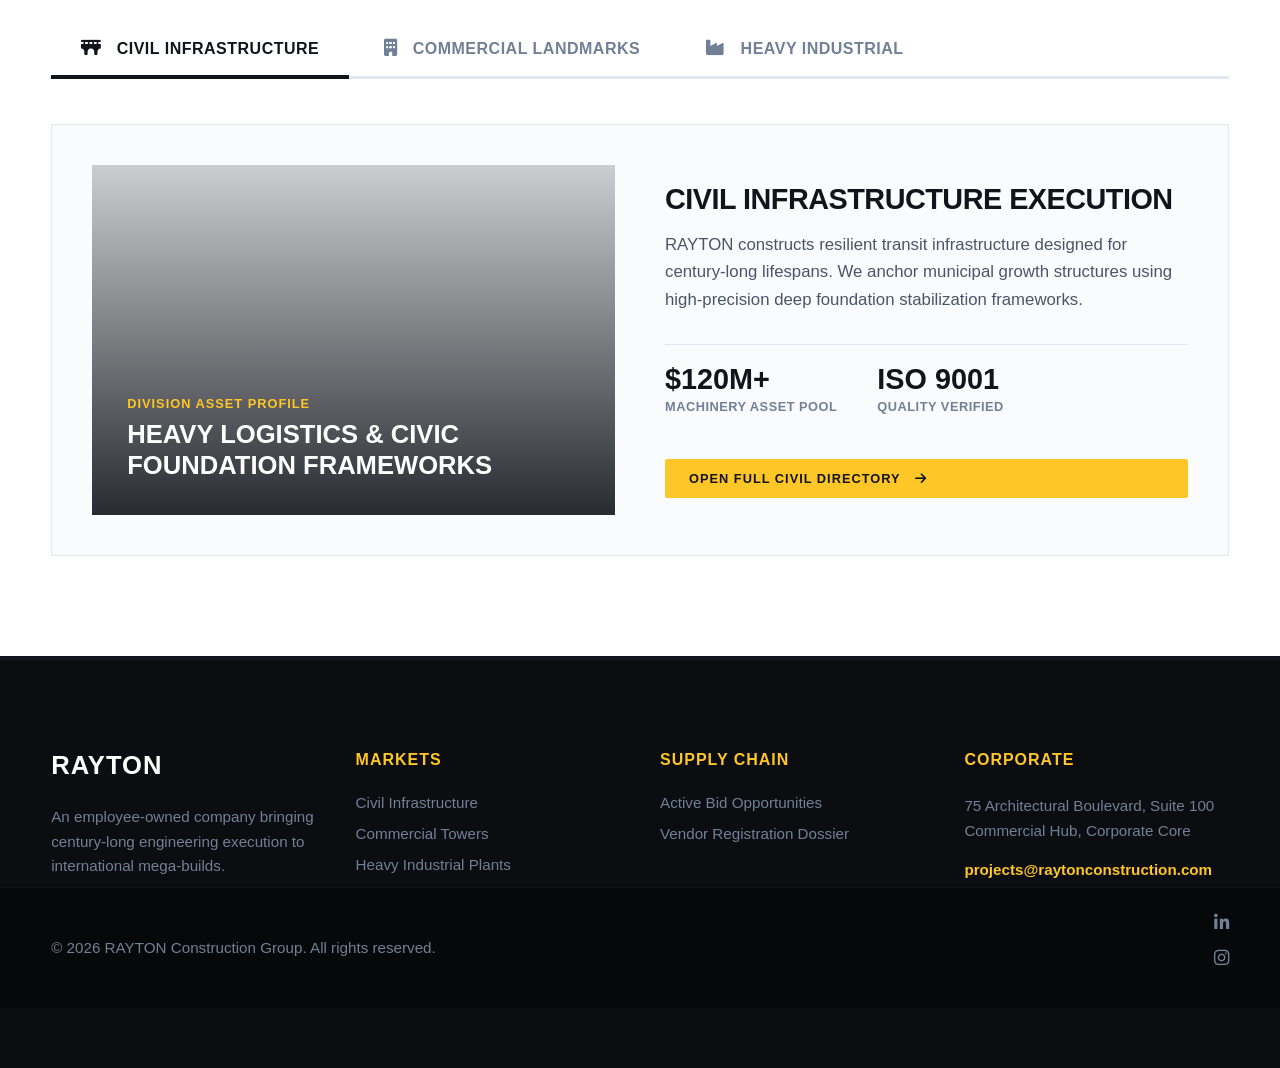
==== commit 76a1bc98: "Add files via upload" ====
--- a/index.html
+++ b/index.html
@@ -9,6 +9,7 @@
 </head>
 <body>
 
+    <!-- PCL Minimalist Top Utility Grid -->
     <div class="pcl-utility-strip">
         <div class="pcl-container row">
             <div class="strip-ticker">
@@ -21,6 +22,7 @@
         </div>
     </div>
 
+    <!-- PCL Signature High-Contrast Navbar -->
     <header class="pcl-navbar">
         <div class="pcl-container row">
             <div class="pcl-brand">
@@ -36,6 +38,7 @@
         </div>
     </header>
 
+    <!-- PCL Massive Premium Fullscreen Stage Hero Grid -->
     <section class="pcl-stage-hero">
         <div class="pcl-stage-overlay"></div>
         <div class="pcl-container pcl-stage-content">
@@ -49,6 +52,7 @@
         </div>
     </section>
 
+    <!-- PCL Signature Sleek Analytics Metrics Matrix -->
     <section class="pcl-matrix-section">
         <div class="pcl-container">
             <div class="matrix-headline">
@@ -76,41 +80,121 @@
         </div>
     </section>
 
-    <section class="pcl-expertise-section">
+    <!-- ==========================================================================
+         NEW: INDUSTRIAL ENTERPRISE IN-PAGE TABS INTERACTIVE SYSTEM
+         ========================================================================== -->
+    <section class="pcl-tabs-section">
         <div class="pcl-container">
             <div class="pcl-section-title">
-                <h2>Markets We Serve</h2>
+                <h2>Markets & Structural Specializations</h2>
+                <p>Select a sector segment tab to view engineering blueprints, machinery allocation parameters, and active field operations data.</p>
                 <div class="accent-bar"></div>
             </div>
-            <div class="pcl-grid pcl-grid-3">
-                <div class="pcl-expert-card">
-                    <div class="card-frame civic"></div>
-                    <div class="card-body">
-                        <h3>Civil Infrastructure</h3>
-                        <p>Constructing high-capacity highway grids, pre-stressed bridges, and mass transit corridors.</p>
-                        <a href="cap-civil.html" class="card-link">View Market Profile <i class="fa-solid fa-arrow-right"></i></a>
-                    </div>
-                </div>
-                <div class="pcl-expert-card">
-                    <div class="card-frame commercial"></div>
-                    <div class="card-body">
-                        <h3>Commercial Landmarks</h3>
-                        <p>Delivering premium high-rise corporate towers, luxury multi-use blocks, and district workspaces.</p>
-                        <a href="cap-commercial.html" class="card-link">View Market Profile <i class="fa-solid fa-arrow-right"></i></a>
-                    </div>
-                </div>
-                <div class="pcl-expert-card">
-                    <div class="card-frame industrial"></div>
-                    <div class="card-body">
-                        <h3>Heavy Industrial</h3>
-                        <p>Engineering massive oil & gas platforms, petrochemical installations, and advanced refining arrays.</p>
-                        <a href="cap-industrial.html" class="card-link">View Market Profile <i class="fa-solid fa-arrow-right"></i></a>
-                    </div>
-                </div>
-            </div>
+
+            <!-- The Tab Click Control Strip -->
+            <div class="pcl-tab-navigation-strip">
+                <button class="tab-control-btn active" onclick="switchIndustrialTab(event, 'tab-civil')">
+                    <i class="fa-solid fa-bridge"></i> Civil Infrastructure
+                </button>
+                <button class="tab-control-btn" onclick="switchIndustrialTab(event, 'tab-commercial')">
+                    <i class="fa-solid fa-building"></i> Commercial Landmarks
+                </button>
+                <button class="tab-control-btn" onclick="switchIndustrialTab(event, 'tab-industrial')">
+                    <i class="fa-solid fa-industry"></i> Heavy Industrial
+                </button>
+            </div>
+
+            <!-- Tab Panel 1: Civil -->
+            <div id="tab-civil" class="pcl-tab-content-panel active">
+                <div class="tab-layout-grid">
+                    <div class="tab-visual-showcase civic-bg">
+                        <div class="visual-tint-shield">
+                            <span class="panel-tag">Division Asset Profile</span>
+                            <h3>Heavy Logistics & Civic Foundation Frameworks</h3>
+                        </div>
+                    </div>
+                    <div class="tab-data-profile">
+                        <h3>Civil Infrastructure Execution</h3>
+                        <p>RAYTON constructs resilient transit infrastructure designed for century-long lifespans. We anchor municipal growth structures using high-precision deep foundation stabilization frameworks.</p>
+                        
+                        <div class="tab-matrix-stats">
+                            <div class="matrix-stat-item">
+                                <strong>$120M+</strong>
+                                <small>Machinery Asset Pool</small>
+                            </div>
+                            <div class="matrix-stat-item">
+                                <strong>ISO 9001</strong>
+                                <small>Quality Verified</small>
+                            </div>
+                        </div>
+
+                        <a href="cap-civil.html" class="pcl-btn-fill small-btn">Open Full Civil Directory <i class="fa-solid fa-arrow-right"></i></a>
+                    </div>
+                </div>
+            </div>
+
+            <!-- Tab Panel 2: Commercial -->
+            <div id="tab-commercial" class="pcl-tab-content-panel">
+                <div class="tab-layout-grid">
+                    <div class="tab-visual-showcase commercial-bg">
+                        <div class="visual-tint-shield">
+                            <span class="panel-tag">Architectural Real Estate</span>
+                            <h3>High-Rise Steel Structural Deflection Profiles</h3>
+                        </div>
+                    </div>
+                    <div class="tab-data-profile">
+                        <h3>Commercial Landmarks Division</h3>
+                        <p>We translate complex high-rise blueprints into glass-and-steel commercial centers. Our structures integrate intelligent building systems and composite core layouts designed for supreme structural stability.</p>
+                        
+                        <div class="tab-matrix-stats">
+                            <div class="matrix-stat-item">
+                                <strong>42</strong>
+                                <small>Towers Handed Over</small>
+                            </div>
+                            <div class="matrix-stat-item">
+                                <strong>-40%</strong>
+                                <small>HVAC Energy Loading</small>
+                            </div>
+                        </div>
+
+                        <a href="cap-commercial.html" class="pcl-btn-fill small-btn">Open Commercial Specs <i class="fa-solid fa-arrow-right"></i></a>
+                    </div>
+                </div>
+            </div>
+
+            <!-- Tab Panel 3: Industrial -->
+            <div id="tab-industrial" class="pcl-tab-content-panel">
+                <div class="tab-layout-grid">
+                    <div class="tab-visual-showcase industrial-bg">
+                        <div class="visual-tint-shield">
+                            <span class="panel-tag">High-Stress Engineering</span>
+                            <h3>Vibration-Isolated Dynamic Heavy machine Foundations</h3>
+                        </div>
+                    </div>
+                    <div class="tab-data-profile">
+                        <h3>Heavy Industrial Systems</h3>
+                        <p>Engineering robust processing installations, high-volume refineries, and advanced logistics hubs. Built to survive extreme vibration and harsh weather profiles using thick reinforced concrete slabs.</p>
+                        
+                        <div class="tab-matrix-stats">
+                            <div class="matrix-stat-item">
+                                <strong>90+</strong>
+                                <small>Plants Commissioned</small>
+                            </div>
+                            <div class="matrix-stat-item">
+                                <strong>Blast-Proof</strong>
+                                <small>Reinforced Firewalls</small>
+                            </div>
+                        </div>
+
+                        <a href="cap-industrial.html" class="pcl-btn-fill small-btn">Open Industrial Directory <i class="fa-solid fa-arrow-right"></i></a>
+                    </div>
+                </div>
+            </div>
+
         </div>
     </section>
 
+    <!-- PCL Deep Black Heavy-Industrial Footer -->
     <footer class="pcl-footer">
         <div class="pcl-container pcl-grid pcl-grid-4">
             <div class="footer-summary">
@@ -136,7 +220,7 @@
         </div>
         <div class="pcl-footer-base">
             <div class="pcl-container row">
-                <p>&copy; 2026 RAYTON Construction Group. All rights reserved. Calibrated for Global Asset Delivery.</p>
+                <p>&copy; 2026 RAYTON Construction Group. All rights reserved.</p>
                 <div class="footer-socials">
                     <a href="#"><i class="fa-brands fa-linkedin-in"></i></a>
                     <a href="#"><i class="fa-brands fa-instagram"></i></a>
@@ -145,5 +229,28 @@
         </div>
     </footer>
 
+    <!-- Light, Lightning-Fast Tab Switching Logic -->
+    <script>
+        function switchIndustrialTab(event, targetTabId) {
+            // 1. Hide all existing tab content panels safely
+            const contentPanels = document.getElementsByClassName('pcl-tab-content-panel');
+            for (let panel of contentPanels) {
+                panel.classList.remove('active');
+            }
+
+            // 2. Remove the yellow active outline from all tab layout navigation buttons
+            const tabButtons = document.getElementsByClassName('tab-control-btn');
+            for (let button of tabButtons) {
+                button.classList.remove('active');
+            }
+
+            // 3. Show the requested active data container layout panel
+            document.getElementById(targetTabId).classList.add('active');
+
+            // 4. Highlight the currently pressed button layout state
+            event.currentTarget.classList.add('active');
+        }
+    </script>
+
 </body>
 </html>
--- a/styles.css
+++ b/styles.css
@@ -49,9 +49,10 @@
 .pcl-stage-content p { font-size: 1.3rem; line-height: 1.6; color: #E2E8F0; max-width: 800px; margin-bottom: 45px; font-weight: 300; }
 
 /* PCL Custom Action Buttons */
-.pcl-btn-fill { background-color: var(--pcl-yellow); color: var(--pcl-dark); padding: 16px 36px; font-weight: 800; text-transform: uppercase; text-decoration: none; display: inline-block; letter-spacing: 1px; font-size: 0.9rem; transition: all 0.3s ease; border-radius: 2px; }
+.pcl-btn-fill { background-color: var(--pcl-yellow); color: var(--pcl-dark); padding: 16px 36px; font-weight: 800; text-transform: uppercase; text-decoration: none; display: inline-block; letter-spacing: 1px; font-size: 0.9rem; transition: all 0.3s ease; border-radius: 2px; border: none; cursor: pointer; }
 .pcl-btn-fill i { margin-left: 10px; font-size: 0.8rem; }
-.pcl-btn-fill:hover { background-color: var(--pcl-white); color: var(--pcl-dark); }
+.pcl-btn-fill:hover { background-color: var(--pcl-dark); color: var(--pcl-white); box-shadow: 0 0 0 2px var(--pcl-yellow); }
+.pcl-btn-fill.small-btn { padding: 12px 24px; font-size: 0.8rem; margin-top: 15px; }
 .pcl-btn-outline { border: 2px solid var(--pcl-white); color: var(--pcl-white); padding: 14px 36px; font-weight: 800; text-transform: uppercase; text-decoration: none; display: inline-block; letter-spacing: 1px; font-size: 0.9rem; margin-left: 20px; transition: all 0.3s ease; border-radius: 2px; }
 .pcl-btn-outline:hover { background-color: var(--pcl-white); color: var(--pcl-dark); }
 
@@ -66,41 +67,105 @@
 .card-lbl { display: block; font-size: 0.9rem; font-weight: 700; color: var(--pcl-white); text-transform: uppercase; letter-spacing: 0.5px; }
 .card-lbl i { font-size: 0.75rem; margin-left: 5px; color: var(--pcl-gray); }
 
-/* PCL Segmented Markets Workspace Grid */
-.pcl-expertise-section { padding: 110px 0; background-color: var(--pcl-light); }
-.pcl-section-title { margin-bottom: 60px; }
+/* ==========================================================================
+   NEW: ELITE IN-PAGE TAB DISPLAY SYSTEM COMPONENT STYLES
+   ========================================================================== */
+.pcl-tabs-section { padding: 100px 0; background-color: var(--pcl-white); }
+.pcl-section-title { margin-bottom: 45px; }
 .pcl-section-title h2 { font-size: 2.6rem; font-weight: 900; text-transform: uppercase; color: var(--pcl-dark); letter-spacing: -1px; }
+.pcl-section-title p { color: var(--pcl-gray); font-size: 1.1rem; max-width: 800px; margin-top: 10px; }
 .accent-bar { width: 80px; height: 5px; background-color: var(--pcl-yellow); margin-top: 15px; }
-.pcl-expert-card { background: var(--pcl-white); border-radius: 0; overflow: hidden; box-shadow: 0 15px 35px rgba(0,0,0,0.04); border: 1px solid #E2E8F0; }
-.card-frame { height: 240px; }
-.card-frame.civic { background: url('https://images.unsplash.com/photo-1541888946425-d81bb19240f5?q=80&w=600') center/cover no-repeat; }
-.card-frame.commercial { background: url('https://images.unsplash.com/photo-1486406146926-c627a92ad1ab?q=80&w=600') center/cover no-repeat; }
-.card-frame.industrial { background: url('https://images.unsplash.com/photo-1581094288338-2314dddb7ece?q=80&w=600') center/cover no-repeat; }
-.card-body { padding: 35px; }
-.card-body h3 { font-size: 1.4rem; font-weight: 800; color: var(--pcl-dark); margin-bottom: 12px; text-transform: uppercase; letter-spacing: -0.3px; }
-.card-body p { color: #4A5568; font-size: 1rem; line-height: 1.6; margin-bottom: 25px; }
-.card-link { font-size: 0.85rem; font-weight: 800; color: var(--pcl-dark); text-decoration: none; text-transform: uppercase; letter-spacing: 0.5px; transition: color 0.2s; }
-.card-link i { margin-left: 6px; font-size: 0.8rem; transition: transform 0.2s; }
-.card-link:hover { color: var(--pcl-yellow); }
-.card-link:hover i { transform: translateX(4px); }
 
-/* Subpage Corporate Workspaces Framework layouts */
-.pcl-subpage-hero { background-color: var(--pcl-dark); padding: 90px 0; border-bottom: 5px solid var(--pcl-yellow); color: var(--pcl-white); }
-.pcl-subpage-hero h1 { font-size: 3rem; font-weight: 900; text-transform: uppercase; letter-spacing: -1px; }
-.pcl-workspace { padding: 100px 0; background: var(--pcl-white); }
-.pcl-workspace-grid { display: grid; grid-template-columns: 2.2fr 1fr; gap: 50px; }
-.pcl-audit-panel { background: var(--pcl-white); }
-.pcl-audit-panel h2 { font-size: 2.2rem; font-weight: 900; text-transform: uppercase; margin-bottom: 25px; letter-spacing: -0.5px; }
-.pcl-audit-panel p { font-size: 1.1rem; line-height: 1.7; color: #2D3748; margin-bottom: 25px; }
-.pcl-node-stack { margin-top: 40px; display: flex; flex-direction: column; gap: 25px; }
-.pcl-node { background-color: var(--pcl-light); padding: 30px; border-left: 4px solid var(--pcl-dark); }
-.pcl-node h4 { font-size: 1.25rem; font-weight: 800; text-transform: uppercase; margin-bottom: 8px; }
-.pcl-node p { font-size: 0.95rem; color: #4A5568; margin: 0; line-height: 1.5; }
-.pcl-sidebar-widget { background-color: var(--pcl-dark); color: var(--pcl-white); padding: 35px; border-radius: 0; margin-bottom: 30px; }
-.pcl-sidebar-widget h3 { font-size: 1.2rem; font-weight: 800; text-transform: uppercase; margin-bottom: 20px; border-bottom: 2px solid var(--pcl-panel); padding-bottom: 10px; letter-spacing: 0.5px; }
-.pcl-sidebar-widget ul { list-style: none; }
-.pcl-sidebar-widget ul li { margin-bottom: 15px; font-size: 0.95rem; font-weight: 600; color: #CBD5E0; }
-.pcl-sidebar-widget ul li i { color: var(--pcl-yellow); margin-right: 12px; }
+/* The horizontal structural button line */
+.pcl-tab-navigation-strip { 
+    display: flex; 
+    border-bottom: 3px solid #E2E8F0; 
+    margin-bottom: 45px;
+    gap: 5px;
+}
+.tab-control-btn { 
+    background: none; 
+    border: none; 
+    padding: 18px 30px; 
+    font-size: 1rem; 
+    font-weight: 800; 
+    text-transform: uppercase; 
+    color: var(--pcl-gray); 
+    cursor: pointer; 
+    transition: all 0.3s ease; 
+    position: relative;
+    letter-spacing: 0.5px;
+}
+.tab-control-btn i { margin-right: 10px; font-size: 1.1rem; }
+.tab-control-btn:hover { color: var(--pcl-dark); background-color: var(--pcl-light); }
+
+/* The active state: colors the text dark and adds the PCL yellow bar directly underneath */
+.tab-control-btn.active { 
+    color: var(--pcl-dark); 
+}
+.tab-control-btn.active::after { 
+    content: ''; 
+    position: absolute; 
+    bottom: -3px; left: 0; 
+    width: 100%; height: 4px; 
+    background-color: var(--pcl-dark); 
+}
+
+/* Tab Content Display Modules */
+.pcl-tab-content-panel { 
+    display: none; /* Hidden completely by default */
+    animation: fadeFrameIn 0.4s ease-out forwards;
+}
+.pcl-tab-content-panel.active { 
+    display: block; /* Switches on smoothly when toggle is pressed */
+}
+
+/* Inner Layout Container Grid */
+.tab-layout-grid { 
+    display: grid; 
+    grid-template-columns: 1fr 1fr; 
+    gap: 50px; 
+    background-color: #FAFBFD;
+    border: 1px solid #E2E8F0;
+    padding: 40px;
+}
+.tab-visual-showcase { 
+    height: 350px; 
+    position: relative; 
+}
+/* Individual high-end backgrounds loaded contextually into tabs */
+.civic-bg { background: url('https://images.unsplash.com/photo-1541888946425-d81bb19240f5?q=80&w=700') center/cover; }
+.commercial-bg { background: url('https://images.unsplash.com/photo-1486406146926-c627a92ad1ab?q=80&w=700') center/cover; }
+.industrial-bg { background: url('https://images.unsplash.com/photo-1581094288338-2314dddb7ece?q=80&w=700') center/cover; }
+
+.visual-tint-shield { 
+    position: absolute; top:0; left:0; width:100%; height:100%; 
+    background: linear-gradient(to top, rgba(17,20,26,0.9) 0%, rgba(17,20,26,0.2) 100%); 
+    padding: 35px; display: flex; flex-direction: column; justify-content: flex-end;
+}
+.panel-tag { color: var(--pcl-yellow); font-weight: 800; text-transform: uppercase; font-size: 0.8rem; letter-spacing: 1px; margin-bottom: 8px; }
+.visual-tint-shield h3 { color: var(--pcl-white); font-size: 1.6rem; font-weight: 900; text-transform: uppercase; line-height: 1.2; }
+
+.tab-data-profile { display: flex; flex-direction: column; justify-content: center; }
+.tab-data-profile h3 { font-size: 1.8rem; font-weight: 900; text-transform: uppercase; margin-bottom: 15px; letter-spacing: -0.5px; }
+.tab-data-profile p { color: #4A5568; font-size: 1.05rem; line-height: 1.65; margin-bottom: 30px; }
+
+/* Segmented Sub-Matrix Metrics Inside Tabs */
+.tab-matrix-stats { 
+    display: flex; 
+    gap: 40px; 
+    margin-bottom: 30px; 
+    border-top: 1px solid #E2E8F0; 
+    padding-top: 20px;
+}
+.matrix-stat-item strong { display: block; font-size: 1.8rem; font-weight: 900; color: var(--pcl-dark); line-height: 1; }
+.matrix-stat-item small { display: block; font-size: 0.8rem; font-weight: 700; color: var(--pcl-gray); text-transform: uppercase; margin-top: 5px; letter-spacing: 0.5px; }
+
+/* Entry Keyframe Micro-Animation */
+@keyframes fadeFrameIn {
+    from { opacity: 0; transform: translateY(10px); }
+    to { opacity: 1; transform: translateY(0); }
+}
 
 /* PCL Deep Charcoal Heavy Corporate Footer Grid */
 .pcl-footer { background-color: #0B0D11; color: var(--pcl-white); padding: 90px 0 60px; border-top: 5px solid var(--pcl-dark); }
